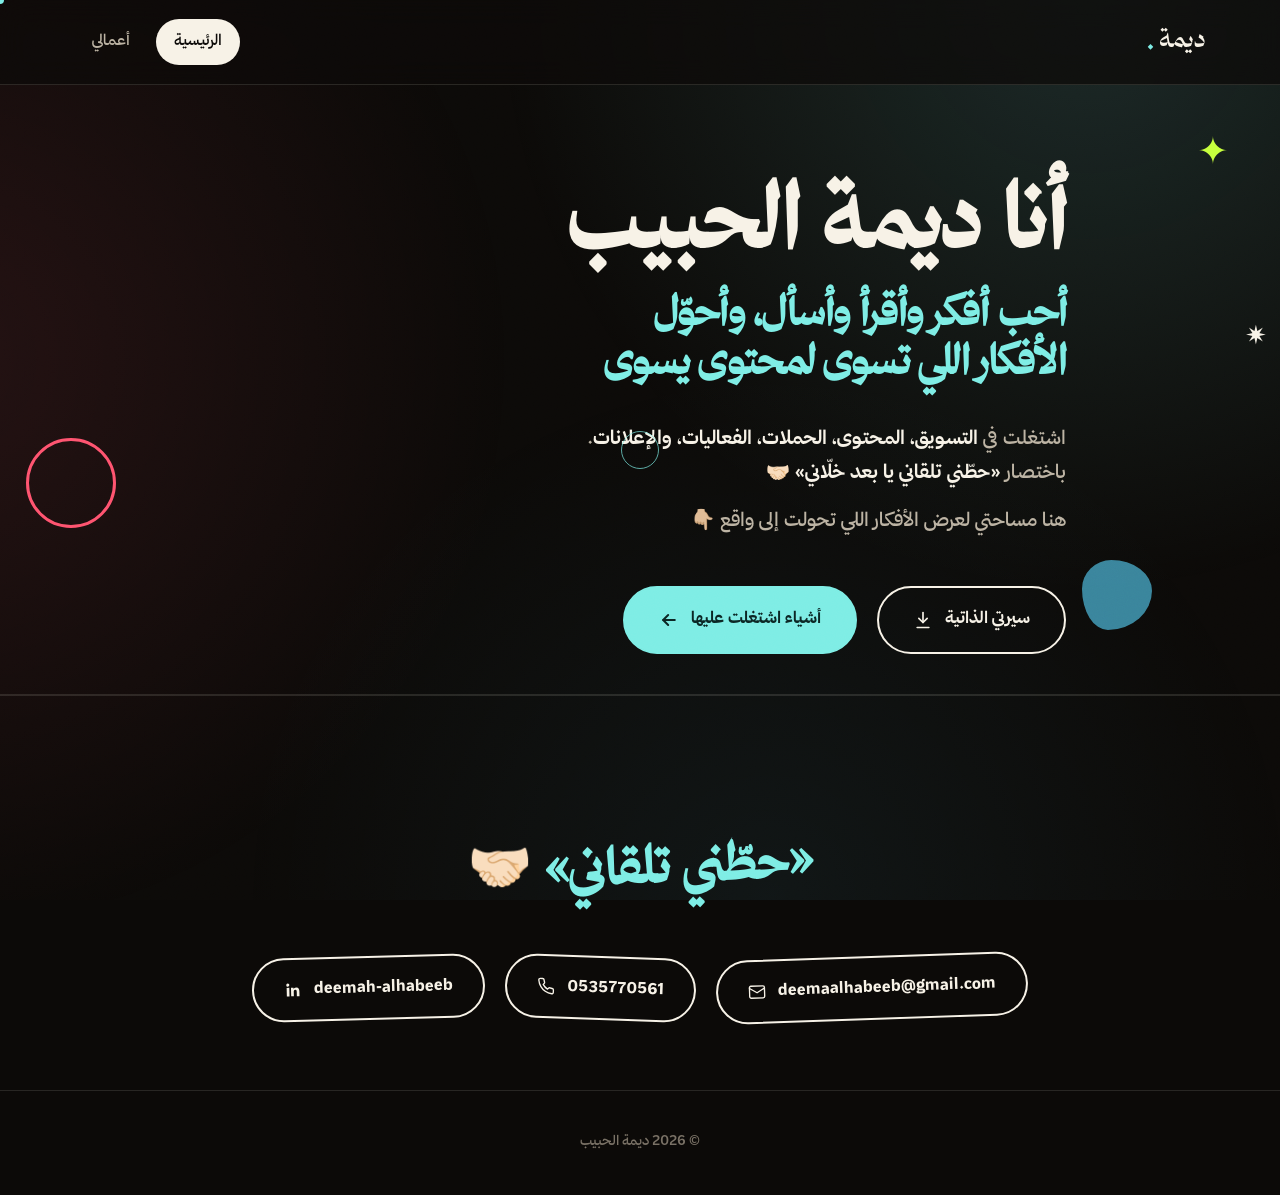
==== index.html @ be4b0321 "Replace Handcrafts/IBM Plex Sans Arabic with Thmanyah fonts Thmanyah Serif Display now carries all h" ====
<!DOCTYPE html>
<html lang="ar" dir="rtl">
<head>
  <meta charset="UTF-8" />
  <meta name="viewport" content="width=device-width, initial-scale=1.0" />
  <title>ديمة الحبيب</title>
  <meta name="description" content="ديمة الحبيب — تسويق، محتوى، وأفكار تحولت إلى واقع." />
  <link rel="stylesheet" href="css/style.css" />
</head>
<body>

  <nav class="site-nav">
    <div class="container">
      <a href="index.html" class="brand">ديمة<span class="dot">.</span></a>
      <div class="nav-links">
        <a href="index.html" class="active">الرئيسية</a>
        <a href="projects.html">أعمالي</a>
      </div>
    </div>
  </nav>

  <header class="hero">
    <div class="shape-layer">
      <div class="shape-wrap" data-depth="18" style="top:14%; inset-inline-end:8%;">
        <div class="shape shape-blob" style="width:120px;height:120px;background:var(--gold);opacity:.85;"></div>
      </div>
      <div class="shape-wrap" data-depth="-14" style="top:58%; inset-inline-end:2%;">
        <div class="shape shape-ring" style="width:90px;height:90px;color:var(--pink);"></div>
      </div>
      <div class="shape-wrap" data-depth="24" style="top:6%; inset-inline-start:4%;">
        <div class="shape shape-star" style="font-family:'Thmanyah Sans',sans-serif; font-size:2.4rem; color:var(--lime);">✦</div>
      </div>
      <div class="shape-wrap" data-depth="-10" style="top:78%; inset-inline-start:10%;">
        <div class="shape shape-blob" style="width:70px;height:70px;background:var(--sky);opacity:.6; animation-duration:7s;"></div>
      </div>
      <div class="shape-wrap" data-depth="20" style="top:38%; inset-inline-start:1%;">
        <div class="shape shape-star" style="font-family:'Thmanyah Sans',sans-serif; font-size:1.6rem; color:var(--gold);">✷</div>
      </div>
    </div>

    <div class="container hero-inner">
      <h1 class="reveal">
        <span class="line-name">أنا ديمة الحبيب</span>
        <span class="line-2">أحب أفكر وأقرأ وأسأل، وأحوّل الأفكار اللي تسوى لمحتوى يسوى</span>
      </h1>

      <div class="hero-sub reveal">
        <p>اشتغلت في <strong>التسويق، المحتوى، الحملات، الفعاليات، والإعلانات</strong>.<br />باختصار <strong>«حطّني تلقاني يا بعد خلّاني»</strong> 🤝🏻</p>
        <p style="margin-top:14px;">هنا مساحتي لعرض الأفكار اللي تحولت إلى واقع 👇🏼</p>
      </div>

      <div class="hero-actions reveal">
        <a class="btn btn-secondary" href="https://drive.google.com/file/d/1Nu7sSL_mhHHBpoDTUtnCmArTJKSvqzUx/view?usp=sharing" target="_blank" rel="noopener">
          سيرتي الذاتية
          <svg viewBox="0 0 24 24" fill="none" stroke="currentColor" stroke-width="2" stroke-linecap="round" stroke-linejoin="round"><path d="M12 3v12"/><path d="M7 10l5 5 5-5"/><path d="M5 21h14"/></svg>
        </a>
        <a class="btn btn-primary" href="projects.html">
          أشياء اشتغلت عليها
          <svg viewBox="0 0 24 24" fill="none" stroke="currentColor" stroke-width="2.4" stroke-linecap="round" stroke-linejoin="round"><path d="M19 12H5"/><path d="M11 6l-6 6 6 6"/></svg>
        </a>
      </div>
    </div>
  </header>

  <section class="closing">
    <div class="container">
      <h2 class="reveal"><span class="accent-word">«حطّني تلقاني»</span> 🤝🏻</h2>
      <div class="contact-row reveal">
        <a class="contact-pill" href="mailto:deemaalhabeeb@gmail.com">
          <svg viewBox="0 0 24 24" fill="none" stroke="currentColor" stroke-width="1.8" stroke-linecap="round" stroke-linejoin="round"><rect x="2" y="4" width="20" height="16" rx="2"/><path d="m2 7 10 6 10-6"/></svg>
          deemaalhabeeb@gmail.com
        </a>
        <a class="contact-pill" href="tel:+966535770561">
          <svg viewBox="0 0 24 24" fill="none" stroke="currentColor" stroke-width="1.8" stroke-linecap="round" stroke-linejoin="round"><path d="M22 16.92v3a2 2 0 0 1-2.18 2 19.79 19.79 0 0 1-8.63-3.07 19.5 19.5 0 0 1-6-6 19.79 19.79 0 0 1-3.07-8.67A2 2 0 0 1 4.11 2h3a2 2 0 0 1 2 1.72c.127.96.361 1.903.7 2.81a2 2 0 0 1-.45 2.11L8.09 9.91a16 16 0 0 0 6 6l1.27-1.27a2 2 0 0 1 2.11-.45c.907.339 1.85.573 2.81.7A2 2 0 0 1 22 16.92z"/></svg>
          0535770561
        </a>
        <a class="contact-pill" href="https://www.linkedin.com/in/deemah-alhabeeb" target="_blank" rel="noopener">
          <svg viewBox="0 0 24 24" fill="currentColor" stroke="none"><path d="M20.45 20.45h-3.56v-5.57c0-1.33-.02-3.04-1.85-3.04-1.86 0-2.14 1.45-2.14 2.95v5.66H9.34V9h3.41v1.56h.05c.48-.9 1.64-1.85 3.37-1.85 3.6 0 4.27 2.37 4.27 5.45v6.29zM5.34 7.43a2.07 2.07 0 1 1 0-4.13 2.07 2.07 0 0 1 0 4.13zM7.12 20.45H3.56V9h3.56v11.45z"/></svg>
          deemah-alhabeeb
        </a>
      </div>
    </div>
  </section>

  <footer class="site-footer">
    <div class="container">© 2026 ديمة الحبيب</div>
  </footer>

  <script src="js/main.js"></script>
</body>
</html>
---- css/style.css ----
/* ===== Fonts ===== */
@font-face {
  font-family: "Thmanyah Sans";
  src: url("../fonts/ThmanyahSans-Medium.otf") format("opentype");
  font-weight: 500;
  font-style: normal;
  font-display: swap;
}
@font-face {
  font-family: "Thmanyah Sans";
  src: url("../fonts/ThmanyahSans-Bold.otf") format("opentype");
  font-weight: 700;
  font-style: normal;
  font-display: swap;
}
@font-face {
  font-family: "Thmanyah Sans";
  src: url("../fonts/ThmanyahSans-Black.otf") format("opentype");
  font-weight: 900;
  font-style: normal;
  font-display: swap;
}
@font-face {
  font-family: "Thmanyah Serif Display";
  src: url("../fonts/ThmanyahSerifDisplay-Regular.otf") format("opentype");
  font-weight: 400;
  font-style: normal;
  font-display: swap;
}
@font-face {
  font-family: "Thmanyah Serif Display";
  src: url("../fonts/ThmanyahSerifDisplay-Medium.otf") format("opentype");
  font-weight: 500;
  font-style: normal;
  font-display: swap;
}

/* ===== Reset ===== */
* {
  margin: 0;
  padding: 0;
  box-sizing: border-box;
}

:root {
  --bg: #0c0a08;
  --bg-alt: #17130f;
  --bg-card: #1c1712;
  --line: rgba(247, 242, 231, 0.12);
  --line-strong: rgba(247, 242, 231, 0.24);
  --fg: #f7f2e7;
  --fg-dim: #bcb3a3;
  --fg-faint: #7a7266;
  --accent: #7eede5;
  --accent-ink: #0b2624;
  --pink: #ff5470;
  --lime: #c6ff3d;
  --sky: #5ad8ff;
  --radius: 26px;
  --max-w: 1180px;
  --tilt-1: -3deg;
  --tilt-2: 2deg;
  --tilt-3: -1.5deg;
  --tilt-4: 2.5deg;
  --tilt-5: -2deg;
}

html {
  scroll-behavior: smooth;
}

body {
  background: var(--bg);
  color: var(--fg);
  font-family: "Thmanyah Sans", sans-serif;
  font-weight: 500;
  line-height: 1.75;
  overflow-x: hidden;
  cursor: none;
  -webkit-font-smoothing: antialiased;
}

@media (hover: none), (pointer: coarse) {
  body { cursor: auto; }
}

.display {
  font-family: "Thmanyah Serif Display", serif;
}

/* grain texture */
body::after {
  content: "";
  position: fixed;
  inset: 0;
  z-index: 998;
  pointer-events: none;
  opacity: 0.05;
  mix-blend-mode: overlay;
  background-image: url("data:image/svg+xml;utf8,<svg xmlns='http://www.w3.org/2000/svg' width='120' height='120'><filter id='n'><feTurbulence type='fractalNoise' baseFrequency='0.9' numOctaves='2' stitchTiles='stitch'/></filter><rect width='100%25' height='100%25' filter='url(%23n)'/></svg>");
}

body::before {
  content: "";
  position: fixed;
  inset: 0;
  z-index: -1;
  background:
    radial-gradient(circle at 85% 0%, rgba(126, 237, 229, 0.14), transparent 42%),
    radial-gradient(circle at -5% 40%, rgba(255, 84, 112, 0.10), transparent 40%),
    radial-gradient(circle at 60% 100%, rgba(90, 216, 255, 0.06), transparent 45%);
  pointer-events: none;
}

a {
  color: inherit;
  text-decoration: none;
}

ul { list-style: none; }
img, video, iframe { max-width: 100%; display: block; }

.container {
  max-width: var(--max-w);
  margin: 0 auto;
  padding: 0 24px;
  position: relative;
}

/* ===== Custom cursor ===== */
.cursor-dot, .cursor-ring {
  position: fixed;
  top: 0;
  left: 0;
  pointer-events: none;
  z-index: 999;
  border-radius: 50%;
  transform: translate(-50%, -50%);
  will-change: transform;
}
.cursor-dot {
  width: 8px;
  height: 8px;
  background: var(--accent);
}
.cursor-ring {
  width: 38px;
  height: 38px;
  border: 1.5px solid var(--accent);
  transition: width 0.25s ease, height 0.25s ease, border-color 0.25s ease, opacity 0.25s ease;
  opacity: 0.7;
}
.cursor-ring.is-hover {
  width: 64px;
  height: 64px;
  border-color: var(--pink);
  opacity: 1;
}
@media (hover: none), (pointer: coarse) {
  .cursor-dot, .cursor-ring { display: none; }
}

/* ===== Floating shapes ===== */
.shape-layer {
  position: absolute;
  inset: 0;
  overflow: hidden;
  pointer-events: none;
  z-index: 0;
}
.shape-wrap {
  position: absolute;
  will-change: transform;
}
.shape {
  will-change: transform;
}
.shape-blob {
  border-radius: 42% 58% 63% 37% / 41% 44% 56% 59%;
  animation: float-blob 9s ease-in-out infinite;
}
.shape-ring {
  border-radius: 50%;
  border: 3px solid currentColor;
  animation: float-spin 16s linear infinite;
}
.shape-star {
  animation: float-wiggle 6s ease-in-out infinite;
}
@keyframes float-blob {
  0%, 100% { transform: translate(0, 0) rotate(0deg) scale(1); }
  33% { transform: translate(12px, -18px) rotate(8deg) scale(1.05); }
  66% { transform: translate(-14px, 10px) rotate(-6deg) scale(0.97); }
}
@keyframes float-spin {
  from { transform: rotate(0deg); }
  to { transform: rotate(360deg); }
}
@keyframes float-wiggle {
  0%, 100% { transform: rotate(0deg) translateY(0); }
  50% { transform: rotate(14deg) translateY(-10px); }
}

/* ===== Nav ===== */
.site-nav {
  position: sticky;
  top: 0;
  z-index: 50;
  backdrop-filter: blur(14px);
  background: rgba(12, 10, 8, 0.75);
  border-bottom: 1px solid var(--line);
}
.site-nav .container {
  display: flex;
  align-items: center;
  justify-content: space-between;
  height: 84px;
}
.brand {
  font-family: "Thmanyah Serif Display", serif;
  font-size: 1.6rem;
  display: inline-flex;
  align-items: center;
  gap: 4px;
  transition: transform 0.35s cubic-bezier(0.34, 1.56, 0.64, 1);
}
.brand:hover { transform: rotate(-6deg) scale(1.08); }
.brand .dot {
  color: var(--accent);
  font-size: 1.9rem;
  line-height: 0;
}
.nav-links {
  display: flex;
  align-items: center;
  gap: 8px;
  font-size: 0.95rem;
}
.nav-links a {
  position: relative;
  padding: 10px 18px;
  border-radius: 999px;
  color: var(--fg-dim);
  transition: color 0.25s ease, background 0.25s ease, transform 0.25s ease;
  display: inline-block;
}
.nav-links a:hover {
  color: var(--bg);
  background: var(--accent);
  transform: rotate(-2deg);
}
.nav-links a.active {
  color: var(--bg);
  background: var(--fg);
}

/* ===== Hero ===== */
.hero {
  position: relative;
  padding: 90px 0 40px;
  isolation: isolate;
}
.hero-inner {
  max-width: 900px;
}
.eyebrow {
  display: inline-flex;
  align-items: center;
  gap: 10px;
  font-size: 0.85rem;
  color: var(--accent-ink);
  background: var(--accent);
  padding: 9px 20px;
  border-radius: 999px;
  margin-bottom: 32px;
  font-weight: 600;
  transform: rotate(-3deg);
  box-shadow: 6px 6px 0 var(--line-strong);
}

.hero h1 {
  font-family: "Thmanyah Serif Display", serif;
  font-size: clamp(2.4rem, 7.2vw, 5.6rem);
  line-height: 1.18;
  letter-spacing: -0.01em;
  text-wrap: balance;
  position: relative;
  z-index: 1;
}
.hero h1 .line-name {
  display: block;
  color: var(--fg);
}
.hero h1 .line-2 {
  display: block;
  color: var(--accent);
  font-size: clamp(1.5rem, 4vw, 2.6rem);
  margin-top: 10px;
}

.hero-sub {
  margin-top: 34px;
  font-size: clamp(1.02rem, 1.6vw, 1.2rem);
  color: var(--fg-dim);
  max-width: 700px;
  position: relative;
  z-index: 1;
}
.hero-sub strong {
  color: var(--fg);
  font-weight: 600;
}

.hero-actions {
  margin-top: 46px;
  display: flex;
  flex-wrap: wrap;
  gap: 20px;
  position: relative;
  z-index: 1;
}

.btn {
  display: inline-flex;
  align-items: center;
  gap: 12px;
  padding: 18px 34px;
  border-radius: 999px;
  font-size: 1.02rem;
  font-weight: 600;
  transition: transform 0.3s cubic-bezier(0.34, 1.56, 0.64, 1), box-shadow 0.3s ease, background 0.3s ease, color 0.3s ease;
  border: 2.5px solid var(--fg);
  cursor: pointer;
}
.btn-primary {
  background: var(--accent);
  color: var(--accent-ink);
  border-color: var(--accent);
}
.btn-secondary {
  background: transparent;
  color: var(--fg);
}
.btn:hover {
  transform: translateY(-4px) rotate(-2deg);
  box-shadow: 7px 9px 0 var(--pink);
}
.btn-primary:hover { box-shadow: 7px 9px 0 var(--fg); }
.btn svg {
  width: 20px;
  height: 20px;
  flex-shrink: 0;
  transition: transform 0.3s ease;
}
.btn:hover svg { transform: translateX(-4px) rotate(-8deg); }

/* ===== Skills sticker cloud ===== */
/* ===== Closing ===== */
.closing {
  padding: 130px 0 70px;
  border-top: 2px solid var(--line);
  text-align: center;
  position: relative;
  overflow: hidden;
}
.closing h2 {
  font-family: "Thmanyah Serif Display", serif;
  font-size: clamp(1.9rem, 5vw, 3.2rem);
  margin-bottom: 40px;
  position: relative;
  z-index: 1;
}
.closing h2 .accent-word {
  color: var(--accent);
  display: inline-block;
  transform: rotate(-2deg);
}

.contact-row {
  display: flex;
  flex-wrap: wrap;
  justify-content: center;
  gap: 20px;
  position: relative;
  z-index: 1;
}
.contact-pill {
  display: inline-flex;
  align-items: center;
  gap: 12px;
  padding: 16px 30px;
  border: 2.5px solid var(--fg);
  border-radius: 999px;
  font-size: 1rem;
  font-weight: 600;
  transition: transform 0.3s cubic-bezier(0.34, 1.56, 0.64, 1), background 0.3s ease, color 0.3s ease, box-shadow 0.3s ease;
  direction: ltr;
}
.contact-pill:nth-child(1) { transform: rotate(-2deg); }
.contact-pill:nth-child(2) { transform: rotate(2deg); }
.contact-pill:nth-child(3) { transform: rotate(-1.5deg); }
.contact-pill:hover {
  background: var(--fg);
  color: var(--bg);
  transform: rotate(0deg) translateY(-4px) scale(1.04);
  box-shadow: 6px 8px 0 var(--pink);
}
.contact-pill svg { width: 18px; height: 18px; }

footer.site-footer {
  padding: 40px 0;
  text-align: center;
  color: var(--fg-faint);
  font-size: 0.85rem;
  border-top: 1px solid var(--line);
}

/* ===== Reveal animation ===== */
.reveal {
  opacity: 0;
  transform: translateY(40px) rotate(-1.5deg) scale(0.96);
  transition: opacity 0.75s cubic-bezier(0.16, 1, 0.3, 1), transform 0.75s cubic-bezier(0.16, 1, 0.3, 1);
}
.reveal.in-view {
  opacity: 1;
  transform: translateY(0) rotate(0deg) scale(1);
}

/* ===== Projects page ===== */
.page-header {
  padding: 80px 0 20px;
  position: relative;
}
.page-header h1 {
  font-family: "Thmanyah Serif Display", serif;
  font-size: clamp(2.2rem, 6vw, 4.2rem);
  line-height: 1.15;
  position: relative;
  z-index: 1;
}
.page-header h1 .accent-word { color: var(--accent); }
.page-header p {
  margin-top: 20px;
  color: var(--fg-dim);
  max-width: 640px;
  position: relative;
  z-index: 1;
}

.projects-list {
  padding: 50px 0 130px;
  display: flex;
  flex-direction: column;
  gap: 110px;
}

.project-card {
  position: relative;
  display: grid;
  grid-template-columns: 1fr;
  gap: 30px;
}

.project-index {
  position: absolute;
  top: -64px;
  inset-inline-start: -10px;
  font-family: "Thmanyah Serif Display", serif;
  font-size: clamp(4.5rem, 11vw, 9rem);
  line-height: 1;
  color: transparent;
  -webkit-text-stroke: 2px var(--line-strong);
  z-index: 0;
  pointer-events: none;
  user-select: none;
}
.project-card:nth-child(5n+1) .project-index { -webkit-text-stroke-color: rgba(126, 237, 229, 0.35); }
.project-card:nth-child(5n+2) .project-index { -webkit-text-stroke-color: rgba(255,84,112,0.35); }
.project-card:nth-child(5n+3) .project-index { -webkit-text-stroke-color: rgba(198,255,61,0.35); }
.project-card:nth-child(5n+4) .project-index { -webkit-text-stroke-color: rgba(90,216,255,0.35); }
.project-card:nth-child(5n+5) .project-index { -webkit-text-stroke-color: rgba(126, 237, 229, 0.35); }

.project-body { position: relative; z-index: 1; }

.project-title {
  font-family: "Thmanyah Serif Display", serif;
  font-size: clamp(1.5rem, 3vw, 2.1rem);
  margin-bottom: 20px;
}

.project-desc {
  color: var(--fg-dim);
  font-size: 1.02rem;
  max-width: 760px;
  margin-bottom: 36px;
}
.project-desc + .project-desc { margin-top: -22px; }

.embed-frame {
  background: var(--bg-card);
  border: 2.5px solid var(--line-strong);
  border-radius: var(--radius);
  padding: 20px;
  position: relative;
  z-index: 1;
  transition: transform 0.4s cubic-bezier(0.34, 1.56, 0.64, 1), box-shadow 0.4s ease, border-color 0.4s ease;
}
.project-card:nth-child(5n+1) .embed-frame { transform: rotate(var(--tilt-1)); }
.project-card:nth-child(5n+2) .embed-frame { transform: rotate(var(--tilt-2)); }
.project-card:nth-child(5n+3) .embed-frame { transform: rotate(var(--tilt-3)); }
.project-card:nth-child(5n+4) .embed-frame { transform: rotate(var(--tilt-4)); }
.project-card:nth-child(5n+5) .embed-frame { transform: rotate(var(--tilt-5)); }
.embed-frame:hover {
  transform: rotate(0deg) scale(1.015);
  border-color: var(--accent);
  box-shadow: 10px 14px 0 var(--line-strong);
}

.link-cards {
  display: flex;
  flex-direction: column;
  gap: 14px;
}

.link-card {
  display: flex;
  align-items: center;
  justify-content: space-between;
  gap: 16px;
  padding: 24px 26px;
  border-radius: 18px;
  background: var(--bg-alt);
  border: 2px solid var(--line);
  transition: border-color 0.25s ease, background 0.25s ease, transform 0.25s cubic-bezier(0.34, 1.56, 0.64, 1);
}
.link-card:hover {
  border-color: var(--accent);
  background: rgba(126, 237, 229, 0.08);
  transform: translateX(-6px) scale(1.01);
}
.link-card .link-title {
  font-weight: 600;
  color: var(--fg);
  font-size: 1.05rem;
}
.link-card .link-label {
  font-size: 0.82rem;
  color: var(--fg-faint);
  margin-top: 5px;
}
.link-card .link-icon {
  width: 22px;
  height: 22px;
  color: var(--accent);
  flex-shrink: 0;
  transform: scaleX(-1);
  transition: transform 0.3s ease;
}
.link-card:hover .link-icon { transform: scaleX(-1) translateX(-4px) rotate(-10deg); }

.video-embed {
  position: relative;
  width: 100%;
  padding-top: 56.25%;
  border-radius: 14px;
  overflow: hidden;
  background: #000;
}
.video-embed iframe { position: absolute; inset: 0; width: 100%; height: 100%; border: 0; }

.drive-embed {
  position: relative;
  width: 100%;
  padding-top: 75%;
  border-radius: 14px;
  overflow: hidden;
  background: #000;
}
.drive-embed iframe { position: absolute; inset: 0; width: 100%; height: 100%; border: 0; }

.social-embeds {
  display: grid;
  grid-template-columns: 1fr 1fr;
  gap: 20px;
}
.social-embed-item {
  background: var(--bg-alt);
  border-radius: 14px;
  overflow: hidden;
  display: flex;
  justify-content: center;
  padding: 10px;
}
.tweet-embed-wrap { display: flex; justify-content: center; min-height: 60px; }
.social-embed-item blockquote a,
.tweet-embed-wrap blockquote a {
  color: var(--accent);
  font-size: 0.9rem;
  text-decoration: underline;
}

/* ===== Responsive ===== */
@media (max-width: 720px) {
  .social-embeds { grid-template-columns: 1fr; }
  .btn { width: 100%; justify-content: center; }
  .hero-actions { flex-direction: column; }
  .contact-row { flex-direction: column; align-items: center; }
  .project-index { top: -40px; font-size: clamp(3.2rem, 18vw, 5rem); }
  .projects-list { gap: 90px; }
}

@media (prefers-reduced-motion: reduce) {
  .reveal { opacity: 1; transform: none; transition: none; }
  .shape { animation: none !important; }
  html { scroll-behavior: auto; }
  .cursor-dot, .cursor-ring { display: none; }
  body { cursor: auto; }
}
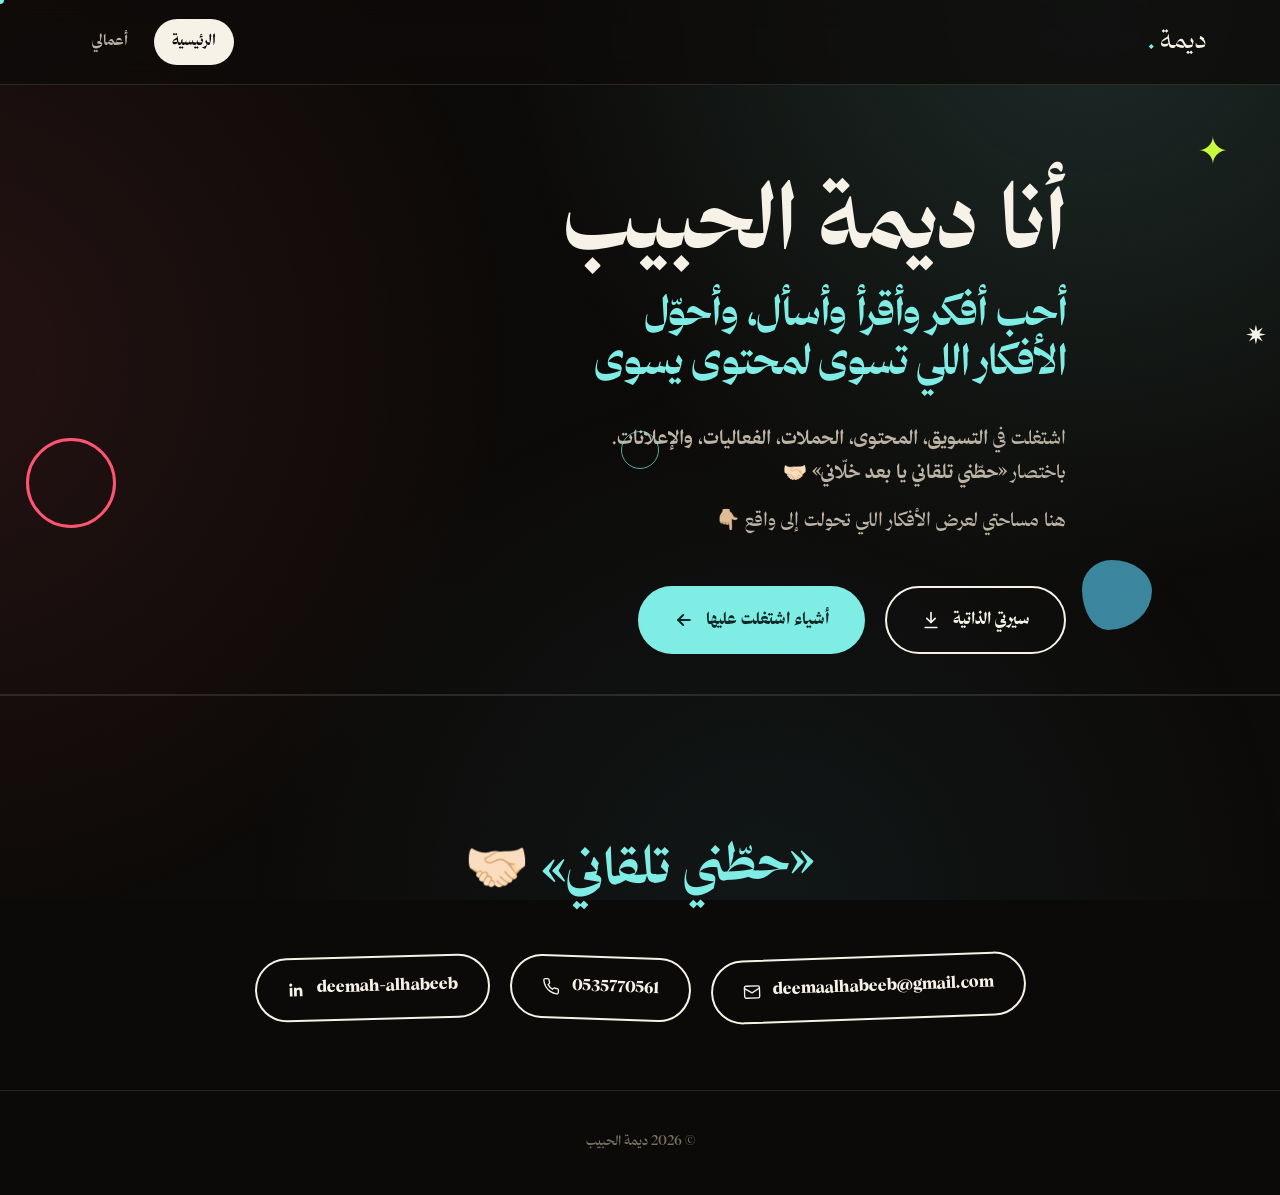
==== commit 6423b0ca: "Use Thmanyah Serif Display for all regular text, not just headlines Removes Thmanyah Sans entirely (" ====
--- a/index.html
+++ b/index.html
@@ -28,13 +28,13 @@
         <div class="shape shape-ring" style="width:90px;height:90px;color:var(--pink);"></div>
       </div>
       <div class="shape-wrap" data-depth="24" style="top:6%; inset-inline-start:4%;">
-        <div class="shape shape-star" style="font-family:'Thmanyah Sans',sans-serif; font-size:2.4rem; color:var(--lime);">✦</div>
+        <div class="shape shape-star" style="font-family:'Thmanyah Serif Display',serif; font-size:2.4rem; color:var(--lime);">✦</div>
       </div>
       <div class="shape-wrap" data-depth="-10" style="top:78%; inset-inline-start:10%;">
         <div class="shape shape-blob" style="width:70px;height:70px;background:var(--sky);opacity:.6; animation-duration:7s;"></div>
       </div>
       <div class="shape-wrap" data-depth="20" style="top:38%; inset-inline-start:1%;">
-        <div class="shape shape-star" style="font-family:'Thmanyah Sans',sans-serif; font-size:1.6rem; color:var(--gold);">✷</div>
+        <div class="shape shape-star" style="font-family:'Thmanyah Serif Display',serif; font-size:1.6rem; color:var(--gold);">✷</div>
       </div>
     </div>
 
--- a/css/style.css
+++ b/css/style.css
@@ -1,25 +1,4 @@
 /* ===== Fonts ===== */
-@font-face {
-  font-family: "Thmanyah Sans";
-  src: url("../fonts/ThmanyahSans-Medium.otf") format("opentype");
-  font-weight: 500;
-  font-style: normal;
-  font-display: swap;
-}
-@font-face {
-  font-family: "Thmanyah Sans";
-  src: url("../fonts/ThmanyahSans-Bold.otf") format("opentype");
-  font-weight: 700;
-  font-style: normal;
-  font-display: swap;
-}
-@font-face {
-  font-family: "Thmanyah Sans";
-  src: url("../fonts/ThmanyahSans-Black.otf") format("opentype");
-  font-weight: 900;
-  font-style: normal;
-  font-display: swap;
-}
 @font-face {
   font-family: "Thmanyah Serif Display";
   src: url("../fonts/ThmanyahSerifDisplay-Regular.otf") format("opentype");
@@ -31,6 +10,34 @@
   font-family: "Thmanyah Serif Display";
   src: url("../fonts/ThmanyahSerifDisplay-Medium.otf") format("opentype");
   font-weight: 500;
+  font-style: normal;
+  font-display: swap;
+}
+@font-face {
+  font-family: "Thmanyah Serif Display";
+  src: url("../fonts/ThmanyahSerifDisplay-Bold.otf") format("opentype");
+  font-weight: 700;
+  font-style: normal;
+  font-display: swap;
+}
+@font-face {
+  font-family: "Thmanyah Serif Display";
+  src: url("../fonts/ThmanyahSerifDisplay-Black.otf") format("opentype");
+  font-weight: 900;
+  font-style: normal;
+  font-display: swap;
+}
+@font-face {
+  font-family: "Thmanyah Serif Text";
+  src: url("../fonts/ThmanyahSerifText-Bold.otf") format("opentype");
+  font-weight: 700;
+  font-style: normal;
+  font-display: swap;
+}
+@font-face {
+  font-family: "Thmanyah Serif Text";
+  src: url("../fonts/ThmanyahSerifText-Black.otf") format("opentype");
+  font-weight: 900;
   font-style: normal;
   font-display: swap;
 }
@@ -72,12 +79,17 @@
 body {
   background: var(--bg);
   color: var(--fg);
-  font-family: "Thmanyah Sans", sans-serif;
-  font-weight: 500;
+  font-family: "Thmanyah Serif Display", serif;
+  font-weight: 400;
   line-height: 1.75;
   overflow-x: hidden;
   cursor: none;
   -webkit-font-smoothing: antialiased;
+}
+
+strong, b {
+  font-family: "Thmanyah Serif Text", "Thmanyah Serif Display", serif;
+  font-weight: 700;
 }
 
 @media (hover: none), (pointer: coarse) {
@@ -241,6 +253,7 @@
   padding: 10px 18px;
   border-radius: 999px;
   color: var(--fg-dim);
+  font-weight: 700;
   transition: color 0.25s ease, background 0.25s ease, transform 0.25s ease;
   display: inline-block;
 }
@@ -273,7 +286,7 @@
   padding: 9px 20px;
   border-radius: 999px;
   margin-bottom: 32px;
-  font-weight: 600;
+  font-weight: 900;
   transform: rotate(-3deg);
   box-shadow: 6px 6px 0 var(--line-strong);
 }
@@ -303,12 +316,9 @@
   font-size: clamp(1.02rem, 1.6vw, 1.2rem);
   color: var(--fg-dim);
   max-width: 700px;
-  position: relative;
-  z-index: 1;
-}
-.hero-sub strong {
-  color: var(--fg);
-  font-weight: 600;
+  font-weight: 500;
+  position: relative;
+  z-index: 1;
 }
 
 .hero-actions {
@@ -327,7 +337,7 @@
   padding: 18px 34px;
   border-radius: 999px;
   font-size: 1.02rem;
-  font-weight: 600;
+  font-weight: 900;
   transition: transform 0.3s cubic-bezier(0.34, 1.56, 0.64, 1), box-shadow 0.3s ease, background 0.3s ease, color 0.3s ease;
   border: 2.5px solid var(--fg);
   cursor: pointer;
@@ -392,7 +402,7 @@
   border: 2.5px solid var(--fg);
   border-radius: 999px;
   font-size: 1rem;
-  font-weight: 600;
+  font-weight: 900;
   transition: transform 0.3s cubic-bezier(0.34, 1.56, 0.64, 1), background 0.3s ease, color 0.3s ease, box-shadow 0.3s ease;
   direction: ltr;
 }
@@ -412,6 +422,7 @@
   text-align: center;
   color: var(--fg-faint);
   font-size: 0.85rem;
+  font-weight: 500;
   border-top: 1px solid var(--line);
 }
 
@@ -443,6 +454,7 @@
   margin-top: 20px;
   color: var(--fg-dim);
   max-width: 640px;
+  font-weight: 500;
   position: relative;
   z-index: 1;
 }
@@ -492,6 +504,7 @@
   color: var(--fg-dim);
   font-size: 1.02rem;
   max-width: 760px;
+  font-weight: 500;
   margin-bottom: 36px;
 }
 .project-desc + .project-desc { margin-top: -22px; }
@@ -539,7 +552,7 @@
   transform: translateX(-6px) scale(1.01);
 }
 .link-card .link-title {
-  font-weight: 600;
+  font-weight: 900;
   color: var(--fg);
   font-size: 1.05rem;
 }
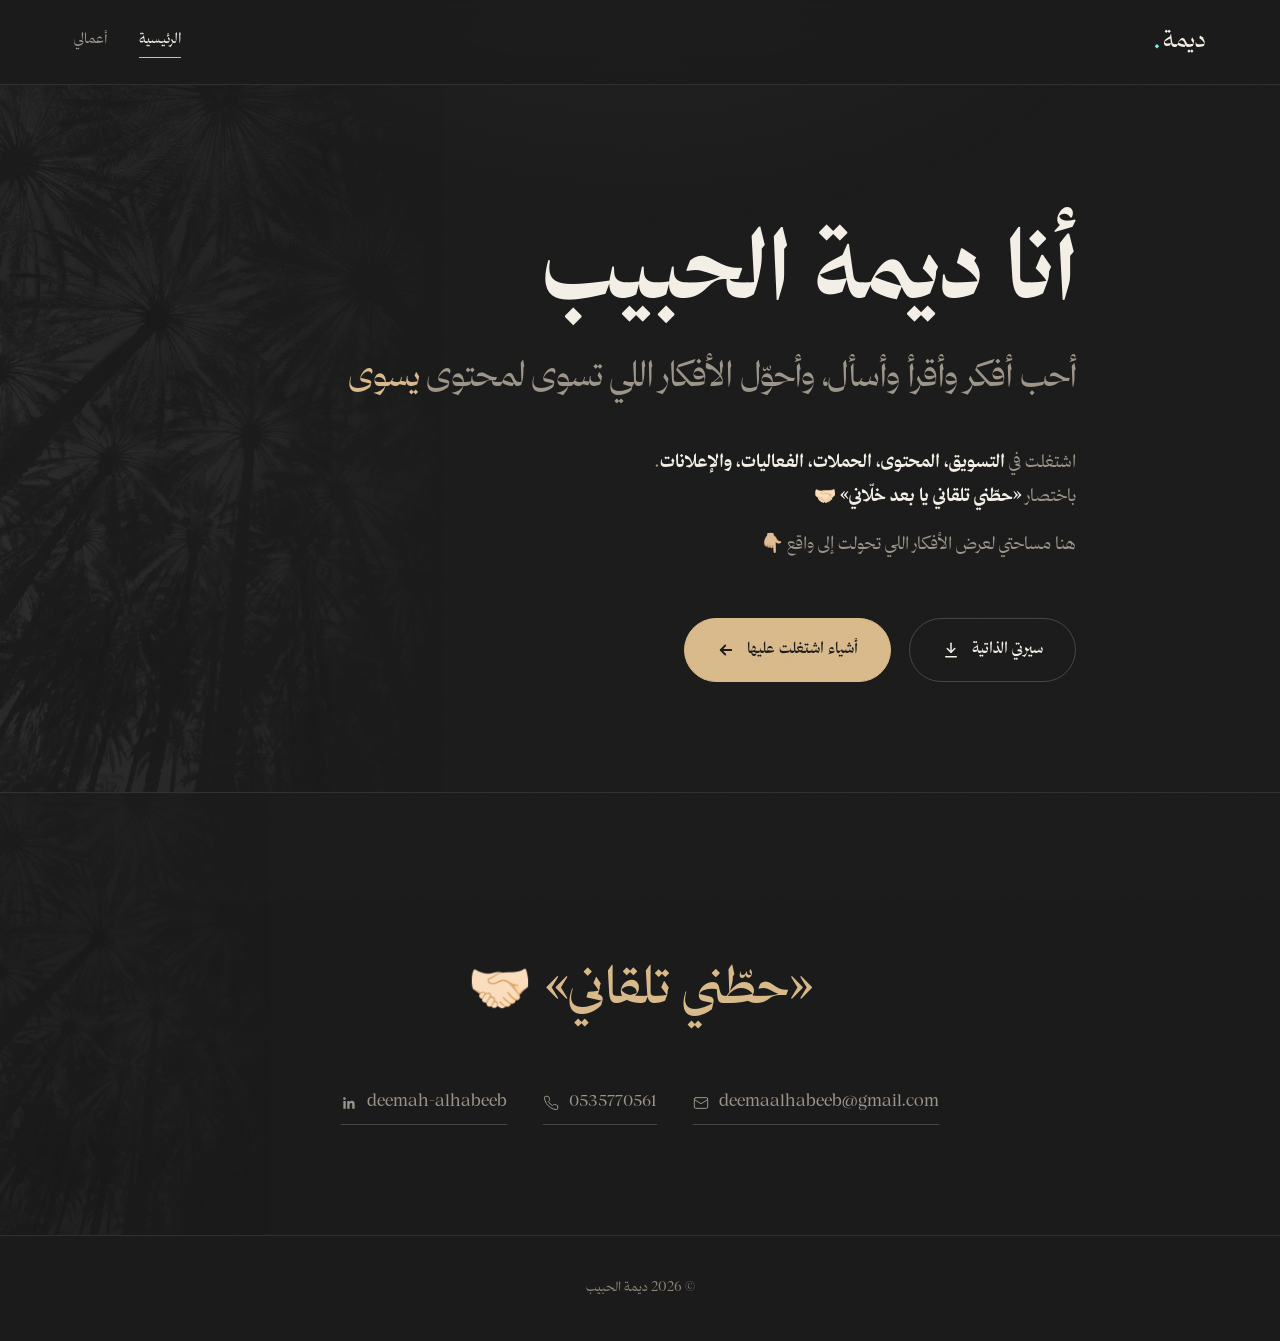
==== commit b37ede56: "Redesign: editorial, sophisticated premium-studio direction Replaces the bold/playful treatment with" ====
--- a/index.html
+++ b/index.html
@@ -20,28 +20,14 @@
   </nav>
 
   <header class="hero">
-    <div class="shape-layer">
-      <div class="shape-wrap" data-depth="18" style="top:14%; inset-inline-end:8%;">
-        <div class="shape shape-blob" style="width:120px;height:120px;background:var(--gold);opacity:.85;"></div>
-      </div>
-      <div class="shape-wrap" data-depth="-14" style="top:58%; inset-inline-end:2%;">
-        <div class="shape shape-ring" style="width:90px;height:90px;color:var(--pink);"></div>
-      </div>
-      <div class="shape-wrap" data-depth="24" style="top:6%; inset-inline-start:4%;">
-        <div class="shape shape-star" style="font-family:'Thmanyah Serif Display',serif; font-size:2.4rem; color:var(--lime);">✦</div>
-      </div>
-      <div class="shape-wrap" data-depth="-10" style="top:78%; inset-inline-start:10%;">
-        <div class="shape shape-blob" style="width:70px;height:70px;background:var(--sky);opacity:.6; animation-duration:7s;"></div>
-      </div>
-      <div class="shape-wrap" data-depth="20" style="top:38%; inset-inline-start:1%;">
-        <div class="shape shape-star" style="font-family:'Thmanyah Serif Display',serif; font-size:1.6rem; color:var(--gold);">✷</div>
-      </div>
+    <div class="atmosphere">
+      <img src="images/palm-bg.webp" alt="" aria-hidden="true" loading="lazy" />
     </div>
 
     <div class="container hero-inner">
       <h1 class="reveal">
         <span class="line-name">أنا ديمة الحبيب</span>
-        <span class="line-2">أحب أفكر وأقرأ وأسأل، وأحوّل الأفكار اللي تسوى لمحتوى يسوى</span>
+        <span class="line-2">أحب أفكر وأقرأ وأسأل، وأحوّل الأفكار اللي تسوى لمحتوى <span class="accent-word">يسوى</span></span>
       </h1>
 
       <div class="hero-sub reveal">
@@ -63,18 +49,21 @@
   </header>
 
   <section class="closing">
+    <div class="atmosphere atmosphere-faint">
+      <img src="images/palm-bg.webp" alt="" aria-hidden="true" loading="lazy" />
+    </div>
     <div class="container">
       <h2 class="reveal"><span class="accent-word">«حطّني تلقاني»</span> 🤝🏻</h2>
       <div class="contact-row reveal">
-        <a class="contact-pill" href="mailto:deemaalhabeeb@gmail.com">
-          <svg viewBox="0 0 24 24" fill="none" stroke="currentColor" stroke-width="1.8" stroke-linecap="round" stroke-linejoin="round"><rect x="2" y="4" width="20" height="16" rx="2"/><path d="m2 7 10 6 10-6"/></svg>
+        <a class="contact-link" href="mailto:deemaalhabeeb@gmail.com">
+          <svg viewBox="0 0 24 24" fill="none" stroke="currentColor" stroke-width="1.5" stroke-linecap="round" stroke-linejoin="round"><rect x="2" y="4" width="20" height="16" rx="2"/><path d="m2 7 10 6 10-6"/></svg>
           deemaalhabeeb@gmail.com
         </a>
-        <a class="contact-pill" href="tel:+966535770561">
-          <svg viewBox="0 0 24 24" fill="none" stroke="currentColor" stroke-width="1.8" stroke-linecap="round" stroke-linejoin="round"><path d="M22 16.92v3a2 2 0 0 1-2.18 2 19.79 19.79 0 0 1-8.63-3.07 19.5 19.5 0 0 1-6-6 19.79 19.79 0 0 1-3.07-8.67A2 2 0 0 1 4.11 2h3a2 2 0 0 1 2 1.72c.127.96.361 1.903.7 2.81a2 2 0 0 1-.45 2.11L8.09 9.91a16 16 0 0 0 6 6l1.27-1.27a2 2 0 0 1 2.11-.45c.907.339 1.85.573 2.81.7A2 2 0 0 1 22 16.92z"/></svg>
+        <a class="contact-link" href="tel:+966535770561">
+          <svg viewBox="0 0 24 24" fill="none" stroke="currentColor" stroke-width="1.5" stroke-linecap="round" stroke-linejoin="round"><path d="M22 16.92v3a2 2 0 0 1-2.18 2 19.79 19.79 0 0 1-8.63-3.07 19.5 19.5 0 0 1-6-6 19.79 19.79 0 0 1-3.07-8.67A2 2 0 0 1 4.11 2h3a2 2 0 0 1 2 1.72c.127.96.361 1.903.7 2.81a2 2 0 0 1-.45 2.11L8.09 9.91a16 16 0 0 0 6 6l1.27-1.27a2 2 0 0 1 2.11-.45c.907.339 1.85.573 2.81.7A2 2 0 0 1 22 16.92z"/></svg>
           0535770561
         </a>
-        <a class="contact-pill" href="https://www.linkedin.com/in/deemah-alhabeeb" target="_blank" rel="noopener">
+        <a class="contact-link" href="https://www.linkedin.com/in/deemah-alhabeeb" target="_blank" rel="noopener">
           <svg viewBox="0 0 24 24" fill="currentColor" stroke="none"><path d="M20.45 20.45h-3.56v-5.57c0-1.33-.02-3.04-1.85-3.04-1.86 0-2.14 1.45-2.14 2.95v5.66H9.34V9h3.41v1.56h.05c.48-.9 1.64-1.85 3.37-1.85 3.6 0 4.27 2.37 4.27 5.45v6.29zM5.34 7.43a2.07 2.07 0 1 1 0-4.13 2.07 2.07 0 0 1 0 4.13zM7.12 20.45H3.56V9h3.56v11.45z"/></svg>
           deemah-alhabeeb
         </a>
--- a/css/style.css
+++ b/css/style.css
@@ -50,26 +50,18 @@
 }
 
 :root {
-  --bg: #0c0a08;
-  --bg-alt: #17130f;
-  --bg-card: #1c1712;
-  --line: rgba(247, 242, 231, 0.12);
-  --line-strong: rgba(247, 242, 231, 0.24);
-  --fg: #f7f2e7;
-  --fg-dim: #bcb3a3;
-  --fg-faint: #7a7266;
-  --accent: #7eede5;
-  --accent-ink: #0b2624;
-  --pink: #ff5470;
-  --lime: #c6ff3d;
-  --sky: #5ad8ff;
-  --radius: 26px;
+  --bg: #1b1b1b;
+  --bg-elevated: #212120;
+  --line: rgba(245, 240, 230, 0.10);
+  --line-strong: rgba(245, 240, 230, 0.20);
+  --fg: #f3efe6;
+  --fg-dim: #9c9488;
+  --fg-faint: #8c8375;
+  --accent: #d8b98a;
+  --accent-ink: #1b1b1b;
+  --accent-teal: #7eede5;
   --max-w: 1180px;
-  --tilt-1: -3deg;
-  --tilt-2: 2deg;
-  --tilt-3: -1.5deg;
-  --tilt-4: 2.5deg;
-  --tilt-5: -2deg;
+  --ease: cubic-bezier(0.19, 1, 0.22, 1);
 }
 
 html {
@@ -81,46 +73,38 @@
   color: var(--fg);
   font-family: "Thmanyah Serif Display", serif;
   font-weight: 400;
-  line-height: 1.75;
+  line-height: 1.9;
   overflow-x: hidden;
-  cursor: none;
   -webkit-font-smoothing: antialiased;
 }
 
 strong, b {
   font-family: "Thmanyah Serif Text", "Thmanyah Serif Display", serif;
   font-weight: 700;
-}
-
-@media (hover: none), (pointer: coarse) {
-  body { cursor: auto; }
-}
-
-.display {
-  font-family: "Thmanyah Serif Display", serif;
-}
-
-/* grain texture */
+  color: var(--fg);
+}
+
+/* grain texture: static, fixed, never intercepts clicks */
 body::after {
   content: "";
   position: fixed;
   inset: 0;
-  z-index: 998;
+  z-index: 2;
   pointer-events: none;
-  opacity: 0.05;
+  opacity: 0.045;
   mix-blend-mode: overlay;
   background-image: url("data:image/svg+xml;utf8,<svg xmlns='http://www.w3.org/2000/svg' width='120' height='120'><filter id='n'><feTurbulence type='fractalNoise' baseFrequency='0.9' numOctaves='2' stitchTiles='stitch'/></filter><rect width='100%25' height='100%25' filter='url(%23n)'/></svg>");
 }
 
+/* soft top glow + gentle vignette, barely perceptible */
 body::before {
   content: "";
   position: fixed;
   inset: 0;
   z-index: -1;
   background:
-    radial-gradient(circle at 85% 0%, rgba(126, 237, 229, 0.14), transparent 42%),
-    radial-gradient(circle at -5% 40%, rgba(255, 84, 112, 0.10), transparent 40%),
-    radial-gradient(circle at 60% 100%, rgba(90, 216, 255, 0.06), transparent 45%);
+    radial-gradient(ellipse 900px 520px at 50% -8%, rgba(255, 255, 255, 0.035), transparent 60%),
+    radial-gradient(ellipse 140% 140% at 50% 50%, transparent 55%, rgba(0, 0, 0, 0.35) 100%);
   pointer-events: none;
 }
 
@@ -139,78 +123,31 @@
   position: relative;
 }
 
-/* ===== Custom cursor ===== */
-.cursor-dot, .cursor-ring {
-  position: fixed;
-  top: 0;
-  left: 0;
-  pointer-events: none;
-  z-index: 999;
-  border-radius: 50%;
-  transform: translate(-50%, -50%);
-  will-change: transform;
-}
-.cursor-dot {
-  width: 8px;
-  height: 8px;
-  background: var(--accent);
-}
-.cursor-ring {
-  width: 38px;
-  height: 38px;
-  border: 1.5px solid var(--accent);
-  transition: width 0.25s ease, height 0.25s ease, border-color 0.25s ease, opacity 0.25s ease;
-  opacity: 0.7;
-}
-.cursor-ring.is-hover {
-  width: 64px;
-  height: 64px;
-  border-color: var(--pink);
-  opacity: 1;
-}
-@media (hover: none), (pointer: coarse) {
-  .cursor-dot, .cursor-ring { display: none; }
-}
-
-/* ===== Floating shapes ===== */
-.shape-layer {
+/* ===== Atmosphere (palm imagery) ===== */
+.atmosphere {
   position: absolute;
   inset: 0;
   overflow: hidden;
   pointer-events: none;
   z-index: 0;
 }
-.shape-wrap {
+.atmosphere img {
   position: absolute;
+  top: 0;
+  inset-inline-end: 0;
+  height: 100%;
+  width: auto;
+  max-width: 48%;
+  object-fit: cover;
+  filter: grayscale(1);
+  opacity: 0.12;
+  -webkit-mask-image: linear-gradient(to right, rgba(0,0,0,0.9) 0%, rgba(0,0,0,0.5) 55%, transparent 95%);
+          mask-image: linear-gradient(to right, rgba(0,0,0,0.9) 0%, rgba(0,0,0,0.5) 55%, transparent 95%);
   will-change: transform;
 }
-.shape {
-  will-change: transform;
-}
-.shape-blob {
-  border-radius: 42% 58% 63% 37% / 41% 44% 56% 59%;
-  animation: float-blob 9s ease-in-out infinite;
-}
-.shape-ring {
-  border-radius: 50%;
-  border: 3px solid currentColor;
-  animation: float-spin 16s linear infinite;
-}
-.shape-star {
-  animation: float-wiggle 6s ease-in-out infinite;
-}
-@keyframes float-blob {
-  0%, 100% { transform: translate(0, 0) rotate(0deg) scale(1); }
-  33% { transform: translate(12px, -18px) rotate(8deg) scale(1.05); }
-  66% { transform: translate(-14px, 10px) rotate(-6deg) scale(0.97); }
-}
-@keyframes float-spin {
-  from { transform: rotate(0deg); }
-  to { transform: rotate(360deg); }
-}
-@keyframes float-wiggle {
-  0%, 100% { transform: rotate(0deg) translateY(0); }
-  50% { transform: rotate(14deg) translateY(-10px); }
+.atmosphere-faint img {
+  opacity: 0.06;
+  max-width: 36%;
 }
 
 /* ===== Nav ===== */
@@ -219,7 +156,7 @@
   top: 0;
   z-index: 50;
   backdrop-filter: blur(14px);
-  background: rgba(12, 10, 8, 0.75);
+  background: rgba(27, 27, 27, 0.78);
   border-bottom: 1px solid var(--line);
 }
 .site-nav .container {
@@ -230,75 +167,59 @@
 }
 .brand {
   font-family: "Thmanyah Serif Display", serif;
-  font-size: 1.6rem;
+  font-size: 1.5rem;
   display: inline-flex;
   align-items: center;
-  gap: 4px;
-  transition: transform 0.35s cubic-bezier(0.34, 1.56, 0.64, 1);
-}
-.brand:hover { transform: rotate(-6deg) scale(1.08); }
+  gap: 2px;
+  color: var(--fg);
+  transition: opacity 0.3s var(--ease);
+}
+.brand:hover { opacity: 0.72; }
 .brand .dot {
-  color: var(--accent);
-  font-size: 1.9rem;
+  color: var(--accent-teal);
+  font-size: 1.7rem;
   line-height: 0;
 }
 .nav-links {
   display: flex;
   align-items: center;
-  gap: 8px;
-  font-size: 0.95rem;
+  gap: 32px;
+  font-size: 0.92rem;
 }
 .nav-links a {
   position: relative;
-  padding: 10px 18px;
-  border-radius: 999px;
   color: var(--fg-dim);
-  font-weight: 700;
-  transition: color 0.25s ease, background 0.25s ease, transform 0.25s ease;
-  display: inline-block;
+  padding-bottom: 4px;
+  border-bottom: 1px solid transparent;
+  transition: color 0.3s var(--ease), border-color 0.3s var(--ease);
 }
 .nav-links a:hover {
-  color: var(--bg);
-  background: var(--accent);
-  transform: rotate(-2deg);
+  color: var(--fg);
+  border-color: var(--line-strong);
 }
 .nav-links a.active {
-  color: var(--bg);
-  background: var(--fg);
+  color: var(--fg);
+  border-color: var(--accent);
 }
 
 /* ===== Hero ===== */
 .hero {
   position: relative;
-  padding: 90px 0 40px;
+  padding: 130px 0 110px;
   isolation: isolate;
 }
 .hero-inner {
-  max-width: 900px;
-}
-.eyebrow {
-  display: inline-flex;
-  align-items: center;
-  gap: 10px;
-  font-size: 0.85rem;
-  color: var(--accent-ink);
-  background: var(--accent);
-  padding: 9px 20px;
-  border-radius: 999px;
-  margin-bottom: 32px;
-  font-weight: 900;
-  transform: rotate(-3deg);
-  box-shadow: 6px 6px 0 var(--line-strong);
+  max-width: 920px;
+  position: relative;
+  z-index: 1;
 }
 
 .hero h1 {
   font-family: "Thmanyah Serif Display", serif;
-  font-size: clamp(2.4rem, 7.2vw, 5.6rem);
-  line-height: 1.18;
+  font-size: clamp(2.6rem, 7.4vw, 6rem);
+  line-height: 1.3;
   letter-spacing: -0.01em;
   text-wrap: balance;
-  position: relative;
-  z-index: 1;
 }
 .hero h1 .line-name {
   display: block;
@@ -306,41 +227,41 @@
 }
 .hero h1 .line-2 {
   display: block;
-  color: var(--accent);
-  font-size: clamp(1.5rem, 4vw, 2.6rem);
-  margin-top: 10px;
+  color: var(--fg-dim);
+  font-size: clamp(1.4rem, 3.4vw, 2.2rem);
+  margin-top: 18px;
+  font-weight: 400;
+}
+.hero h1 .line-2 .accent-word {
+  color: var(--accent);
 }
 
 .hero-sub {
-  margin-top: 34px;
-  font-size: clamp(1.02rem, 1.6vw, 1.2rem);
+  margin-top: 44px;
+  font-size: clamp(1rem, 1.4vw, 1.15rem);
   color: var(--fg-dim);
-  max-width: 700px;
-  font-weight: 500;
-  position: relative;
-  z-index: 1;
-}
+  max-width: 620px;
+  font-weight: 400;
+}
+.hero-sub p + p { margin-top: 18px; }
 
 .hero-actions {
-  margin-top: 46px;
+  margin-top: 56px;
   display: flex;
   flex-wrap: wrap;
-  gap: 20px;
-  position: relative;
-  z-index: 1;
+  gap: 18px;
 }
 
 .btn {
   display: inline-flex;
   align-items: center;
   gap: 12px;
-  padding: 18px 34px;
+  padding: 16px 32px;
   border-radius: 999px;
-  font-size: 1.02rem;
-  font-weight: 900;
-  transition: transform 0.3s cubic-bezier(0.34, 1.56, 0.64, 1), box-shadow 0.3s ease, background 0.3s ease, color 0.3s ease;
-  border: 2.5px solid var(--fg);
-  cursor: pointer;
+  font-size: 0.98rem;
+  font-weight: 500;
+  border: 1px solid var(--line-strong);
+  transition: border-color 0.35s var(--ease), background 0.35s var(--ease), color 0.35s var(--ease), transform 0.35s var(--ease);
 }
 .btn-primary {
   background: var(--accent);
@@ -352,187 +273,166 @@
   color: var(--fg);
 }
 .btn:hover {
-  transform: translateY(-4px) rotate(-2deg);
-  box-shadow: 7px 9px 0 var(--pink);
-}
-.btn-primary:hover { box-shadow: 7px 9px 0 var(--fg); }
+  transform: translateY(-2px);
+  border-color: var(--accent);
+}
+.btn-secondary:hover { color: var(--accent); }
+.btn-primary:hover { background: transparent; color: var(--accent); }
 .btn svg {
-  width: 20px;
-  height: 20px;
+  width: 18px;
+  height: 18px;
   flex-shrink: 0;
-  transition: transform 0.3s ease;
-}
-.btn:hover svg { transform: translateX(-4px) rotate(-8deg); }
-
-/* ===== Skills sticker cloud ===== */
+}
+
 /* ===== Closing ===== */
 .closing {
-  padding: 130px 0 70px;
-  border-top: 2px solid var(--line);
+  position: relative;
+  padding: 150px 0 110px;
+  border-top: 1px solid var(--line);
   text-align: center;
-  position: relative;
   overflow: hidden;
+  isolation: isolate;
 }
 .closing h2 {
   font-family: "Thmanyah Serif Display", serif;
-  font-size: clamp(1.9rem, 5vw, 3.2rem);
-  margin-bottom: 40px;
+  font-size: clamp(1.9rem, 4.6vw, 3.2rem);
+  margin-bottom: 48px;
   position: relative;
   z-index: 1;
+  font-weight: 500;
 }
 .closing h2 .accent-word {
   color: var(--accent);
-  display: inline-block;
-  transform: rotate(-2deg);
 }
 
 .contact-row {
   display: flex;
   flex-wrap: wrap;
   justify-content: center;
-  gap: 20px;
+  gap: 36px;
   position: relative;
   z-index: 1;
 }
-.contact-pill {
+.contact-link {
   display: inline-flex;
   align-items: center;
-  gap: 12px;
-  padding: 16px 30px;
-  border: 2.5px solid var(--fg);
-  border-radius: 999px;
-  font-size: 1rem;
-  font-weight: 900;
-  transition: transform 0.3s cubic-bezier(0.34, 1.56, 0.64, 1), background 0.3s ease, color 0.3s ease, box-shadow 0.3s ease;
+  gap: 10px;
+  color: var(--fg-dim);
+  font-size: 0.98rem;
+  padding-bottom: 6px;
+  border-bottom: 1px solid var(--line-strong);
   direction: ltr;
-}
-.contact-pill:nth-child(1) { transform: rotate(-2deg); }
-.contact-pill:nth-child(2) { transform: rotate(2deg); }
-.contact-pill:nth-child(3) { transform: rotate(-1.5deg); }
-.contact-pill:hover {
-  background: var(--fg);
-  color: var(--bg);
-  transform: rotate(0deg) translateY(-4px) scale(1.04);
-  box-shadow: 6px 8px 0 var(--pink);
-}
-.contact-pill svg { width: 18px; height: 18px; }
+  transition: color 0.3s var(--ease), border-color 0.3s var(--ease);
+}
+.contact-link:hover {
+  color: var(--accent);
+  border-color: var(--accent);
+}
+.contact-link svg { width: 16px; height: 16px; }
 
 footer.site-footer {
   padding: 40px 0;
   text-align: center;
   color: var(--fg-faint);
-  font-size: 0.85rem;
-  font-weight: 500;
+  font-size: 0.82rem;
   border-top: 1px solid var(--line);
 }
 
-/* ===== Reveal animation ===== */
+/* ===== Reveal animation: soft fade + gentle upward drift ===== */
 .reveal {
   opacity: 0;
-  transform: translateY(40px) rotate(-1.5deg) scale(0.96);
-  transition: opacity 0.75s cubic-bezier(0.16, 1, 0.3, 1), transform 0.75s cubic-bezier(0.16, 1, 0.3, 1);
+  transform: translateY(22px);
+  transition: opacity 0.9s var(--ease), transform 0.9s var(--ease);
 }
 .reveal.in-view {
   opacity: 1;
-  transform: translateY(0) rotate(0deg) scale(1);
+  transform: translateY(0);
 }
 
 /* ===== Projects page ===== */
 .page-header {
-  padding: 80px 0 20px;
-  position: relative;
+  padding: 120px 0 50px;
+  position: relative;
+}
+.eyebrow {
+  display: inline-block;
+  font-size: 0.82rem;
+  letter-spacing: 0.08em;
+  color: var(--accent);
+  margin-bottom: 22px;
+  position: relative;
+  z-index: 1;
 }
 .page-header h1 {
   font-family: "Thmanyah Serif Display", serif;
-  font-size: clamp(2.2rem, 6vw, 4.2rem);
-  line-height: 1.15;
+  font-size: clamp(2.3rem, 5.6vw, 4.4rem);
+  line-height: 1.28;
   position: relative;
   z-index: 1;
 }
 .page-header h1 .accent-word { color: var(--accent); }
 .page-header p {
-  margin-top: 20px;
+  margin-top: 24px;
   color: var(--fg-dim);
-  max-width: 640px;
+  max-width: 580px;
+  font-weight: 400;
+  position: relative;
+  z-index: 1;
+}
+
+.projects-list {
+  padding: 40px 0 140px;
+}
+
+.project-card {
+  display: grid;
+  grid-template-columns: 80px 1fr;
+  gap: 8px 32px;
+  padding: 56px 0;
+  border-top: 1px solid var(--line);
+}
+.project-card:last-child { padding-bottom: 0; }
+
+.project-index {
+  font-size: 0.95rem;
+  color: var(--accent);
   font-weight: 500;
-  position: relative;
-  z-index: 1;
-}
-
-.projects-list {
-  padding: 50px 0 130px;
-  display: flex;
-  flex-direction: column;
-  gap: 110px;
-}
-
-.project-card {
-  position: relative;
-  display: grid;
-  grid-template-columns: 1fr;
-  gap: 30px;
-}
-
-.project-index {
-  position: absolute;
-  top: -64px;
-  inset-inline-start: -10px;
-  font-family: "Thmanyah Serif Display", serif;
-  font-size: clamp(4.5rem, 11vw, 9rem);
-  line-height: 1;
-  color: transparent;
-  -webkit-text-stroke: 2px var(--line-strong);
-  z-index: 0;
-  pointer-events: none;
-  user-select: none;
-}
-.project-card:nth-child(5n+1) .project-index { -webkit-text-stroke-color: rgba(126, 237, 229, 0.35); }
-.project-card:nth-child(5n+2) .project-index { -webkit-text-stroke-color: rgba(255,84,112,0.35); }
-.project-card:nth-child(5n+3) .project-index { -webkit-text-stroke-color: rgba(198,255,61,0.35); }
-.project-card:nth-child(5n+4) .project-index { -webkit-text-stroke-color: rgba(90,216,255,0.35); }
-.project-card:nth-child(5n+5) .project-index { -webkit-text-stroke-color: rgba(126, 237, 229, 0.35); }
-
-.project-body { position: relative; z-index: 1; }
+  letter-spacing: 0.02em;
+  padding-top: 4px;
+}
+
+.project-body { grid-column: 2; max-width: 760px; }
 
 .project-title {
   font-family: "Thmanyah Serif Display", serif;
-  font-size: clamp(1.5rem, 3vw, 2.1rem);
+  font-size: clamp(1.4rem, 2.4vw, 1.85rem);
+  font-weight: 500;
   margin-bottom: 20px;
+  line-height: 1.4;
 }
 
 .project-desc {
   color: var(--fg-dim);
-  font-size: 1.02rem;
+  font-size: 1rem;
+  font-weight: 400;
+}
+.project-desc + .project-desc { margin-top: 14px; }
+
+.embed-frame {
+  grid-column: 2;
   max-width: 760px;
-  font-weight: 500;
-  margin-bottom: 36px;
-}
-.project-desc + .project-desc { margin-top: -22px; }
-
-.embed-frame {
-  background: var(--bg-card);
-  border: 2.5px solid var(--line-strong);
-  border-radius: var(--radius);
-  padding: 20px;
-  position: relative;
-  z-index: 1;
-  transition: transform 0.4s cubic-bezier(0.34, 1.56, 0.64, 1), box-shadow 0.4s ease, border-color 0.4s ease;
-}
-.project-card:nth-child(5n+1) .embed-frame { transform: rotate(var(--tilt-1)); }
-.project-card:nth-child(5n+2) .embed-frame { transform: rotate(var(--tilt-2)); }
-.project-card:nth-child(5n+3) .embed-frame { transform: rotate(var(--tilt-3)); }
-.project-card:nth-child(5n+4) .embed-frame { transform: rotate(var(--tilt-4)); }
-.project-card:nth-child(5n+5) .embed-frame { transform: rotate(var(--tilt-5)); }
+  margin-top: 32px;
+  border: 1px solid var(--line);
+  padding: 4px;
+  transition: border-color 0.35s var(--ease);
+}
 .embed-frame:hover {
-  transform: rotate(0deg) scale(1.015);
-  border-color: var(--accent);
-  box-shadow: 10px 14px 0 var(--line-strong);
+  border-color: var(--line-strong);
 }
 
 .link-cards {
   display: flex;
   flex-direction: column;
-  gap: 14px;
 }
 
 .link-card {
@@ -540,42 +440,41 @@
   align-items: center;
   justify-content: space-between;
   gap: 16px;
-  padding: 24px 26px;
-  border-radius: 18px;
-  background: var(--bg-alt);
-  border: 2px solid var(--line);
-  transition: border-color 0.25s ease, background 0.25s ease, transform 0.25s cubic-bezier(0.34, 1.56, 0.64, 1);
-}
-.link-card:hover {
-  border-color: var(--accent);
-  background: rgba(126, 237, 229, 0.08);
-  transform: translateX(-6px) scale(1.01);
-}
+  padding: 20px 20px;
+  border-bottom: 1px solid var(--line);
+  transition: color 0.3s var(--ease);
+}
+.link-cards .link-card:last-child { border-bottom: none; }
+.link-card:hover { color: var(--accent); }
 .link-card .link-title {
-  font-weight: 900;
-  color: var(--fg);
-  font-size: 1.05rem;
-}
+  font-weight: 500;
+  color: var(--fg);
+  font-size: 1rem;
+  transition: color 0.3s var(--ease);
+}
+.link-card:hover .link-title { color: var(--accent); }
 .link-card .link-label {
-  font-size: 0.82rem;
+  font-size: 0.8rem;
   color: var(--fg-faint);
-  margin-top: 5px;
+  margin-top: 4px;
 }
 .link-card .link-icon {
-  width: 22px;
-  height: 22px;
-  color: var(--accent);
+  width: 18px;
+  height: 18px;
+  color: var(--fg-faint);
   flex-shrink: 0;
   transform: scaleX(-1);
-  transition: transform 0.3s ease;
-}
-.link-card:hover .link-icon { transform: scaleX(-1) translateX(-4px) rotate(-10deg); }
+  transition: transform 0.35s var(--ease), color 0.3s var(--ease);
+}
+.link-card:hover .link-icon {
+  color: var(--accent);
+  transform: scaleX(-1) translateX(-4px);
+}
 
 .video-embed {
   position: relative;
   width: 100%;
   padding-top: 56.25%;
-  border-radius: 14px;
   overflow: hidden;
   background: #000;
 }
@@ -585,7 +484,6 @@
   position: relative;
   width: 100%;
   padding-top: 75%;
-  border-radius: 14px;
   overflow: hidden;
   background: #000;
 }
@@ -594,12 +492,11 @@
 .social-embeds {
   display: grid;
   grid-template-columns: 1fr 1fr;
-  gap: 20px;
+  gap: 1px;
+  background: var(--line);
 }
 .social-embed-item {
-  background: var(--bg-alt);
-  border-radius: 14px;
-  overflow: hidden;
+  background: var(--bg);
   display: flex;
   justify-content: center;
   padding: 10px;
@@ -617,15 +514,19 @@
   .social-embeds { grid-template-columns: 1fr; }
   .btn { width: 100%; justify-content: center; }
   .hero-actions { flex-direction: column; }
-  .contact-row { flex-direction: column; align-items: center; }
-  .project-index { top: -40px; font-size: clamp(3.2rem, 18vw, 5rem); }
-  .projects-list { gap: 90px; }
+  .contact-row { flex-direction: column; align-items: center; gap: 22px; }
+  .hero { padding: 100px 0 70px; }
+  .page-header { padding: 90px 0 40px; }
+  .project-card { grid-template-columns: 1fr; gap: 16px; padding: 40px 0; }
+  .project-body, .embed-frame { grid-column: 1; }
+  .project-index { padding-top: 0; }
+  .atmosphere img { opacity: 0.07; max-width: 70%; }
+  .atmosphere-faint img { opacity: 0.04; }
+  body::after { opacity: 0.03; }
 }
 
 @media (prefers-reduced-motion: reduce) {
   .reveal { opacity: 1; transform: none; transition: none; }
-  .shape { animation: none !important; }
   html { scroll-behavior: auto; }
-  .cursor-dot, .cursor-ring { display: none; }
-  body { cursor: auto; }
-}
+  .atmosphere img { will-change: auto; }
+}
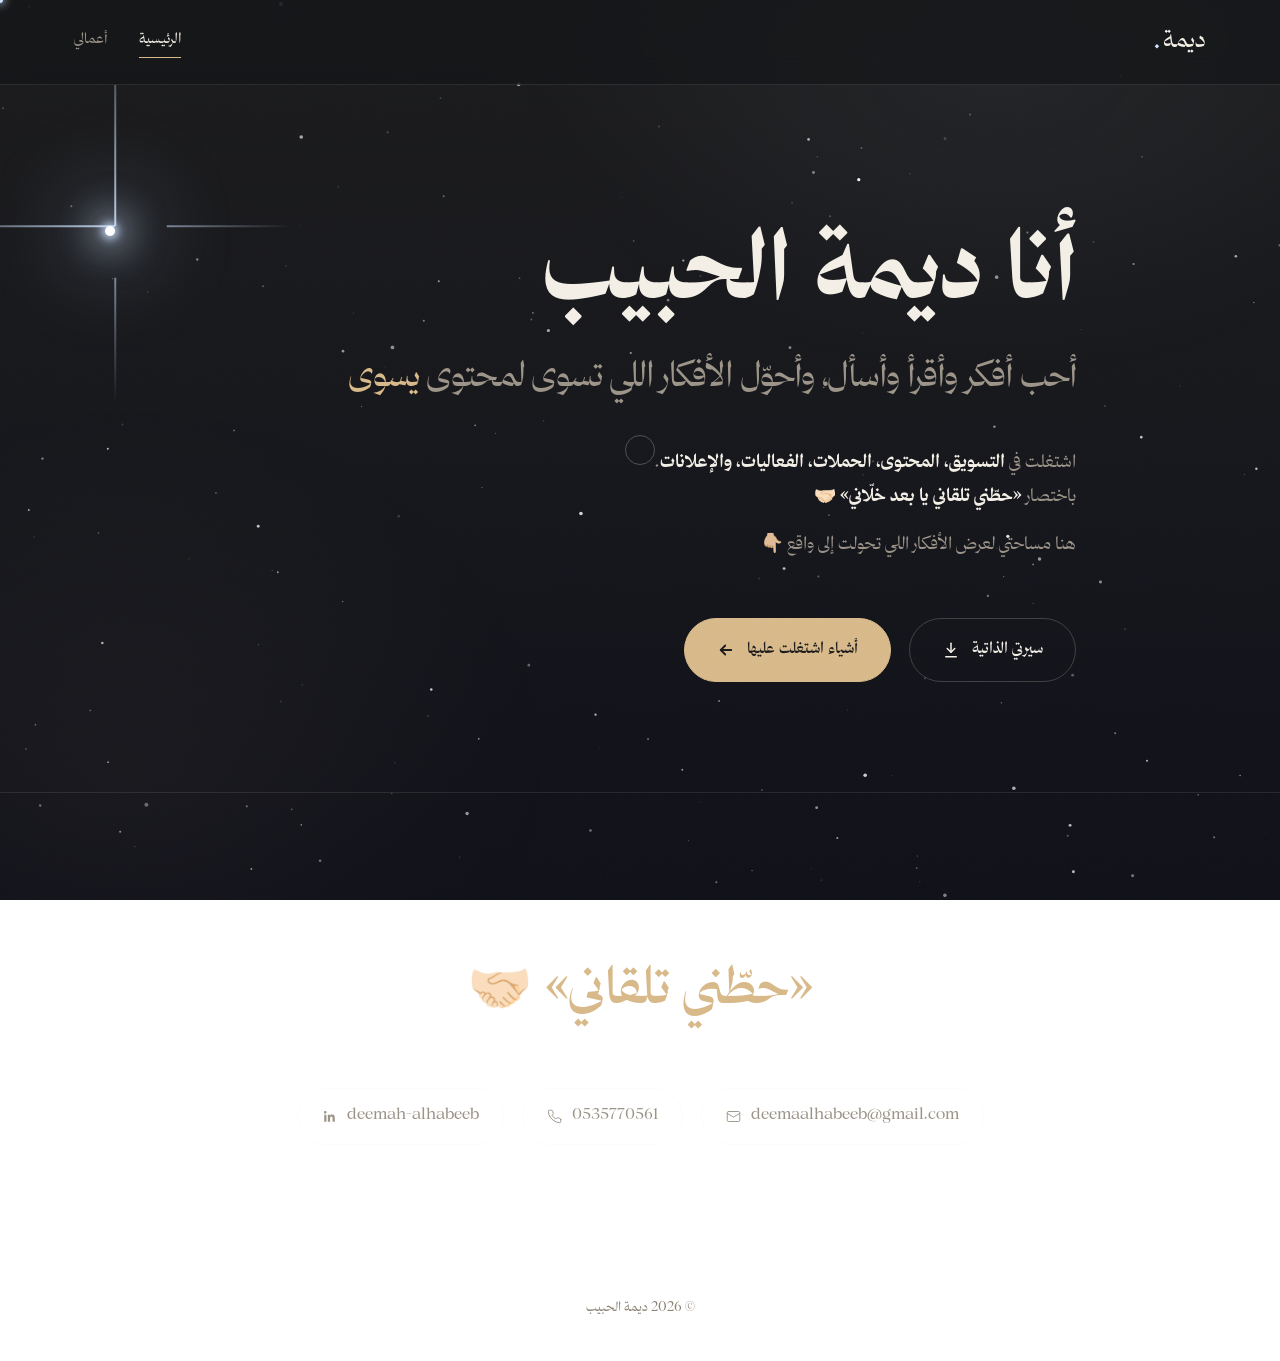
==== commit b878723d: "Redesign: cosmic/Sirius theme, sophisticated but playful again Replaces the flat editorial pass with" ====
--- a/index.html
+++ b/index.html
@@ -8,6 +8,8 @@
   <link rel="stylesheet" href="css/style.css" />
 </head>
 <body>
+
+  <canvas id="starfield" aria-hidden="true"></canvas>
 
   <nav class="site-nav">
     <div class="container">
@@ -20,8 +22,12 @@
   </nav>
 
   <header class="hero">
-    <div class="atmosphere">
-      <img src="images/palm-bg.webp" alt="" aria-hidden="true" loading="lazy" />
+    <div class="sirius" style="top:20%; inset-inline-end:9%;">
+      <div class="sirius-spike v"></div>
+      <div class="sirius-spike v down"></div>
+      <div class="sirius-spike h"></div>
+      <div class="sirius-spike h right"></div>
+      <div class="sirius-core"></div>
     </div>
 
     <div class="container hero-inner">
@@ -49,9 +55,6 @@
   </header>
 
   <section class="closing">
-    <div class="atmosphere atmosphere-faint">
-      <img src="images/palm-bg.webp" alt="" aria-hidden="true" loading="lazy" />
-    </div>
     <div class="container">
       <h2 class="reveal"><span class="accent-word">«حطّني تلقاني»</span> 🤝🏻</h2>
       <div class="contact-row reveal">
--- a/css/style.css
+++ b/css/style.css
@@ -51,17 +51,22 @@
 
 :root {
   --bg: #1b1b1b;
-  --bg-elevated: #212120;
+  --bg-elevated: rgba(32, 33, 38, 0.52);
+  --bg-elevated-solid: #212126;
   --line: rgba(245, 240, 230, 0.10);
   --line-strong: rgba(245, 240, 230, 0.20);
   --fg: #f3efe6;
   --fg-dim: #9c9488;
   --fg-faint: #8c8375;
-  --accent: #d8b98a;
-  --accent-ink: #1b1b1b;
-  --accent-teal: #7eede5;
+  --sirius: #cfe3ff;
+  --gold: #d8b98a;
+  --prism-1: rgba(207, 227, 255, 0.55);
+  --prism-2: rgba(216, 185, 138, 0.45);
+  --prism-3: rgba(255, 205, 225, 0.35);
+  --prism-4: rgba(190, 215, 255, 0.45);
   --max-w: 1180px;
   --ease: cubic-bezier(0.19, 1, 0.22, 1);
+  --glass-blur: 16px;
 }
 
 html {
@@ -69,7 +74,8 @@
 }
 
 body {
-  background: var(--bg);
+  background: #1b1b1b;
+  background: linear-gradient(180deg, #1c1c1d 0%, #16171c 55%, #101119 100%) fixed;
   color: var(--fg);
   font-family: "Thmanyah Serif Display", serif;
   font-weight: 400;
@@ -91,21 +97,32 @@
   inset: 0;
   z-index: 2;
   pointer-events: none;
-  opacity: 0.045;
+  opacity: 0.04;
   mix-blend-mode: overlay;
   background-image: url("data:image/svg+xml;utf8,<svg xmlns='http://www.w3.org/2000/svg' width='120' height='120'><filter id='n'><feTurbulence type='fractalNoise' baseFrequency='0.9' numOctaves='2' stitchTiles='stitch'/></filter><rect width='100%25' height='100%25' filter='url(%23n)'/></svg>");
 }
 
-/* soft top glow + gentle vignette, barely perceptible */
+/* nebula glow: a couple of soft blurred spots, never bright */
 body::before {
   content: "";
   position: fixed;
   inset: 0;
   z-index: -1;
   background:
-    radial-gradient(ellipse 900px 520px at 50% -8%, rgba(255, 255, 255, 0.035), transparent 60%),
-    radial-gradient(ellipse 140% 140% at 50% 50%, transparent 55%, rgba(0, 0, 0, 0.35) 100%);
+    radial-gradient(ellipse 820px 520px at 78% 8%, rgba(207, 227, 255, 0.05), transparent 60%),
+    radial-gradient(ellipse 700px 600px at 10% 85%, rgba(216, 185, 138, 0.04), transparent 62%),
+    radial-gradient(ellipse 140% 140% at 50% 50%, transparent 55%, rgba(0, 0, 0, 0.4) 100%);
   pointer-events: none;
+}
+
+#starfield {
+  position: fixed;
+  inset: 0;
+  z-index: -1;
+  pointer-events: none;
+  display: block;
+  width: 100%;
+  height: 100%;
 }
 
 a {
@@ -123,31 +140,119 @@
   position: relative;
 }
 
-/* ===== Atmosphere (palm imagery) ===== */
-.atmosphere {
+/* ===== Custom cursor: glowing star dot with an eased trail ===== */
+.cursor-dot,
+.cursor-ring {
+  position: fixed;
+  top: 0;
+  left: 0;
+  pointer-events: none;
+  z-index: 999;
+  border-radius: 50%;
+  transform: translate(-50%, -50%);
+  will-change: transform;
+}
+.cursor-dot {
+  width: 6px;
+  height: 6px;
+  background: var(--sirius);
+  box-shadow: 0 0 8px 2px rgba(207, 227, 255, 0.7);
+  transition: width 0.3s var(--ease), height 0.3s var(--ease), box-shadow 0.3s var(--ease);
+}
+.cursor-ring {
+  width: 30px;
+  height: 30px;
+  border: 1px solid rgba(207, 227, 255, 0.35);
+  opacity: 0.8;
+  transition: width 0.35s var(--ease), height 0.35s var(--ease), opacity 0.35s var(--ease), border-color 0.35s var(--ease);
+}
+.cursor-ring::before,
+.cursor-ring::after {
+  content: "";
   position: absolute;
-  inset: 0;
-  overflow: hidden;
+  top: 50%;
+  left: 50%;
+  background: linear-gradient(to right, transparent, rgba(207, 227, 255, 0.55), transparent);
+  opacity: 0;
+  transition: opacity 0.35s var(--ease);
+}
+.cursor-ring::before {
+  width: 54px;
+  height: 1px;
+  transform: translate(-50%, -50%);
+}
+.cursor-ring::after {
+  width: 1px;
+  height: 54px;
+  background: linear-gradient(to bottom, transparent, rgba(207, 227, 255, 0.55), transparent);
+  transform: translate(-50%, -50%);
+}
+.cursor-dot.is-hover {
+  width: 9px;
+  height: 9px;
+  box-shadow: 0 0 14px 4px rgba(207, 227, 255, 0.85);
+}
+.cursor-ring.is-hover {
+  width: 56px;
+  height: 56px;
+  border-color: rgba(216, 185, 138, 0.45);
+  opacity: 1;
+}
+.cursor-ring.is-hover::before,
+.cursor-ring.is-hover::after {
+  opacity: 1;
+}
+@media (hover: none), (pointer: coarse) {
+  .cursor-dot, .cursor-ring { display: none; }
+}
+
+/* ===== Sirius: hero star ===== */
+.sirius {
+  position: absolute;
   pointer-events: none;
   z-index: 0;
 }
-.atmosphere img {
+.sirius-core {
   position: absolute;
-  top: 0;
-  inset-inline-end: 0;
-  height: 100%;
-  width: auto;
-  max-width: 48%;
-  object-fit: cover;
-  filter: grayscale(1);
-  opacity: 0.12;
-  -webkit-mask-image: linear-gradient(to right, rgba(0,0,0,0.9) 0%, rgba(0,0,0,0.5) 55%, transparent 95%);
-          mask-image: linear-gradient(to right, rgba(0,0,0,0.9) 0%, rgba(0,0,0,0.5) 55%, transparent 95%);
-  will-change: transform;
-}
-.atmosphere-faint img {
-  opacity: 0.06;
-  max-width: 36%;
+  width: 10px;
+  height: 10px;
+  border-radius: 50%;
+  background: #fff;
+  box-shadow:
+    0 0 10px 3px rgba(207, 227, 255, 0.95),
+    0 0 36px 14px rgba(207, 227, 255, 0.5),
+    0 0 90px 36px rgba(207, 227, 255, var(--sirius-glow, 0.18));
+  transition: box-shadow 0.4s ease-out;
+}
+.sirius-spike {
+  position: absolute;
+  background: linear-gradient(to var(--spike-dir, top), rgba(207, 227, 255, 0.85), transparent);
+  transition: opacity 0.4s ease-out;
+}
+.sirius-spike.v {
+  top: 50%;
+  left: 50%;
+  width: 1.5px;
+  height: 230px;
+  transform: translate(-50%, -100%);
+}
+.sirius-spike.v.down {
+  --spike-dir: bottom;
+  transform: translate(-50%, 0%) scaleY(0.55);
+  opacity: 0.6;
+}
+.sirius-spike.h {
+  top: 50%;
+  left: 50%;
+  height: 1.5px;
+  width: 230px;
+  transform: translate(-100%, -50%);
+  background: linear-gradient(to left, rgba(207, 227, 255, 0.85), transparent);
+}
+.sirius-spike.h.right {
+  transform: translate(0%, -50%) scaleX(0.55);
+  background: linear-gradient(to right, rgba(207, 227, 255, 0.85), transparent);
+  opacity: 0.6;
 }
 
 /* ===== Nav ===== */
@@ -156,7 +261,7 @@
   top: 0;
   z-index: 50;
   backdrop-filter: blur(14px);
-  background: rgba(27, 27, 27, 0.78);
+  background: rgba(20, 21, 25, 0.68);
   border-bottom: 1px solid var(--line);
 }
 .site-nav .container {
@@ -176,7 +281,7 @@
 }
 .brand:hover { opacity: 0.72; }
 .brand .dot {
-  color: var(--accent-teal);
+  color: var(--sirius);
   font-size: 1.7rem;
   line-height: 0;
 }
@@ -199,7 +304,17 @@
 }
 .nav-links a.active {
   color: var(--fg);
-  border-color: var(--accent);
+  border-color: var(--gold);
+}
+
+/* ===== Glass surfaces (buttons, contact links, embed frames) ===== */
+.glass {
+  background: var(--bg-elevated);
+  backdrop-filter: blur(var(--glass-blur));
+  -webkit-backdrop-filter: blur(var(--glass-blur));
+}
+@supports not ((backdrop-filter: blur(1px)) or (-webkit-backdrop-filter: blur(1px))) {
+  .glass { background: var(--bg-elevated-solid); }
 }
 
 /* ===== Hero ===== */
@@ -207,6 +322,7 @@
   position: relative;
   padding: 130px 0 110px;
   isolation: isolate;
+  overflow: hidden;
 }
 .hero-inner {
   max-width: 920px;
@@ -233,7 +349,7 @@
   font-weight: 400;
 }
 .hero h1 .line-2 .accent-word {
-  color: var(--accent);
+  color: var(--gold);
 }
 
 .hero-sub {
@@ -253,6 +369,7 @@
 }
 
 .btn {
+  position: relative;
   display: inline-flex;
   align-items: center;
   gap: 12px;
@@ -261,23 +378,23 @@
   font-size: 0.98rem;
   font-weight: 500;
   border: 1px solid var(--line-strong);
-  transition: border-color 0.35s var(--ease), background 0.35s var(--ease), color 0.35s var(--ease), transform 0.35s var(--ease);
+  transition: border-color 0.35s var(--ease), background 0.35s var(--ease), color 0.35s var(--ease), transform 0.35s var(--ease), box-shadow 0.35s var(--ease);
 }
 .btn-primary {
-  background: var(--accent);
-  color: var(--accent-ink);
-  border-color: var(--accent);
+  background: var(--gold);
+  color: #1b1b1b;
+  border-color: var(--gold);
 }
 .btn-secondary {
-  background: transparent;
   color: var(--fg);
 }
 .btn:hover {
   transform: translateY(-2px);
-  border-color: var(--accent);
-}
-.btn-secondary:hover { color: var(--accent); }
-.btn-primary:hover { background: transparent; color: var(--accent); }
+  border-color: var(--sirius);
+  box-shadow: 0 0 22px -4px rgba(207, 227, 255, 0.35);
+}
+.btn-secondary:hover { color: var(--sirius); }
+.btn-primary:hover { background: transparent; color: var(--sirius); }
 .btn svg {
   width: 18px;
   height: 18px;
@@ -302,33 +419,36 @@
   font-weight: 500;
 }
 .closing h2 .accent-word {
-  color: var(--accent);
+  color: var(--gold);
 }
 
 .contact-row {
   display: flex;
   flex-wrap: wrap;
   justify-content: center;
-  gap: 36px;
+  gap: 18px;
   position: relative;
   z-index: 1;
 }
 .contact-link {
+  position: relative;
   display: inline-flex;
   align-items: center;
   gap: 10px;
   color: var(--fg-dim);
-  font-size: 0.98rem;
-  padding-bottom: 6px;
-  border-bottom: 1px solid var(--line-strong);
+  font-size: 0.95rem;
+  padding: 13px 24px;
+  border-radius: 999px;
+  border: 1px solid var(--line-strong);
   direction: ltr;
-  transition: color 0.3s var(--ease), border-color 0.3s var(--ease);
+  transition: color 0.3s var(--ease), border-color 0.3s var(--ease), box-shadow 0.3s var(--ease);
 }
 .contact-link:hover {
-  color: var(--accent);
-  border-color: var(--accent);
-}
-.contact-link svg { width: 16px; height: 16px; }
+  color: var(--sirius);
+  border-color: var(--sirius);
+  box-shadow: 0 0 20px -4px rgba(207, 227, 255, 0.3);
+}
+.contact-link svg { width: 15px; height: 15px; }
 
 footer.site-footer {
   padding: 40px 0;
@@ -358,7 +478,7 @@
   display: inline-block;
   font-size: 0.82rem;
   letter-spacing: 0.08em;
-  color: var(--accent);
+  color: var(--gold);
   margin-bottom: 22px;
   position: relative;
   z-index: 1;
@@ -370,7 +490,7 @@
   position: relative;
   z-index: 1;
 }
-.page-header h1 .accent-word { color: var(--accent); }
+.page-header h1 .accent-word { color: var(--gold); }
 .page-header p {
   margin-top: 24px;
   color: var(--fg-dim);
@@ -382,9 +502,30 @@
 
 .projects-list {
   padding: 40px 0 140px;
+  position: relative;
+}
+
+.constellation-svg {
+  position: absolute;
+  inset: 0;
+  width: 100%;
+  height: 100%;
+  pointer-events: none;
+  z-index: 0;
+  overflow: visible;
+}
+.constellation-svg path {
+  fill: none;
+  stroke: rgba(207, 227, 255, 0.28);
+  stroke-width: 1;
+}
+.constellation-svg circle {
+  fill: var(--sirius);
+  opacity: 0.55;
 }
 
 .project-card {
+  position: relative;
   display: grid;
   grid-template-columns: 80px 1fr;
   gap: 8px 32px;
@@ -394,11 +535,21 @@
 .project-card:last-child { padding-bottom: 0; }
 
 .project-index {
+  position: relative;
+  z-index: 1;
   font-size: 0.95rem;
-  color: var(--accent);
+  color: var(--gold);
   font-weight: 500;
   letter-spacing: 0.02em;
   padding-top: 4px;
+}
+.project-card:nth-child(5n+1) .project-index { margin-inline-start: 2px; }
+.project-card:nth-child(5n+2) .project-index { margin-inline-start: 20px; }
+.project-card:nth-child(5n+3) .project-index { margin-inline-start: -4px; }
+.project-card:nth-child(5n+4) .project-index { margin-inline-start: 14px; }
+.project-card:nth-child(5n+5) .project-index { margin-inline-start: 4px; }
+@media (max-width: 720px) {
+  .project-index { margin-inline-start: 0 !important; }
 }
 
 .project-body { grid-column: 2; max-width: 760px; }
@@ -418,21 +569,49 @@
 }
 .project-desc + .project-desc { margin-top: 14px; }
 
+/* ===== Iridescent glass embed frame ===== */
 .embed-frame {
   grid-column: 2;
   max-width: 760px;
   margin-top: 32px;
-  border: 1px solid var(--line);
-  padding: 4px;
-  transition: border-color 0.35s var(--ease);
+  position: relative;
+  border-radius: 14px;
+  padding: 5px;
+  background:
+    linear-gradient(var(--bg-elevated-solid), var(--bg-elevated-solid)) padding-box,
+    linear-gradient(120deg, var(--prism-1), var(--prism-2), var(--prism-3), var(--prism-4)) border-box;
+  background-size: 300% 300%;
+  border: 1px solid transparent;
+  animation: prism-shift 16s ease-in-out infinite;
+  transition: box-shadow 0.4s var(--ease);
+}
+.embed-frame::after {
+  content: "";
+  position: absolute;
+  inset: 0;
+  border-radius: 14px;
+  pointer-events: none;
+  background: var(--bg-elevated);
+  backdrop-filter: blur(var(--glass-blur));
+  -webkit-backdrop-filter: blur(var(--glass-blur));
+  z-index: -1;
+}
+@supports not ((backdrop-filter: blur(1px)) or (-webkit-backdrop-filter: blur(1px))) {
+  .embed-frame::after { background: var(--bg-elevated-solid); }
 }
 .embed-frame:hover {
-  border-color: var(--line-strong);
+  box-shadow: 0 0 36px -8px rgba(207, 227, 255, 0.25);
+}
+@keyframes prism-shift {
+  0%, 100% { background-position: 0% 50%, 0% 50%; }
+  50% { background-position: 0% 50%, 100% 50%; }
 }
 
 .link-cards {
   display: flex;
   flex-direction: column;
+  border-radius: 10px;
+  overflow: hidden;
 }
 
 .link-card {
@@ -440,19 +619,19 @@
   align-items: center;
   justify-content: space-between;
   gap: 16px;
-  padding: 20px 20px;
+  padding: 18px 18px;
   border-bottom: 1px solid var(--line);
   transition: color 0.3s var(--ease);
 }
 .link-cards .link-card:last-child { border-bottom: none; }
-.link-card:hover { color: var(--accent); }
+.link-card:hover { color: var(--sirius); }
 .link-card .link-title {
   font-weight: 500;
   color: var(--fg);
   font-size: 1rem;
   transition: color 0.3s var(--ease);
 }
-.link-card:hover .link-title { color: var(--accent); }
+.link-card:hover .link-title { color: var(--sirius); }
 .link-card .link-label {
   font-size: 0.8rem;
   color: var(--fg-faint);
@@ -467,7 +646,7 @@
   transition: transform 0.35s var(--ease), color 0.3s var(--ease);
 }
 .link-card:hover .link-icon {
-  color: var(--accent);
+  color: var(--sirius);
   transform: scaleX(-1) translateX(-4px);
 }
 
@@ -477,6 +656,7 @@
   padding-top: 56.25%;
   overflow: hidden;
   background: #000;
+  border-radius: 9px;
 }
 .video-embed iframe { position: absolute; inset: 0; width: 100%; height: 100%; border: 0; }
 
@@ -486,6 +666,7 @@
   padding-top: 75%;
   overflow: hidden;
   background: #000;
+  border-radius: 9px;
 }
 .drive-embed iframe { position: absolute; inset: 0; width: 100%; height: 100%; border: 0; }
 
@@ -494,9 +675,11 @@
   grid-template-columns: 1fr 1fr;
   gap: 1px;
   background: var(--line);
+  border-radius: 10px;
+  overflow: hidden;
 }
 .social-embed-item {
-  background: var(--bg);
+  background: var(--bg-elevated-solid);
   display: flex;
   justify-content: center;
   padding: 10px;
@@ -504,7 +687,7 @@
 .tweet-embed-wrap { display: flex; justify-content: center; min-height: 60px; }
 .social-embed-item blockquote a,
 .tweet-embed-wrap blockquote a {
-  color: var(--accent);
+  color: var(--sirius);
   font-size: 0.9rem;
   text-decoration: underline;
 }
@@ -514,19 +697,18 @@
   .social-embeds { grid-template-columns: 1fr; }
   .btn { width: 100%; justify-content: center; }
   .hero-actions { flex-direction: column; }
-  .contact-row { flex-direction: column; align-items: center; gap: 22px; }
+  .contact-row { flex-direction: column; align-items: center; gap: 14px; }
   .hero { padding: 100px 0 70px; }
   .page-header { padding: 90px 0 40px; }
   .project-card { grid-template-columns: 1fr; gap: 16px; padding: 40px 0; }
   .project-body, .embed-frame { grid-column: 1; }
   .project-index { padding-top: 0; }
-  .atmosphere img { opacity: 0.07; max-width: 70%; }
-  .atmosphere-faint img { opacity: 0.04; }
+  .constellation-svg { display: none; }
   body::after { opacity: 0.03; }
 }
 
 @media (prefers-reduced-motion: reduce) {
   .reveal { opacity: 1; transform: none; transition: none; }
   html { scroll-behavior: auto; }
-  .atmosphere img { will-change: auto; }
-}
+  .embed-frame { animation: none; }
+}
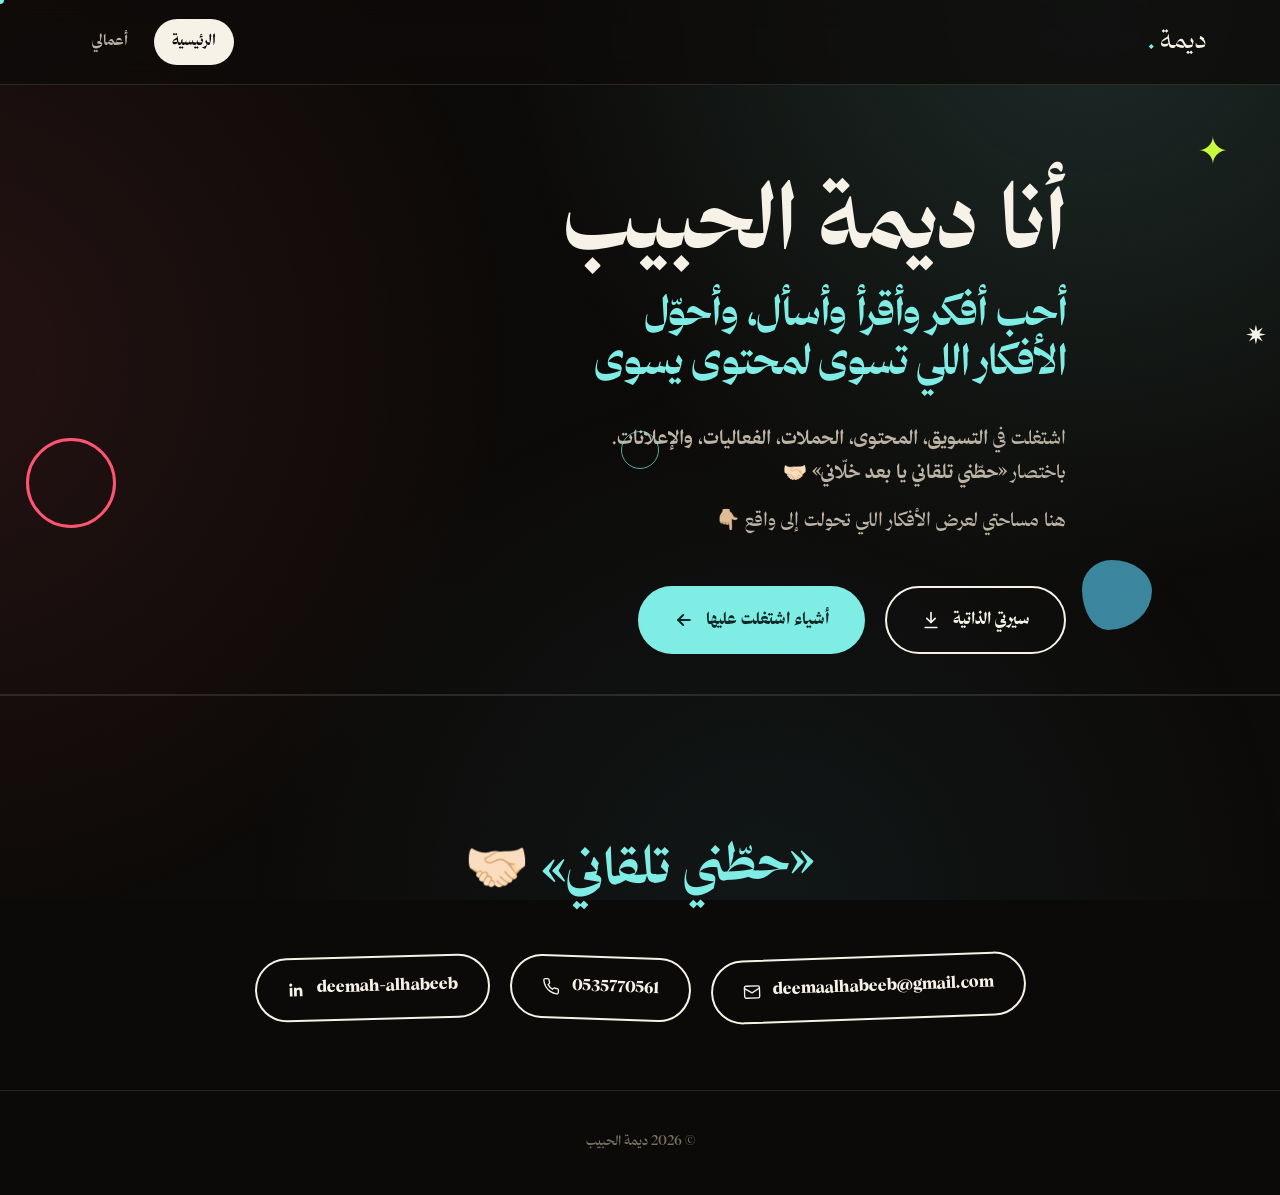
==== commit 937d405c: "Revert to the bold/playful version (pre-sophisticated-direction) Restores css/style.css, index.html," ====
--- a/index.html
+++ b/index.html
@@ -8,8 +8,6 @@
   <link rel="stylesheet" href="css/style.css" />
 </head>
 <body>
-
-  <canvas id="starfield" aria-hidden="true"></canvas>
 
   <nav class="site-nav">
     <div class="container">
@@ -22,18 +20,28 @@
   </nav>
 
   <header class="hero">
-    <div class="sirius" style="top:20%; inset-inline-end:9%;">
-      <div class="sirius-spike v"></div>
-      <div class="sirius-spike v down"></div>
-      <div class="sirius-spike h"></div>
-      <div class="sirius-spike h right"></div>
-      <div class="sirius-core"></div>
+    <div class="shape-layer">
+      <div class="shape-wrap" data-depth="18" style="top:14%; inset-inline-end:8%;">
+        <div class="shape shape-blob" style="width:120px;height:120px;background:var(--gold);opacity:.85;"></div>
+      </div>
+      <div class="shape-wrap" data-depth="-14" style="top:58%; inset-inline-end:2%;">
+        <div class="shape shape-ring" style="width:90px;height:90px;color:var(--pink);"></div>
+      </div>
+      <div class="shape-wrap" data-depth="24" style="top:6%; inset-inline-start:4%;">
+        <div class="shape shape-star" style="font-family:'Thmanyah Serif Display',serif; font-size:2.4rem; color:var(--lime);">✦</div>
+      </div>
+      <div class="shape-wrap" data-depth="-10" style="top:78%; inset-inline-start:10%;">
+        <div class="shape shape-blob" style="width:70px;height:70px;background:var(--sky);opacity:.6; animation-duration:7s;"></div>
+      </div>
+      <div class="shape-wrap" data-depth="20" style="top:38%; inset-inline-start:1%;">
+        <div class="shape shape-star" style="font-family:'Thmanyah Serif Display',serif; font-size:1.6rem; color:var(--gold);">✷</div>
+      </div>
     </div>
 
     <div class="container hero-inner">
       <h1 class="reveal">
         <span class="line-name">أنا ديمة الحبيب</span>
-        <span class="line-2">أحب أفكر وأقرأ وأسأل، وأحوّل الأفكار اللي تسوى لمحتوى <span class="accent-word">يسوى</span></span>
+        <span class="line-2">أحب أفكر وأقرأ وأسأل، وأحوّل الأفكار اللي تسوى لمحتوى يسوى</span>
       </h1>
 
       <div class="hero-sub reveal">
@@ -58,15 +66,15 @@
     <div class="container">
       <h2 class="reveal"><span class="accent-word">«حطّني تلقاني»</span> 🤝🏻</h2>
       <div class="contact-row reveal">
-        <a class="contact-link" href="mailto:deemaalhabeeb@gmail.com">
-          <svg viewBox="0 0 24 24" fill="none" stroke="currentColor" stroke-width="1.5" stroke-linecap="round" stroke-linejoin="round"><rect x="2" y="4" width="20" height="16" rx="2"/><path d="m2 7 10 6 10-6"/></svg>
+        <a class="contact-pill" href="mailto:deemaalhabeeb@gmail.com">
+          <svg viewBox="0 0 24 24" fill="none" stroke="currentColor" stroke-width="1.8" stroke-linecap="round" stroke-linejoin="round"><rect x="2" y="4" width="20" height="16" rx="2"/><path d="m2 7 10 6 10-6"/></svg>
           deemaalhabeeb@gmail.com
         </a>
-        <a class="contact-link" href="tel:+966535770561">
-          <svg viewBox="0 0 24 24" fill="none" stroke="currentColor" stroke-width="1.5" stroke-linecap="round" stroke-linejoin="round"><path d="M22 16.92v3a2 2 0 0 1-2.18 2 19.79 19.79 0 0 1-8.63-3.07 19.5 19.5 0 0 1-6-6 19.79 19.79 0 0 1-3.07-8.67A2 2 0 0 1 4.11 2h3a2 2 0 0 1 2 1.72c.127.96.361 1.903.7 2.81a2 2 0 0 1-.45 2.11L8.09 9.91a16 16 0 0 0 6 6l1.27-1.27a2 2 0 0 1 2.11-.45c.907.339 1.85.573 2.81.7A2 2 0 0 1 22 16.92z"/></svg>
+        <a class="contact-pill" href="tel:+966535770561">
+          <svg viewBox="0 0 24 24" fill="none" stroke="currentColor" stroke-width="1.8" stroke-linecap="round" stroke-linejoin="round"><path d="M22 16.92v3a2 2 0 0 1-2.18 2 19.79 19.79 0 0 1-8.63-3.07 19.5 19.5 0 0 1-6-6 19.79 19.79 0 0 1-3.07-8.67A2 2 0 0 1 4.11 2h3a2 2 0 0 1 2 1.72c.127.96.361 1.903.7 2.81a2 2 0 0 1-.45 2.11L8.09 9.91a16 16 0 0 0 6 6l1.27-1.27a2 2 0 0 1 2.11-.45c.907.339 1.85.573 2.81.7A2 2 0 0 1 22 16.92z"/></svg>
           0535770561
         </a>
-        <a class="contact-link" href="https://www.linkedin.com/in/deemah-alhabeeb" target="_blank" rel="noopener">
+        <a class="contact-pill" href="https://www.linkedin.com/in/deemah-alhabeeb" target="_blank" rel="noopener">
           <svg viewBox="0 0 24 24" fill="currentColor" stroke="none"><path d="M20.45 20.45h-3.56v-5.57c0-1.33-.02-3.04-1.85-3.04-1.86 0-2.14 1.45-2.14 2.95v5.66H9.34V9h3.41v1.56h.05c.48-.9 1.64-1.85 3.37-1.85 3.6 0 4.27 2.37 4.27 5.45v6.29zM5.34 7.43a2.07 2.07 0 1 1 0-4.13 2.07 2.07 0 0 1 0 4.13zM7.12 20.45H3.56V9h3.56v11.45z"/></svg>
           deemah-alhabeeb
         </a>
--- a/css/style.css
+++ b/css/style.css
@@ -50,23 +50,26 @@
 }
 
 :root {
-  --bg: #1b1b1b;
-  --bg-elevated: rgba(32, 33, 38, 0.52);
-  --bg-elevated-solid: #212126;
-  --line: rgba(245, 240, 230, 0.10);
-  --line-strong: rgba(245, 240, 230, 0.20);
-  --fg: #f3efe6;
-  --fg-dim: #9c9488;
-  --fg-faint: #8c8375;
-  --sirius: #cfe3ff;
-  --gold: #d8b98a;
-  --prism-1: rgba(207, 227, 255, 0.55);
-  --prism-2: rgba(216, 185, 138, 0.45);
-  --prism-3: rgba(255, 205, 225, 0.35);
-  --prism-4: rgba(190, 215, 255, 0.45);
+  --bg: #0c0a08;
+  --bg-alt: #17130f;
+  --bg-card: #1c1712;
+  --line: rgba(247, 242, 231, 0.12);
+  --line-strong: rgba(247, 242, 231, 0.24);
+  --fg: #f7f2e7;
+  --fg-dim: #bcb3a3;
+  --fg-faint: #7a7266;
+  --accent: #7eede5;
+  --accent-ink: #0b2624;
+  --pink: #ff5470;
+  --lime: #c6ff3d;
+  --sky: #5ad8ff;
+  --radius: 26px;
   --max-w: 1180px;
-  --ease: cubic-bezier(0.19, 1, 0.22, 1);
-  --glass-blur: 16px;
+  --tilt-1: -3deg;
+  --tilt-2: 2deg;
+  --tilt-3: -1.5deg;
+  --tilt-4: 2.5deg;
+  --tilt-5: -2deg;
 }
 
 html {
@@ -74,55 +77,51 @@
 }
 
 body {
-  background: #1b1b1b;
-  background: linear-gradient(180deg, #1c1c1d 0%, #16171c 55%, #101119 100%) fixed;
+  background: var(--bg);
   color: var(--fg);
   font-family: "Thmanyah Serif Display", serif;
   font-weight: 400;
-  line-height: 1.9;
+  line-height: 1.75;
   overflow-x: hidden;
+  cursor: none;
   -webkit-font-smoothing: antialiased;
 }
 
 strong, b {
   font-family: "Thmanyah Serif Text", "Thmanyah Serif Display", serif;
   font-weight: 700;
-  color: var(--fg);
-}
-
-/* grain texture: static, fixed, never intercepts clicks */
+}
+
+@media (hover: none), (pointer: coarse) {
+  body { cursor: auto; }
+}
+
+.display {
+  font-family: "Thmanyah Serif Display", serif;
+}
+
+/* grain texture */
 body::after {
   content: "";
   position: fixed;
   inset: 0;
-  z-index: 2;
+  z-index: 998;
   pointer-events: none;
-  opacity: 0.04;
+  opacity: 0.05;
   mix-blend-mode: overlay;
   background-image: url("data:image/svg+xml;utf8,<svg xmlns='http://www.w3.org/2000/svg' width='120' height='120'><filter id='n'><feTurbulence type='fractalNoise' baseFrequency='0.9' numOctaves='2' stitchTiles='stitch'/></filter><rect width='100%25' height='100%25' filter='url(%23n)'/></svg>");
 }
 
-/* nebula glow: a couple of soft blurred spots, never bright */
 body::before {
   content: "";
   position: fixed;
   inset: 0;
   z-index: -1;
   background:
-    radial-gradient(ellipse 820px 520px at 78% 8%, rgba(207, 227, 255, 0.05), transparent 60%),
-    radial-gradient(ellipse 700px 600px at 10% 85%, rgba(216, 185, 138, 0.04), transparent 62%),
-    radial-gradient(ellipse 140% 140% at 50% 50%, transparent 55%, rgba(0, 0, 0, 0.4) 100%);
+    radial-gradient(circle at 85% 0%, rgba(126, 237, 229, 0.14), transparent 42%),
+    radial-gradient(circle at -5% 40%, rgba(255, 84, 112, 0.10), transparent 40%),
+    radial-gradient(circle at 60% 100%, rgba(90, 216, 255, 0.06), transparent 45%);
   pointer-events: none;
-}
-
-#starfield {
-  position: fixed;
-  inset: 0;
-  z-index: -1;
-  pointer-events: none;
-  display: block;
-  width: 100%;
-  height: 100%;
 }
 
 a {
@@ -140,9 +139,8 @@
   position: relative;
 }
 
-/* ===== Custom cursor: glowing star dot with an eased trail ===== */
-.cursor-dot,
-.cursor-ring {
+/* ===== Custom cursor ===== */
+.cursor-dot, .cursor-ring {
   position: fixed;
   top: 0;
   left: 0;
@@ -153,106 +151,66 @@
   will-change: transform;
 }
 .cursor-dot {
-  width: 6px;
-  height: 6px;
-  background: var(--sirius);
-  box-shadow: 0 0 8px 2px rgba(207, 227, 255, 0.7);
-  transition: width 0.3s var(--ease), height 0.3s var(--ease), box-shadow 0.3s var(--ease);
+  width: 8px;
+  height: 8px;
+  background: var(--accent);
 }
 .cursor-ring {
-  width: 30px;
-  height: 30px;
-  border: 1px solid rgba(207, 227, 255, 0.35);
-  opacity: 0.8;
-  transition: width 0.35s var(--ease), height 0.35s var(--ease), opacity 0.35s var(--ease), border-color 0.35s var(--ease);
-}
-.cursor-ring::before,
-.cursor-ring::after {
-  content: "";
-  position: absolute;
-  top: 50%;
-  left: 50%;
-  background: linear-gradient(to right, transparent, rgba(207, 227, 255, 0.55), transparent);
-  opacity: 0;
-  transition: opacity 0.35s var(--ease);
-}
-.cursor-ring::before {
-  width: 54px;
-  height: 1px;
-  transform: translate(-50%, -50%);
-}
-.cursor-ring::after {
-  width: 1px;
-  height: 54px;
-  background: linear-gradient(to bottom, transparent, rgba(207, 227, 255, 0.55), transparent);
-  transform: translate(-50%, -50%);
-}
-.cursor-dot.is-hover {
-  width: 9px;
-  height: 9px;
-  box-shadow: 0 0 14px 4px rgba(207, 227, 255, 0.85);
+  width: 38px;
+  height: 38px;
+  border: 1.5px solid var(--accent);
+  transition: width 0.25s ease, height 0.25s ease, border-color 0.25s ease, opacity 0.25s ease;
+  opacity: 0.7;
 }
 .cursor-ring.is-hover {
-  width: 56px;
-  height: 56px;
-  border-color: rgba(216, 185, 138, 0.45);
-  opacity: 1;
-}
-.cursor-ring.is-hover::before,
-.cursor-ring.is-hover::after {
+  width: 64px;
+  height: 64px;
+  border-color: var(--pink);
   opacity: 1;
 }
 @media (hover: none), (pointer: coarse) {
   .cursor-dot, .cursor-ring { display: none; }
 }
 
-/* ===== Sirius: hero star ===== */
-.sirius {
+/* ===== Floating shapes ===== */
+.shape-layer {
   position: absolute;
+  inset: 0;
+  overflow: hidden;
   pointer-events: none;
   z-index: 0;
 }
-.sirius-core {
+.shape-wrap {
   position: absolute;
-  width: 10px;
-  height: 10px;
+  will-change: transform;
+}
+.shape {
+  will-change: transform;
+}
+.shape-blob {
+  border-radius: 42% 58% 63% 37% / 41% 44% 56% 59%;
+  animation: float-blob 9s ease-in-out infinite;
+}
+.shape-ring {
   border-radius: 50%;
-  background: #fff;
-  box-shadow:
-    0 0 10px 3px rgba(207, 227, 255, 0.95),
-    0 0 36px 14px rgba(207, 227, 255, 0.5),
-    0 0 90px 36px rgba(207, 227, 255, var(--sirius-glow, 0.18));
-  transition: box-shadow 0.4s ease-out;
-}
-.sirius-spike {
-  position: absolute;
-  background: linear-gradient(to var(--spike-dir, top), rgba(207, 227, 255, 0.85), transparent);
-  transition: opacity 0.4s ease-out;
-}
-.sirius-spike.v {
-  top: 50%;
-  left: 50%;
-  width: 1.5px;
-  height: 230px;
-  transform: translate(-50%, -100%);
-}
-.sirius-spike.v.down {
-  --spike-dir: bottom;
-  transform: translate(-50%, 0%) scaleY(0.55);
-  opacity: 0.6;
-}
-.sirius-spike.h {
-  top: 50%;
-  left: 50%;
-  height: 1.5px;
-  width: 230px;
-  transform: translate(-100%, -50%);
-  background: linear-gradient(to left, rgba(207, 227, 255, 0.85), transparent);
-}
-.sirius-spike.h.right {
-  transform: translate(0%, -50%) scaleX(0.55);
-  background: linear-gradient(to right, rgba(207, 227, 255, 0.85), transparent);
-  opacity: 0.6;
+  border: 3px solid currentColor;
+  animation: float-spin 16s linear infinite;
+}
+.shape-star {
+  animation: float-wiggle 6s ease-in-out infinite;
+}
+@keyframes float-blob {
+  0%, 100% { transform: translate(0, 0) rotate(0deg) scale(1); }
+  33% { transform: translate(12px, -18px) rotate(8deg) scale(1.05); }
+  66% { transform: translate(-14px, 10px) rotate(-6deg) scale(0.97); }
+}
+@keyframes float-spin {
+  from { transform: rotate(0deg); }
+  to { transform: rotate(360deg); }
+}
+@keyframes float-wiggle {
+  0%, 100% { transform: rotate(0deg) translateY(0); }
+  50% { transform: rotate(14deg) translateY(-10px); }
 }
 
 /* ===== Nav ===== */
@@ -261,7 +219,7 @@
   top: 0;
   z-index: 50;
   backdrop-filter: blur(14px);
-  background: rgba(20, 21, 25, 0.68);
+  background: rgba(12, 10, 8, 0.75);
   border-bottom: 1px solid var(--line);
 }
 .site-nav .container {
@@ -272,70 +230,75 @@
 }
 .brand {
   font-family: "Thmanyah Serif Display", serif;
-  font-size: 1.5rem;
+  font-size: 1.6rem;
   display: inline-flex;
   align-items: center;
-  gap: 2px;
-  color: var(--fg);
-  transition: opacity 0.3s var(--ease);
-}
-.brand:hover { opacity: 0.72; }
+  gap: 4px;
+  transition: transform 0.35s cubic-bezier(0.34, 1.56, 0.64, 1);
+}
+.brand:hover { transform: rotate(-6deg) scale(1.08); }
 .brand .dot {
-  color: var(--sirius);
-  font-size: 1.7rem;
+  color: var(--accent);
+  font-size: 1.9rem;
   line-height: 0;
 }
 .nav-links {
   display: flex;
   align-items: center;
-  gap: 32px;
-  font-size: 0.92rem;
+  gap: 8px;
+  font-size: 0.95rem;
 }
 .nav-links a {
   position: relative;
+  padding: 10px 18px;
+  border-radius: 999px;
   color: var(--fg-dim);
-  padding-bottom: 4px;
-  border-bottom: 1px solid transparent;
-  transition: color 0.3s var(--ease), border-color 0.3s var(--ease);
+  font-weight: 700;
+  transition: color 0.25s ease, background 0.25s ease, transform 0.25s ease;
+  display: inline-block;
 }
 .nav-links a:hover {
-  color: var(--fg);
-  border-color: var(--line-strong);
+  color: var(--bg);
+  background: var(--accent);
+  transform: rotate(-2deg);
 }
 .nav-links a.active {
-  color: var(--fg);
-  border-color: var(--gold);
-}
-
-/* ===== Glass surfaces (buttons, contact links, embed frames) ===== */
-.glass {
-  background: var(--bg-elevated);
-  backdrop-filter: blur(var(--glass-blur));
-  -webkit-backdrop-filter: blur(var(--glass-blur));
-}
-@supports not ((backdrop-filter: blur(1px)) or (-webkit-backdrop-filter: blur(1px))) {
-  .glass { background: var(--bg-elevated-solid); }
+  color: var(--bg);
+  background: var(--fg);
 }
 
 /* ===== Hero ===== */
 .hero {
   position: relative;
-  padding: 130px 0 110px;
+  padding: 90px 0 40px;
   isolation: isolate;
-  overflow: hidden;
 }
 .hero-inner {
-  max-width: 920px;
-  position: relative;
-  z-index: 1;
+  max-width: 900px;
+}
+.eyebrow {
+  display: inline-flex;
+  align-items: center;
+  gap: 10px;
+  font-size: 0.85rem;
+  color: var(--accent-ink);
+  background: var(--accent);
+  padding: 9px 20px;
+  border-radius: 999px;
+  margin-bottom: 32px;
+  font-weight: 900;
+  transform: rotate(-3deg);
+  box-shadow: 6px 6px 0 var(--line-strong);
 }
 
 .hero h1 {
   font-family: "Thmanyah Serif Display", serif;
-  font-size: clamp(2.6rem, 7.4vw, 6rem);
-  line-height: 1.3;
+  font-size: clamp(2.4rem, 7.2vw, 5.6rem);
+  line-height: 1.18;
   letter-spacing: -0.01em;
   text-wrap: balance;
+  position: relative;
+  z-index: 1;
 }
 .hero h1 .line-name {
   display: block;
@@ -343,275 +306,233 @@
 }
 .hero h1 .line-2 {
   display: block;
+  color: var(--accent);
+  font-size: clamp(1.5rem, 4vw, 2.6rem);
+  margin-top: 10px;
+}
+
+.hero-sub {
+  margin-top: 34px;
+  font-size: clamp(1.02rem, 1.6vw, 1.2rem);
   color: var(--fg-dim);
-  font-size: clamp(1.4rem, 3.4vw, 2.2rem);
-  margin-top: 18px;
-  font-weight: 400;
-}
-.hero h1 .line-2 .accent-word {
-  color: var(--gold);
-}
-
-.hero-sub {
-  margin-top: 44px;
-  font-size: clamp(1rem, 1.4vw, 1.15rem);
-  color: var(--fg-dim);
-  max-width: 620px;
-  font-weight: 400;
-}
-.hero-sub p + p { margin-top: 18px; }
+  max-width: 700px;
+  font-weight: 500;
+  position: relative;
+  z-index: 1;
+}
 
 .hero-actions {
-  margin-top: 56px;
+  margin-top: 46px;
   display: flex;
   flex-wrap: wrap;
-  gap: 18px;
+  gap: 20px;
+  position: relative;
+  z-index: 1;
 }
 
 .btn {
-  position: relative;
   display: inline-flex;
   align-items: center;
   gap: 12px;
-  padding: 16px 32px;
+  padding: 18px 34px;
   border-radius: 999px;
-  font-size: 0.98rem;
-  font-weight: 500;
-  border: 1px solid var(--line-strong);
-  transition: border-color 0.35s var(--ease), background 0.35s var(--ease), color 0.35s var(--ease), transform 0.35s var(--ease), box-shadow 0.35s var(--ease);
+  font-size: 1.02rem;
+  font-weight: 900;
+  transition: transform 0.3s cubic-bezier(0.34, 1.56, 0.64, 1), box-shadow 0.3s ease, background 0.3s ease, color 0.3s ease;
+  border: 2.5px solid var(--fg);
+  cursor: pointer;
 }
 .btn-primary {
-  background: var(--gold);
-  color: #1b1b1b;
-  border-color: var(--gold);
+  background: var(--accent);
+  color: var(--accent-ink);
+  border-color: var(--accent);
 }
 .btn-secondary {
+  background: transparent;
   color: var(--fg);
 }
 .btn:hover {
-  transform: translateY(-2px);
-  border-color: var(--sirius);
-  box-shadow: 0 0 22px -4px rgba(207, 227, 255, 0.35);
-}
-.btn-secondary:hover { color: var(--sirius); }
-.btn-primary:hover { background: transparent; color: var(--sirius); }
+  transform: translateY(-4px) rotate(-2deg);
+  box-shadow: 7px 9px 0 var(--pink);
+}
+.btn-primary:hover { box-shadow: 7px 9px 0 var(--fg); }
 .btn svg {
-  width: 18px;
-  height: 18px;
+  width: 20px;
+  height: 20px;
   flex-shrink: 0;
-}
-
+  transition: transform 0.3s ease;
+}
+.btn:hover svg { transform: translateX(-4px) rotate(-8deg); }
+
+/* ===== Skills sticker cloud ===== */
 /* ===== Closing ===== */
 .closing {
-  position: relative;
-  padding: 150px 0 110px;
-  border-top: 1px solid var(--line);
+  padding: 130px 0 70px;
+  border-top: 2px solid var(--line);
   text-align: center;
+  position: relative;
   overflow: hidden;
-  isolation: isolate;
 }
 .closing h2 {
   font-family: "Thmanyah Serif Display", serif;
-  font-size: clamp(1.9rem, 4.6vw, 3.2rem);
-  margin-bottom: 48px;
-  position: relative;
-  z-index: 1;
-  font-weight: 500;
+  font-size: clamp(1.9rem, 5vw, 3.2rem);
+  margin-bottom: 40px;
+  position: relative;
+  z-index: 1;
 }
 .closing h2 .accent-word {
-  color: var(--gold);
+  color: var(--accent);
+  display: inline-block;
+  transform: rotate(-2deg);
 }
 
 .contact-row {
   display: flex;
   flex-wrap: wrap;
   justify-content: center;
-  gap: 18px;
-  position: relative;
-  z-index: 1;
-}
-.contact-link {
-  position: relative;
+  gap: 20px;
+  position: relative;
+  z-index: 1;
+}
+.contact-pill {
   display: inline-flex;
   align-items: center;
-  gap: 10px;
-  color: var(--fg-dim);
-  font-size: 0.95rem;
-  padding: 13px 24px;
+  gap: 12px;
+  padding: 16px 30px;
+  border: 2.5px solid var(--fg);
   border-radius: 999px;
-  border: 1px solid var(--line-strong);
+  font-size: 1rem;
+  font-weight: 900;
+  transition: transform 0.3s cubic-bezier(0.34, 1.56, 0.64, 1), background 0.3s ease, color 0.3s ease, box-shadow 0.3s ease;
   direction: ltr;
-  transition: color 0.3s var(--ease), border-color 0.3s var(--ease), box-shadow 0.3s var(--ease);
-}
-.contact-link:hover {
-  color: var(--sirius);
-  border-color: var(--sirius);
-  box-shadow: 0 0 20px -4px rgba(207, 227, 255, 0.3);
-}
-.contact-link svg { width: 15px; height: 15px; }
+}
+.contact-pill:nth-child(1) { transform: rotate(-2deg); }
+.contact-pill:nth-child(2) { transform: rotate(2deg); }
+.contact-pill:nth-child(3) { transform: rotate(-1.5deg); }
+.contact-pill:hover {
+  background: var(--fg);
+  color: var(--bg);
+  transform: rotate(0deg) translateY(-4px) scale(1.04);
+  box-shadow: 6px 8px 0 var(--pink);
+}
+.contact-pill svg { width: 18px; height: 18px; }
 
 footer.site-footer {
   padding: 40px 0;
   text-align: center;
   color: var(--fg-faint);
-  font-size: 0.82rem;
+  font-size: 0.85rem;
+  font-weight: 500;
   border-top: 1px solid var(--line);
 }
 
-/* ===== Reveal animation: soft fade + gentle upward drift ===== */
+/* ===== Reveal animation ===== */
 .reveal {
   opacity: 0;
-  transform: translateY(22px);
-  transition: opacity 0.9s var(--ease), transform 0.9s var(--ease);
+  transform: translateY(40px) rotate(-1.5deg) scale(0.96);
+  transition: opacity 0.75s cubic-bezier(0.16, 1, 0.3, 1), transform 0.75s cubic-bezier(0.16, 1, 0.3, 1);
 }
 .reveal.in-view {
   opacity: 1;
-  transform: translateY(0);
+  transform: translateY(0) rotate(0deg) scale(1);
 }
 
 /* ===== Projects page ===== */
 .page-header {
-  padding: 120px 0 50px;
-  position: relative;
-}
-.eyebrow {
-  display: inline-block;
-  font-size: 0.82rem;
-  letter-spacing: 0.08em;
-  color: var(--gold);
-  margin-bottom: 22px;
-  position: relative;
-  z-index: 1;
+  padding: 80px 0 20px;
+  position: relative;
 }
 .page-header h1 {
   font-family: "Thmanyah Serif Display", serif;
-  font-size: clamp(2.3rem, 5.6vw, 4.4rem);
-  line-height: 1.28;
-  position: relative;
-  z-index: 1;
-}
-.page-header h1 .accent-word { color: var(--gold); }
+  font-size: clamp(2.2rem, 6vw, 4.2rem);
+  line-height: 1.15;
+  position: relative;
+  z-index: 1;
+}
+.page-header h1 .accent-word { color: var(--accent); }
 .page-header p {
-  margin-top: 24px;
+  margin-top: 20px;
   color: var(--fg-dim);
-  max-width: 580px;
-  font-weight: 400;
+  max-width: 640px;
+  font-weight: 500;
   position: relative;
   z-index: 1;
 }
 
 .projects-list {
-  padding: 40px 0 140px;
-  position: relative;
-}
-
-.constellation-svg {
+  padding: 50px 0 130px;
+  display: flex;
+  flex-direction: column;
+  gap: 110px;
+}
+
+.project-card {
+  position: relative;
+  display: grid;
+  grid-template-columns: 1fr;
+  gap: 30px;
+}
+
+.project-index {
   position: absolute;
-  inset: 0;
-  width: 100%;
-  height: 100%;
+  top: -64px;
+  inset-inline-start: -10px;
+  font-family: "Thmanyah Serif Display", serif;
+  font-size: clamp(4.5rem, 11vw, 9rem);
+  line-height: 1;
+  color: transparent;
+  -webkit-text-stroke: 2px var(--line-strong);
+  z-index: 0;
   pointer-events: none;
-  z-index: 0;
-  overflow: visible;
-}
-.constellation-svg path {
-  fill: none;
-  stroke: rgba(207, 227, 255, 0.28);
-  stroke-width: 1;
-}
-.constellation-svg circle {
-  fill: var(--sirius);
-  opacity: 0.55;
-}
-
-.project-card {
-  position: relative;
-  display: grid;
-  grid-template-columns: 80px 1fr;
-  gap: 8px 32px;
-  padding: 56px 0;
-  border-top: 1px solid var(--line);
-}
-.project-card:last-child { padding-bottom: 0; }
-
-.project-index {
-  position: relative;
-  z-index: 1;
-  font-size: 0.95rem;
-  color: var(--gold);
-  font-weight: 500;
-  letter-spacing: 0.02em;
-  padding-top: 4px;
-}
-.project-card:nth-child(5n+1) .project-index { margin-inline-start: 2px; }
-.project-card:nth-child(5n+2) .project-index { margin-inline-start: 20px; }
-.project-card:nth-child(5n+3) .project-index { margin-inline-start: -4px; }
-.project-card:nth-child(5n+4) .project-index { margin-inline-start: 14px; }
-.project-card:nth-child(5n+5) .project-index { margin-inline-start: 4px; }
-@media (max-width: 720px) {
-  .project-index { margin-inline-start: 0 !important; }
-}
-
-.project-body { grid-column: 2; max-width: 760px; }
+  user-select: none;
+}
+.project-card:nth-child(5n+1) .project-index { -webkit-text-stroke-color: rgba(126, 237, 229, 0.35); }
+.project-card:nth-child(5n+2) .project-index { -webkit-text-stroke-color: rgba(255,84,112,0.35); }
+.project-card:nth-child(5n+3) .project-index { -webkit-text-stroke-color: rgba(198,255,61,0.35); }
+.project-card:nth-child(5n+4) .project-index { -webkit-text-stroke-color: rgba(90,216,255,0.35); }
+.project-card:nth-child(5n+5) .project-index { -webkit-text-stroke-color: rgba(126, 237, 229, 0.35); }
+
+.project-body { position: relative; z-index: 1; }
 
 .project-title {
   font-family: "Thmanyah Serif Display", serif;
-  font-size: clamp(1.4rem, 2.4vw, 1.85rem);
-  font-weight: 500;
+  font-size: clamp(1.5rem, 3vw, 2.1rem);
   margin-bottom: 20px;
-  line-height: 1.4;
 }
 
 .project-desc {
   color: var(--fg-dim);
-  font-size: 1rem;
-  font-weight: 400;
-}
-.project-desc + .project-desc { margin-top: 14px; }
-
-/* ===== Iridescent glass embed frame ===== */
+  font-size: 1.02rem;
+  max-width: 760px;
+  font-weight: 500;
+  margin-bottom: 36px;
+}
+.project-desc + .project-desc { margin-top: -22px; }
+
 .embed-frame {
-  grid-column: 2;
-  max-width: 760px;
-  margin-top: 32px;
-  position: relative;
-  border-radius: 14px;
-  padding: 5px;
-  background:
-    linear-gradient(var(--bg-elevated-solid), var(--bg-elevated-solid)) padding-box,
-    linear-gradient(120deg, var(--prism-1), var(--prism-2), var(--prism-3), var(--prism-4)) border-box;
-  background-size: 300% 300%;
-  border: 1px solid transparent;
-  animation: prism-shift 16s ease-in-out infinite;
-  transition: box-shadow 0.4s var(--ease);
-}
-.embed-frame::after {
-  content: "";
-  position: absolute;
-  inset: 0;
-  border-radius: 14px;
-  pointer-events: none;
-  background: var(--bg-elevated);
-  backdrop-filter: blur(var(--glass-blur));
-  -webkit-backdrop-filter: blur(var(--glass-blur));
-  z-index: -1;
-}
-@supports not ((backdrop-filter: blur(1px)) or (-webkit-backdrop-filter: blur(1px))) {
-  .embed-frame::after { background: var(--bg-elevated-solid); }
-}
+  background: var(--bg-card);
+  border: 2.5px solid var(--line-strong);
+  border-radius: var(--radius);
+  padding: 20px;
+  position: relative;
+  z-index: 1;
+  transition: transform 0.4s cubic-bezier(0.34, 1.56, 0.64, 1), box-shadow 0.4s ease, border-color 0.4s ease;
+}
+.project-card:nth-child(5n+1) .embed-frame { transform: rotate(var(--tilt-1)); }
+.project-card:nth-child(5n+2) .embed-frame { transform: rotate(var(--tilt-2)); }
+.project-card:nth-child(5n+3) .embed-frame { transform: rotate(var(--tilt-3)); }
+.project-card:nth-child(5n+4) .embed-frame { transform: rotate(var(--tilt-4)); }
+.project-card:nth-child(5n+5) .embed-frame { transform: rotate(var(--tilt-5)); }
 .embed-frame:hover {
-  box-shadow: 0 0 36px -8px rgba(207, 227, 255, 0.25);
-}
-@keyframes prism-shift {
-  0%, 100% { background-position: 0% 50%, 0% 50%; }
-  50% { background-position: 0% 50%, 100% 50%; }
+  transform: rotate(0deg) scale(1.015);
+  border-color: var(--accent);
+  box-shadow: 10px 14px 0 var(--line-strong);
 }
 
 .link-cards {
   display: flex;
   flex-direction: column;
-  border-radius: 10px;
-  overflow: hidden;
+  gap: 14px;
 }
 
 .link-card {
@@ -619,44 +540,44 @@
   align-items: center;
   justify-content: space-between;
   gap: 16px;
-  padding: 18px 18px;
-  border-bottom: 1px solid var(--line);
-  transition: color 0.3s var(--ease);
-}
-.link-cards .link-card:last-child { border-bottom: none; }
-.link-card:hover { color: var(--sirius); }
+  padding: 24px 26px;
+  border-radius: 18px;
+  background: var(--bg-alt);
+  border: 2px solid var(--line);
+  transition: border-color 0.25s ease, background 0.25s ease, transform 0.25s cubic-bezier(0.34, 1.56, 0.64, 1);
+}
+.link-card:hover {
+  border-color: var(--accent);
+  background: rgba(126, 237, 229, 0.08);
+  transform: translateX(-6px) scale(1.01);
+}
 .link-card .link-title {
-  font-weight: 500;
+  font-weight: 900;
   color: var(--fg);
-  font-size: 1rem;
-  transition: color 0.3s var(--ease);
-}
-.link-card:hover .link-title { color: var(--sirius); }
+  font-size: 1.05rem;
+}
 .link-card .link-label {
-  font-size: 0.8rem;
+  font-size: 0.82rem;
   color: var(--fg-faint);
-  margin-top: 4px;
+  margin-top: 5px;
 }
 .link-card .link-icon {
-  width: 18px;
-  height: 18px;
-  color: var(--fg-faint);
+  width: 22px;
+  height: 22px;
+  color: var(--accent);
   flex-shrink: 0;
   transform: scaleX(-1);
-  transition: transform 0.35s var(--ease), color 0.3s var(--ease);
-}
-.link-card:hover .link-icon {
-  color: var(--sirius);
-  transform: scaleX(-1) translateX(-4px);
-}
+  transition: transform 0.3s ease;
+}
+.link-card:hover .link-icon { transform: scaleX(-1) translateX(-4px) rotate(-10deg); }
 
 .video-embed {
   position: relative;
   width: 100%;
   padding-top: 56.25%;
+  border-radius: 14px;
   overflow: hidden;
   background: #000;
-  border-radius: 9px;
 }
 .video-embed iframe { position: absolute; inset: 0; width: 100%; height: 100%; border: 0; }
 
@@ -664,22 +585,21 @@
   position: relative;
   width: 100%;
   padding-top: 75%;
+  border-radius: 14px;
   overflow: hidden;
   background: #000;
-  border-radius: 9px;
 }
 .drive-embed iframe { position: absolute; inset: 0; width: 100%; height: 100%; border: 0; }
 
 .social-embeds {
   display: grid;
   grid-template-columns: 1fr 1fr;
-  gap: 1px;
-  background: var(--line);
-  border-radius: 10px;
+  gap: 20px;
+}
+.social-embed-item {
+  background: var(--bg-alt);
+  border-radius: 14px;
   overflow: hidden;
-}
-.social-embed-item {
-  background: var(--bg-elevated-solid);
   display: flex;
   justify-content: center;
   padding: 10px;
@@ -687,7 +607,7 @@
 .tweet-embed-wrap { display: flex; justify-content: center; min-height: 60px; }
 .social-embed-item blockquote a,
 .tweet-embed-wrap blockquote a {
-  color: var(--sirius);
+  color: var(--accent);
   font-size: 0.9rem;
   text-decoration: underline;
 }
@@ -697,18 +617,15 @@
   .social-embeds { grid-template-columns: 1fr; }
   .btn { width: 100%; justify-content: center; }
   .hero-actions { flex-direction: column; }
-  .contact-row { flex-direction: column; align-items: center; gap: 14px; }
-  .hero { padding: 100px 0 70px; }
-  .page-header { padding: 90px 0 40px; }
-  .project-card { grid-template-columns: 1fr; gap: 16px; padding: 40px 0; }
-  .project-body, .embed-frame { grid-column: 1; }
-  .project-index { padding-top: 0; }
-  .constellation-svg { display: none; }
-  body::after { opacity: 0.03; }
+  .contact-row { flex-direction: column; align-items: center; }
+  .project-index { top: -40px; font-size: clamp(3.2rem, 18vw, 5rem); }
+  .projects-list { gap: 90px; }
 }
 
 @media (prefers-reduced-motion: reduce) {
   .reveal { opacity: 1; transform: none; transition: none; }
+  .shape { animation: none !important; }
   html { scroll-behavior: auto; }
-  .embed-frame { animation: none; }
-}
+  .cursor-dot, .cursor-ring { display: none; }
+  body { cursor: auto; }
+}
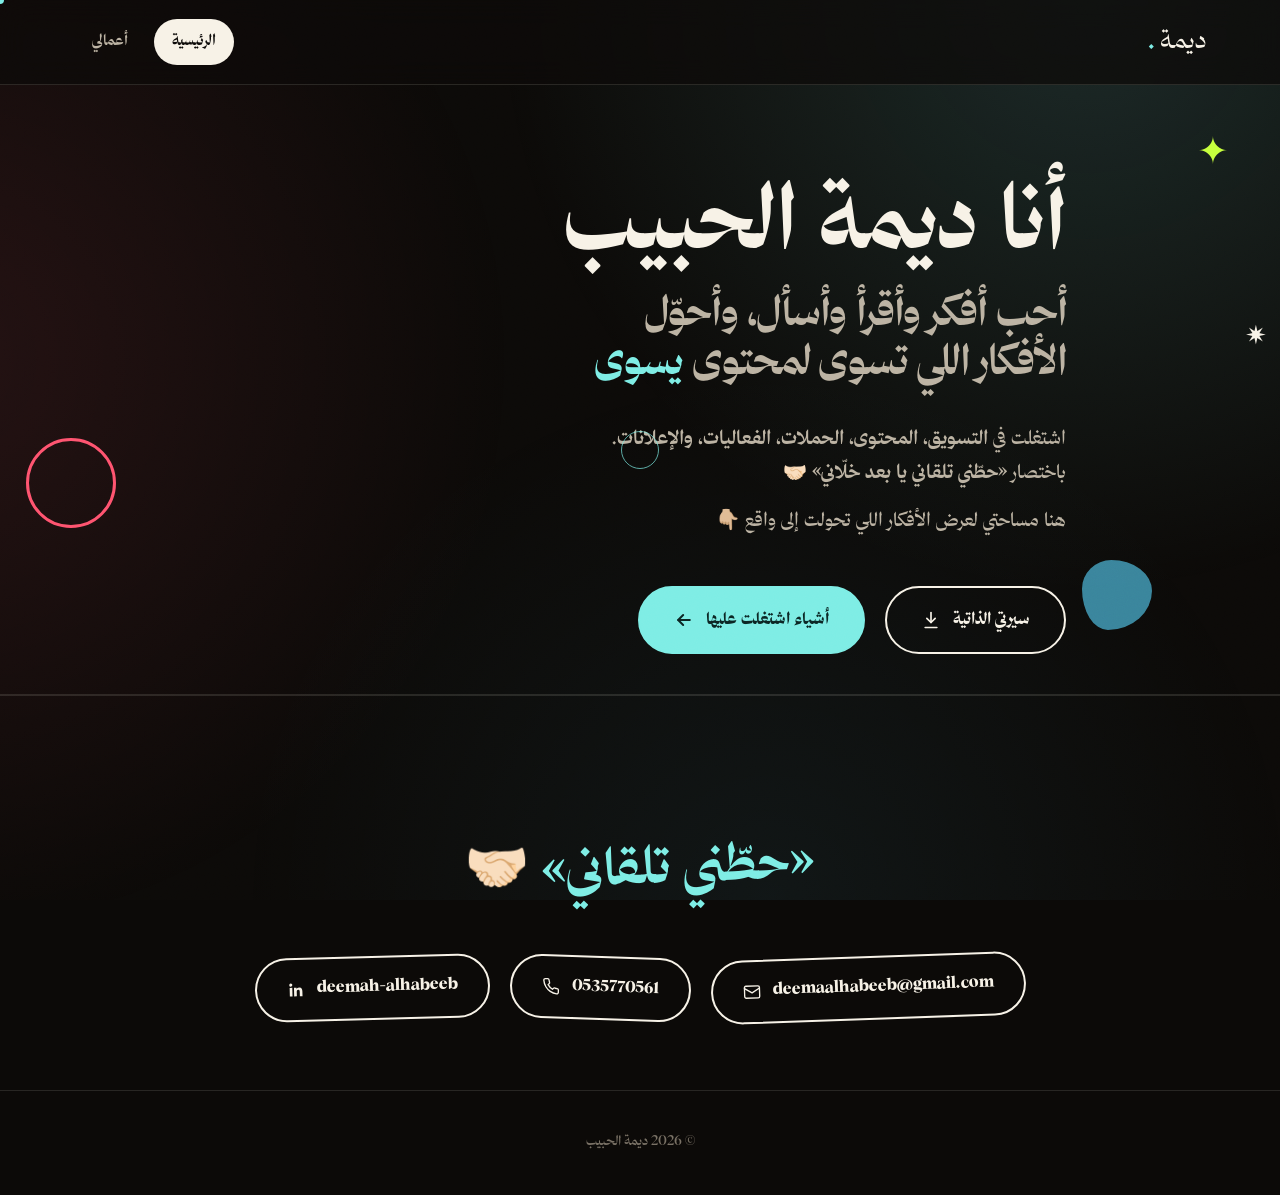
==== commit 990b5192: "Dim the hero's second line so the closing "يسوى" stands out Co-Authored-By: Claude Sonnet 5 <noreply" ====
--- a/index.html
+++ b/index.html
@@ -41,7 +41,7 @@
     <div class="container hero-inner">
       <h1 class="reveal">
         <span class="line-name">أنا ديمة الحبيب</span>
-        <span class="line-2">أحب أفكر وأقرأ وأسأل، وأحوّل الأفكار اللي تسوى لمحتوى يسوى</span>
+        <span class="line-2"><span class="line-2-dim">أحب أفكر وأقرأ وأسأل، وأحوّل الأفكار اللي تسوى لمحتوى</span> يسوى</span>
       </h1>
 
       <div class="hero-sub reveal">
--- a/css/style.css
+++ b/css/style.css
@@ -310,6 +310,9 @@
   font-size: clamp(1.5rem, 4vw, 2.6rem);
   margin-top: 10px;
 }
+.hero h1 .line-2 .line-2-dim {
+  color: var(--fg-dim);
+}
 
 .hero-sub {
   margin-top: 34px;
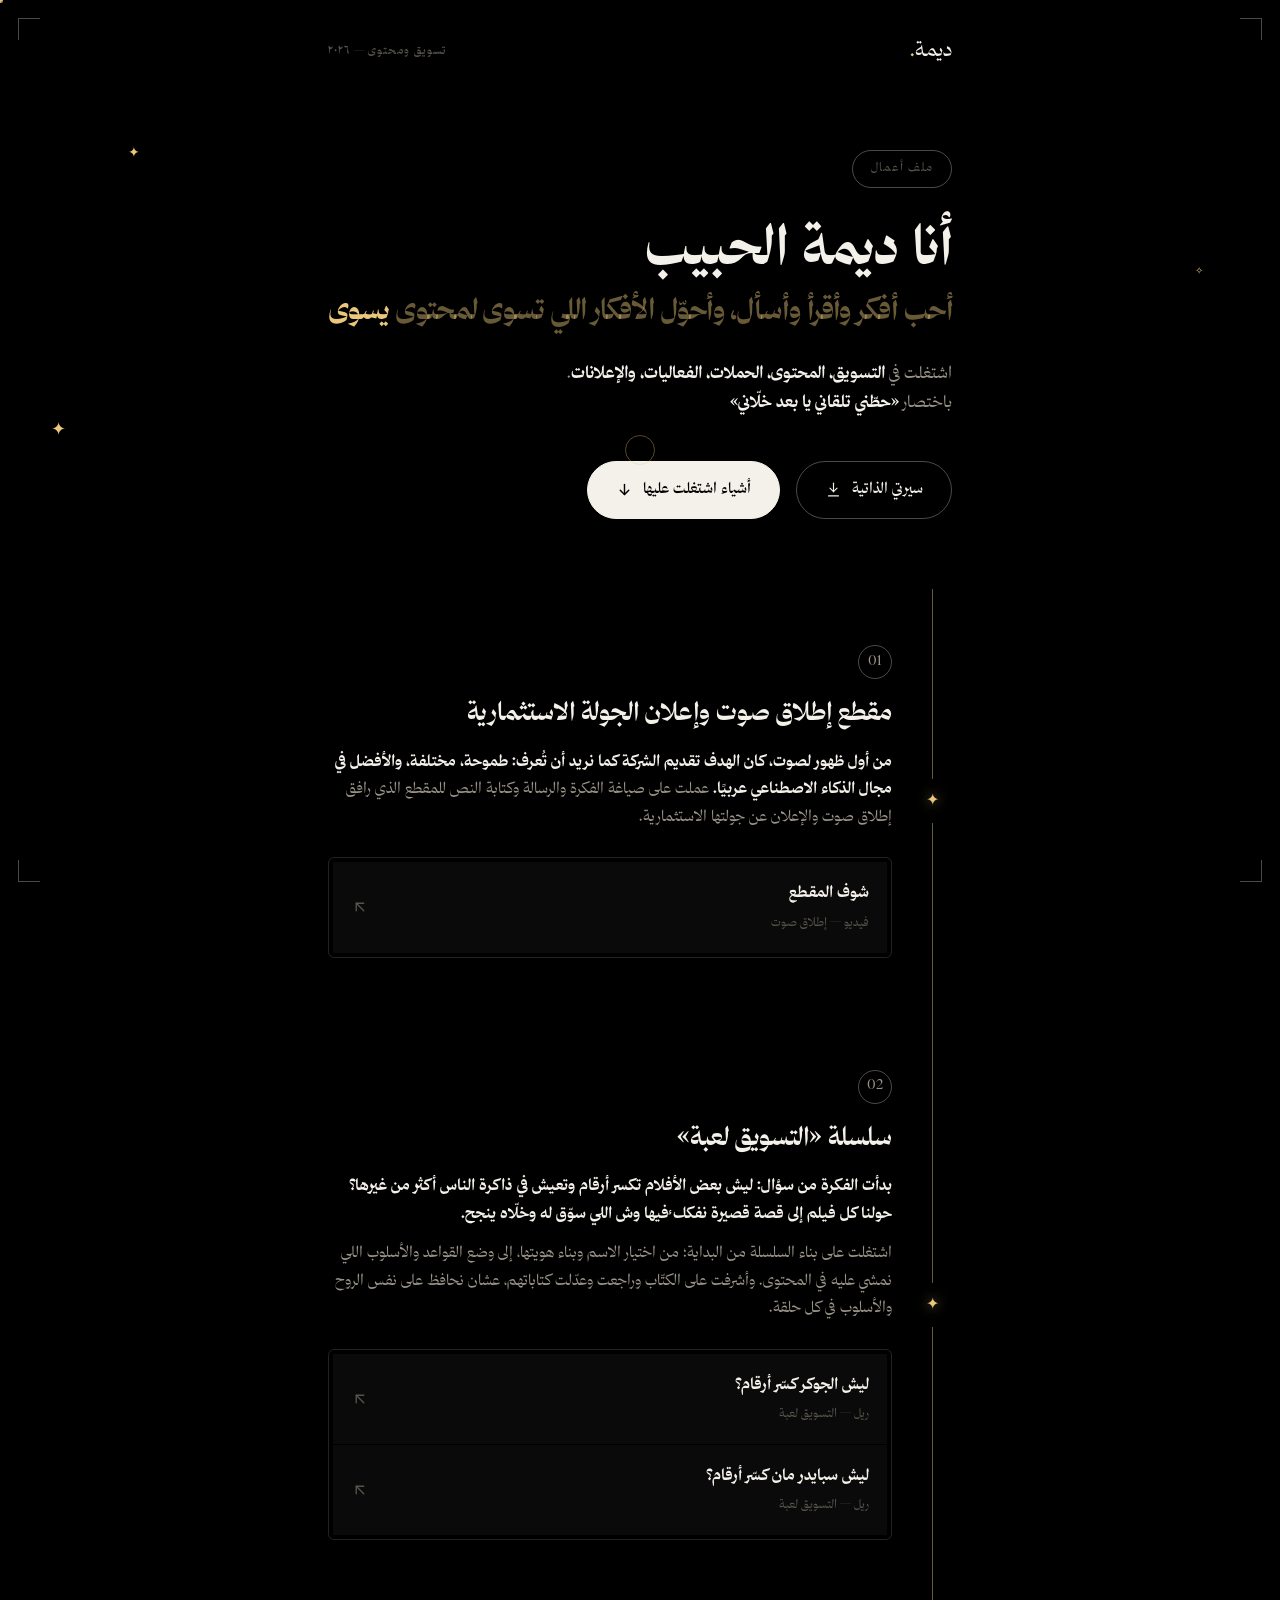
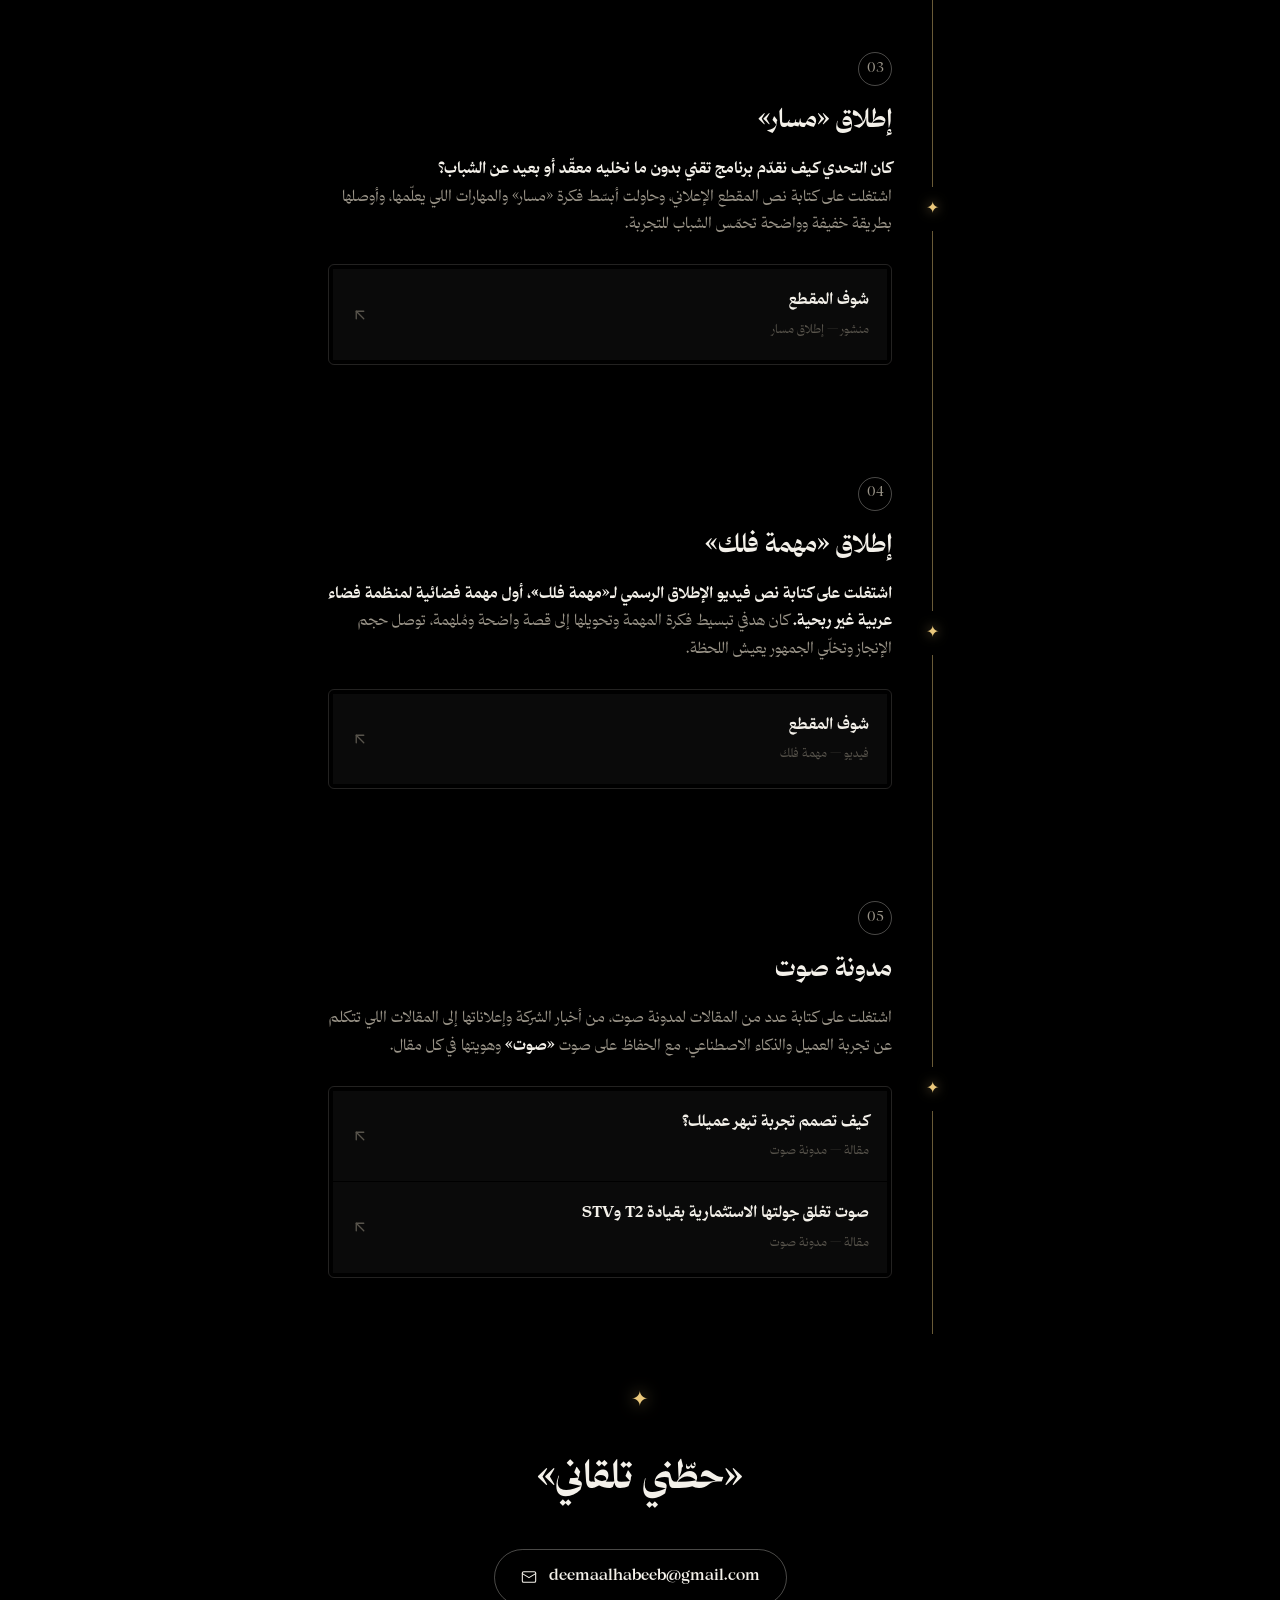
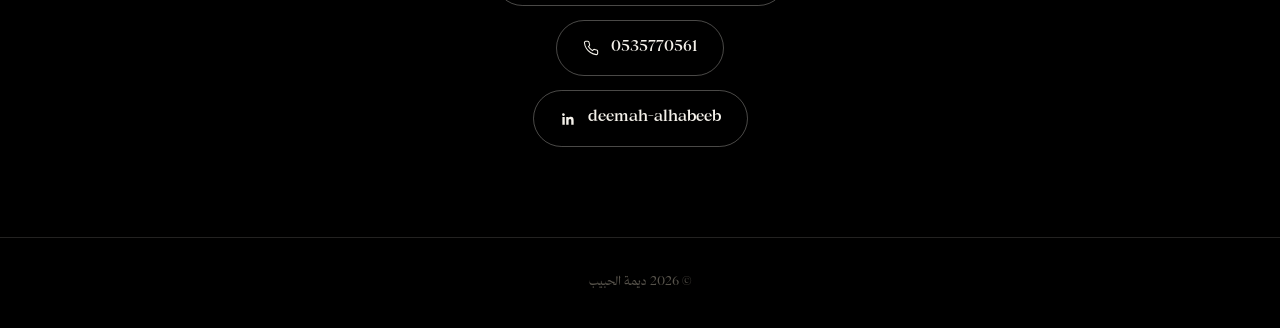
==== commit d0110f75: "New direction: single-page portrait portfolio with a literal star path Merge the home and projects p" ====
--- a/index.html
+++ b/index.html
@@ -9,78 +9,213 @@
 </head>
 <body>
 
-  <nav class="site-nav">
-    <div class="container">
-      <a href="index.html" class="brand">ديمة<span class="dot">.</span></a>
-      <div class="nav-links">
-        <a href="index.html" class="active">الرئيسية</a>
-        <a href="projects.html">أعمالي</a>
-      </div>
-    </div>
-  </nav>
-
-  <header class="hero">
-    <div class="shape-layer">
-      <div class="shape-wrap" data-depth="18" style="top:14%; inset-inline-end:8%;">
-        <div class="shape shape-blob" style="width:120px;height:120px;background:var(--gold);opacity:.85;"></div>
-      </div>
-      <div class="shape-wrap" data-depth="-14" style="top:58%; inset-inline-end:2%;">
-        <div class="shape shape-ring" style="width:90px;height:90px;color:var(--pink);"></div>
-      </div>
-      <div class="shape-wrap" data-depth="24" style="top:6%; inset-inline-start:4%;">
-        <div class="shape shape-star" style="font-family:'Thmanyah Serif Display',serif; font-size:2.4rem; color:var(--lime);">✦</div>
-      </div>
-      <div class="shape-wrap" data-depth="-10" style="top:78%; inset-inline-start:10%;">
-        <div class="shape shape-blob" style="width:70px;height:70px;background:var(--sky);opacity:.6; animation-duration:7s;"></div>
-      </div>
-      <div class="shape-wrap" data-depth="20" style="top:38%; inset-inline-start:1%;">
-        <div class="shape shape-star" style="font-family:'Thmanyah Serif Display',serif; font-size:1.6rem; color:var(--gold);">✷</div>
-      </div>
-    </div>
-
-    <div class="container hero-inner">
-      <h1 class="reveal">
-        <span class="line-name">أنا ديمة الحبيب</span>
-        <span class="line-2"><span class="line-2-dim">أحب أفكر وأقرأ وأسأل، وأحوّل الأفكار اللي تسوى لمحتوى</span> يسوى</span>
-      </h1>
-
-      <div class="hero-sub reveal">
-        <p>اشتغلت في <strong>التسويق، المحتوى، الحملات، الفعاليات، والإعلانات</strong>.<br />باختصار <strong>«حطّني تلقاني يا بعد خلّاني»</strong> 🤝🏻</p>
-        <p style="margin-top:14px;">هنا مساحتي لعرض الأفكار اللي تحولت إلى واقع 👇🏼</p>
-      </div>
-
-      <div class="hero-actions reveal">
-        <a class="btn btn-secondary" href="https://drive.google.com/file/d/1Nu7sSL_mhHHBpoDTUtnCmArTJKSvqzUx/view?usp=sharing" target="_blank" rel="noopener">
-          سيرتي الذاتية
-          <svg viewBox="0 0 24 24" fill="none" stroke="currentColor" stroke-width="2" stroke-linecap="round" stroke-linejoin="round"><path d="M12 3v12"/><path d="M7 10l5 5 5-5"/><path d="M5 21h14"/></svg>
-        </a>
-        <a class="btn btn-primary" href="projects.html">
-          أشياء اشتغلت عليها
-          <svg viewBox="0 0 24 24" fill="none" stroke="currentColor" stroke-width="2.4" stroke-linecap="round" stroke-linejoin="round"><path d="M19 12H5"/><path d="M11 6l-6 6 6 6"/></svg>
-        </a>
-      </div>
+  <div class="frame-marks" aria-hidden="true">
+    <span class="frame-corner tl"></span>
+    <span class="frame-corner tr"></span>
+    <span class="frame-corner bl"></span>
+    <span class="frame-corner br"></span>
+  </div>
+
+  <header class="top-bar">
+    <div class="top-bar-inner">
+      <a href="#hero" class="brand">ديمة<span class="dot">.</span></a>
+      <span class="top-label">تسويق ومحتوى — ٢٠٢٦</span>
     </div>
   </header>
 
-  <section class="closing">
-    <div class="container">
-      <h2 class="reveal"><span class="accent-word">«حطّني تلقاني»</span> 🤝🏻</h2>
-      <div class="contact-row reveal">
-        <a class="contact-pill" href="mailto:deemaalhabeeb@gmail.com">
-          <svg viewBox="0 0 24 24" fill="none" stroke="currentColor" stroke-width="1.8" stroke-linecap="round" stroke-linejoin="round"><rect x="2" y="4" width="20" height="16" rx="2"/><path d="m2 7 10 6 10-6"/></svg>
-          deemaalhabeeb@gmail.com
-        </a>
-        <a class="contact-pill" href="tel:+966535770561">
-          <svg viewBox="0 0 24 24" fill="none" stroke="currentColor" stroke-width="1.8" stroke-linecap="round" stroke-linejoin="round"><path d="M22 16.92v3a2 2 0 0 1-2.18 2 19.79 19.79 0 0 1-8.63-3.07 19.5 19.5 0 0 1-6-6 19.79 19.79 0 0 1-3.07-8.67A2 2 0 0 1 4.11 2h3a2 2 0 0 1 2 1.72c.127.96.361 1.903.7 2.81a2 2 0 0 1-.45 2.11L8.09 9.91a16 16 0 0 0 6 6l1.27-1.27a2 2 0 0 1 2.11-.45c.907.339 1.85.573 2.81.7A2 2 0 0 1 22 16.92z"/></svg>
-          0535770561
-        </a>
-        <a class="contact-pill" href="https://www.linkedin.com/in/deemah-alhabeeb" target="_blank" rel="noopener">
-          <svg viewBox="0 0 24 24" fill="currentColor" stroke="none"><path d="M20.45 20.45h-3.56v-5.57c0-1.33-.02-3.04-1.85-3.04-1.86 0-2.14 1.45-2.14 2.95v5.66H9.34V9h3.41v1.56h.05c.48-.9 1.64-1.85 3.37-1.85 3.6 0 4.27 2.37 4.27 5.45v6.29zM5.34 7.43a2.07 2.07 0 1 1 0-4.13 2.07 2.07 0 0 1 0 4.13zM7.12 20.45H3.56V9h3.56v11.45z"/></svg>
-          deemah-alhabeeb
-        </a>
+  <main>
+    <section class="hero" id="hero">
+      <div class="hero-stars" aria-hidden="true">
+        <span class="lit-star s1">✦</span>
+        <span class="lit-star s2">✧</span>
+        <span class="lit-star s3">✦</span>
       </div>
-    </div>
-  </section>
+
+      <div class="container hero-inner">
+        <div class="eyebrow reveal">ملف أعمال</div>
+
+        <h1 class="reveal">
+          <span class="line-name">أنا ديمة الحبيب</span>
+          <span class="line-2"><span class="line-2-dim">أحب أفكر وأقرأ وأسأل، وأحوّل الأفكار اللي تسوى لمحتوى</span> يسوى</span>
+        </h1>
+
+        <div class="hero-sub reveal">
+          <p>اشتغلت في <strong>التسويق، المحتوى، الحملات، الفعاليات، والإعلانات</strong>.<br />باختصار <strong>«حطّني تلقاني يا بعد خلّاني»</strong></p>
+        </div>
+
+        <div class="hero-actions reveal">
+          <a class="btn btn-secondary" href="https://drive.google.com/file/d/1Nu7sSL_mhHHBpoDTUtnCmArTJKSvqzUx/view?usp=sharing" target="_blank" rel="noopener">
+            سيرتي الذاتية
+            <svg viewBox="0 0 24 24" fill="none" stroke="currentColor" stroke-width="1.6" stroke-linecap="round" stroke-linejoin="round"><path d="M12 3v12"/><path d="M7 10l5 5 5-5"/><path d="M5 21h14"/></svg>
+          </a>
+          <a class="btn btn-primary" href="#path">
+            أشياء اشتغلت عليها
+            <svg viewBox="0 0 24 24" fill="none" stroke="currentColor" stroke-width="2" stroke-linecap="round" stroke-linejoin="round"><path d="M12 5v14"/><path d="M6 13l6 6 6-6"/></svg>
+          </a>
+        </div>
+      </div>
+    </section>
+
+    <section class="path" id="path">
+
+      <article class="stop reveal" data-stop>
+        <div class="stop-rail">
+          <span class="rail-seg rail-top"></span>
+          <span class="stop-star">✦</span>
+          <span class="rail-seg rail-bottom"></span>
+        </div>
+        <div class="stop-content">
+          <span class="stop-number">01</span>
+          <h2 class="stop-title">مقطع إطلاق صوت وإعلان الجولة الاستثمارية</h2>
+          <p class="stop-desc"><strong>من أول ظهور لصوت، كان الهدف تقديم الشركة كما نريد أن تُعرف: طموحة، مختلفة، والأفضل في مجال الذكاء الاصطناعي عربيًا.</strong> عملت على صياغة الفكرة والرسالة وكتابة النص للمقطع الذي رافق إطلاق صوت والإعلان عن جولتها الاستثمارية.</p>
+          <div class="embed-frame">
+            <div class="link-cards">
+              <a class="link-card" href="https://youtu.be/bXi3YapOhQ0" target="_blank" rel="noopener">
+                <div>
+                  <div class="link-title">شوف المقطع</div>
+                  <div class="link-label">فيديو — إطلاق صوت</div>
+                </div>
+                <svg class="link-icon" viewBox="0 0 24 24" fill="none" stroke="currentColor" stroke-width="1.8" stroke-linecap="round" stroke-linejoin="round"><path d="M7 17 17 7"/><path d="M7 7h10v10"/></svg>
+              </a>
+            </div>
+          </div>
+        </div>
+      </article>
+
+      <article class="stop reveal" data-stop>
+        <div class="stop-rail">
+          <span class="rail-seg rail-top"></span>
+          <span class="stop-star">✦</span>
+          <span class="rail-seg rail-bottom"></span>
+        </div>
+        <div class="stop-content">
+          <span class="stop-number">02</span>
+          <h2 class="stop-title">سلسلة «التسويق لعبة»</h2>
+          <p class="stop-desc"><strong>بدأت الفكرة من سؤال: ليش بعض الأفلام تكسر أرقام وتعيش في ذاكرة الناس أكثر من غيرها؟<br />حولنا كل فيلم إلى قصة قصيرة نفكك فيها وش اللي سوّق له وخلّاه ينجح.</strong></p>
+          <p class="stop-desc">اشتغلت على بناء السلسلة من البداية؛ من اختيار الاسم وبناء هويتها، إلى وضع القواعد والأسلوب اللي نمشي عليه في المحتوى. وأشرفت على الكتّاب وراجعت وعدّلت كتاباتهم، عشان نحافظ على نفس الروح والأسلوب في كل حلقة.</p>
+          <div class="embed-frame">
+            <div class="link-cards">
+              <a class="link-card" href="https://www.instagram.com/makhrajsa/reel/DW60jWRjCCx/" target="_blank" rel="noopener">
+                <div>
+                  <div class="link-title">ليش الجوكر كسّر أرقام؟</div>
+                  <div class="link-label">ريل — التسويق لعبة</div>
+                </div>
+                <svg class="link-icon" viewBox="0 0 24 24" fill="none" stroke="currentColor" stroke-width="1.8" stroke-linecap="round" stroke-linejoin="round"><path d="M7 17 17 7"/><path d="M7 7h10v10"/></svg>
+              </a>
+              <a class="link-card" href="https://www.instagram.com/reel/DYsIWjMstiy/" target="_blank" rel="noopener">
+                <div>
+                  <div class="link-title">ليش سبايدر مان كسّر أرقام؟</div>
+                  <div class="link-label">ريل — التسويق لعبة</div>
+                </div>
+                <svg class="link-icon" viewBox="0 0 24 24" fill="none" stroke="currentColor" stroke-width="1.8" stroke-linecap="round" stroke-linejoin="round"><path d="M7 17 17 7"/><path d="M7 7h10v10"/></svg>
+              </a>
+            </div>
+          </div>
+        </div>
+      </article>
+
+      <article class="stop reveal" data-stop>
+        <div class="stop-rail">
+          <span class="rail-seg rail-top"></span>
+          <span class="stop-star">✦</span>
+          <span class="rail-seg rail-bottom"></span>
+        </div>
+        <div class="stop-content">
+          <span class="stop-number">03</span>
+          <h2 class="stop-title">إطلاق «مسار»</h2>
+          <p class="stop-desc"><strong>كان التحدي كيف نقدّم برنامج تقني بدون ما نخليه معقّد أو بعيد عن الشباب؟</strong><br />اشتغلت على كتابة نص المقطع الإعلاني، وحاولت أبسّط فكرة «مسار» والمهارات اللي يعلّمها، وأوصلها بطريقة خفيفة وواضحة تحمّس الشباب للتجربة.</p>
+          <div class="embed-frame">
+            <div class="link-cards">
+              <a class="link-card" href="https://x.com/devWithSANI/status/1844779348592648451" target="_blank" rel="noopener">
+                <div>
+                  <div class="link-title">شوف المقطع</div>
+                  <div class="link-label">منشور — إطلاق مسار</div>
+                </div>
+                <svg class="link-icon" viewBox="0 0 24 24" fill="none" stroke="currentColor" stroke-width="1.8" stroke-linecap="round" stroke-linejoin="round"><path d="M7 17 17 7"/><path d="M7 7h10v10"/></svg>
+              </a>
+            </div>
+          </div>
+        </div>
+      </article>
+
+      <article class="stop reveal" data-stop>
+        <div class="stop-rail">
+          <span class="rail-seg rail-top"></span>
+          <span class="stop-star">✦</span>
+          <span class="rail-seg rail-bottom"></span>
+        </div>
+        <div class="stop-content">
+          <span class="stop-number">04</span>
+          <h2 class="stop-title">إطلاق «مهمة فلك»</h2>
+          <p class="stop-desc"><strong>اشتغلت على كتابة نص فيديو الإطلاق الرسمي لـ«مهمة فلك»، أول مهمة فضائية لمنظمة فضاء عربية غير ربحية.</strong> كان هدفي تبسيط فكرة المهمة وتحويلها إلى قصة واضحة ومُلهمة، توصل حجم الإنجاز وتخلّي الجمهور يعيش اللحظة.</p>
+          <div class="embed-frame">
+            <div class="link-cards">
+              <a class="link-card" href="https://drive.google.com/file/d/1r0atZQde7FcO2r1dvAT44qNSZ7rBFGru/view" target="_blank" rel="noopener">
+                <div>
+                  <div class="link-title">شوف المقطع</div>
+                  <div class="link-label">فيديو — مهمة فلك</div>
+                </div>
+                <svg class="link-icon" viewBox="0 0 24 24" fill="none" stroke="currentColor" stroke-width="1.8" stroke-linecap="round" stroke-linejoin="round"><path d="M7 17 17 7"/><path d="M7 7h10v10"/></svg>
+              </a>
+            </div>
+          </div>
+        </div>
+      </article>
+
+      <article class="stop reveal" data-stop>
+        <div class="stop-rail">
+          <span class="rail-seg rail-top"></span>
+          <span class="stop-star">✦</span>
+          <span class="rail-seg rail-bottom"></span>
+        </div>
+        <div class="stop-content">
+          <span class="stop-number">05</span>
+          <h2 class="stop-title">مدونة صوت</h2>
+          <p class="stop-desc">اشتغلت على كتابة عدد من المقالات لمدونة صوت، من أخبار الشركة وإعلاناتها إلى المقالات اللي تتكلم عن تجربة العميل والذكاء الاصطناعي. مع الحفاظ على صوت <strong>«صوت»</strong> وهويتها في كل مقال.</p>
+          <div class="embed-frame">
+            <div class="link-cards">
+              <a class="link-card" href="https://www.sawt.sa/blogs/how-do-you-design-a-customer-experience-that-truly-wows-your-audience" target="_blank" rel="noopener">
+                <div>
+                  <div class="link-title">كيف تصمم تجربة تبهر عميلك؟</div>
+                  <div class="link-label">مقالة — مدونة صوت</div>
+                </div>
+                <svg class="link-icon" viewBox="0 0 24 24" fill="none" stroke="currentColor" stroke-width="1.8" stroke-linecap="round" stroke-linejoin="round"><path d="M7 17 17 7"/><path d="M7 7h10v10"/></svg>
+              </a>
+              <a class="link-card" href="https://www.sawt.sa/blogs/sawt-closes-investment-round-led-by-t2-and-stv-to-redefine-the-future-of-customer-service-in-the-region" target="_blank" rel="noopener">
+                <div>
+                  <div class="link-title">صوت تغلق جولتها الاستثمارية بقيادة T2 وSTV</div>
+                  <div class="link-label">مقالة — مدونة صوت</div>
+                </div>
+                <svg class="link-icon" viewBox="0 0 24 24" fill="none" stroke="currentColor" stroke-width="1.8" stroke-linecap="round" stroke-linejoin="round"><path d="M7 17 17 7"/><path d="M7 7h10v10"/></svg>
+              </a>
+            </div>
+          </div>
+        </div>
+      </article>
+
+    </section>
+
+    <section class="closing" id="contact">
+      <div class="closing-star reveal" aria-hidden="true">✦</div>
+      <div class="container">
+        <h2 class="reveal">«حطّني تلقاني»</h2>
+        <div class="contact-row reveal">
+          <a class="contact-pill" href="mailto:deemaalhabeeb@gmail.com">
+            <svg viewBox="0 0 24 24" fill="none" stroke="currentColor" stroke-width="1.6" stroke-linecap="round" stroke-linejoin="round"><rect x="2" y="4" width="20" height="16" rx="2"/><path d="m2 7 10 6 10-6"/></svg>
+            deemaalhabeeb@gmail.com
+          </a>
+          <a class="contact-pill" href="tel:+966535770561">
+            <svg viewBox="0 0 24 24" fill="none" stroke="currentColor" stroke-width="1.6" stroke-linecap="round" stroke-linejoin="round"><path d="M22 16.92v3a2 2 0 0 1-2.18 2 19.79 19.79 0 0 1-8.63-3.07 19.5 19.5 0 0 1-6-6 19.79 19.79 0 0 1-3.07-8.67A2 2 0 0 1 4.11 2h3a2 2 0 0 1 2 1.72c.127.96.361 1.903.7 2.81a2 2 0 0 1-.45 2.11L8.09 9.91a16 16 0 0 0 6 6l1.27-1.27a2 2 0 0 1 2.11-.45c.907.339 1.85.573 2.81.7A2 2 0 0 1 22 16.92z"/></svg>
+            0535770561
+          </a>
+          <a class="contact-pill" href="https://www.linkedin.com/in/deemah-alhabeeb" target="_blank" rel="noopener">
+            <svg viewBox="0 0 24 24" fill="currentColor" stroke="none"><path d="M20.45 20.45h-3.56v-5.57c0-1.33-.02-3.04-1.85-3.04-1.86 0-2.14 1.45-2.14 2.95v5.66H9.34V9h3.41v1.56h.05c.48-.9 1.64-1.85 3.37-1.85 3.6 0 4.27 2.37 4.27 5.45v6.29zM5.34 7.43a2.07 2.07 0 1 1 0-4.13 2.07 2.07 0 0 1 0 4.13zM7.12 20.45H3.56V9h3.56v11.45z"/></svg>
+            deemah-alhabeeb
+          </a>
+        </div>
+      </div>
+    </section>
+  </main>
 
   <footer class="site-footer">
     <div class="container">© 2026 ديمة الحبيب</div>
--- a/css/style.css
+++ b/css/style.css
@@ -50,26 +50,16 @@
 }
 
 :root {
-  --bg: #0c0a08;
-  --bg-alt: #17130f;
-  --bg-card: #1c1712;
-  --line: rgba(247, 242, 231, 0.12);
-  --line-strong: rgba(247, 242, 231, 0.24);
-  --fg: #f7f2e7;
-  --fg-dim: #bcb3a3;
-  --fg-faint: #7a7266;
-  --accent: #7eede5;
-  --accent-ink: #0b2624;
-  --pink: #ff5470;
-  --lime: #c6ff3d;
-  --sky: #5ad8ff;
-  --radius: 26px;
-  --max-w: 1180px;
-  --tilt-1: -3deg;
-  --tilt-2: 2deg;
-  --tilt-3: -1.5deg;
-  --tilt-4: 2.5deg;
-  --tilt-5: -2deg;
+  --bg: #000000;
+  --bg-alt: #0a0a0a;
+  --line: rgba(244, 241, 234, 0.14);
+  --line-strong: rgba(244, 241, 234, 0.3);
+  --fg: #f4f1ea;
+  --fg-dim: #9a9488;
+  --fg-faint: #58544c;
+  --star: #e9c77b;
+  --star-dim: rgba(233, 199, 123, 0.45);
+  --max-w: 680px;
 }
 
 html {
@@ -90,53 +80,42 @@
 strong, b {
   font-family: "Thmanyah Serif Text", "Thmanyah Serif Display", serif;
   font-weight: 700;
+  color: var(--fg);
 }
 
 @media (hover: none), (pointer: coarse) {
   body { cursor: auto; }
 }
 
-.display {
-  font-family: "Thmanyah Serif Display", serif;
-}
-
-/* grain texture */
-body::after {
-  content: "";
-  position: fixed;
-  inset: 0;
-  z-index: 998;
-  pointer-events: none;
-  opacity: 0.05;
-  mix-blend-mode: overlay;
-  background-image: url("data:image/svg+xml;utf8,<svg xmlns='http://www.w3.org/2000/svg' width='120' height='120'><filter id='n'><feTurbulence type='fractalNoise' baseFrequency='0.9' numOctaves='2' stitchTiles='stitch'/></filter><rect width='100%25' height='100%25' filter='url(%23n)'/></svg>");
-}
-
-body::before {
-  content: "";
-  position: fixed;
-  inset: 0;
-  z-index: -1;
-  background:
-    radial-gradient(circle at 85% 0%, rgba(126, 237, 229, 0.14), transparent 42%),
-    radial-gradient(circle at -5% 40%, rgba(255, 84, 112, 0.10), transparent 40%),
-    radial-gradient(circle at 60% 100%, rgba(90, 216, 255, 0.06), transparent 45%);
-  pointer-events: none;
-}
-
-a {
-  color: inherit;
-  text-decoration: none;
-}
-
+a { color: inherit; text-decoration: none; }
 ul { list-style: none; }
 img, video, iframe { max-width: 100%; display: block; }
 
 .container {
   max-width: var(--max-w);
   margin: 0 auto;
-  padding: 0 24px;
+  padding: 0 28px;
   position: relative;
+}
+
+/* ===== Fixed corner frame ===== */
+.frame-marks {
+  position: fixed;
+  inset: 0;
+  z-index: 40;
+  pointer-events: none;
+}
+.frame-corner {
+  position: absolute;
+  width: 22px;
+  height: 22px;
+}
+.frame-corner.tl { top: 18px; left: 18px; border-top: 1px solid var(--line-strong); border-left: 1px solid var(--line-strong); }
+.frame-corner.tr { top: 18px; right: 18px; border-top: 1px solid var(--line-strong); border-right: 1px solid var(--line-strong); }
+.frame-corner.bl { bottom: 18px; left: 18px; border-bottom: 1px solid var(--line-strong); border-left: 1px solid var(--line-strong); }
+.frame-corner.br { bottom: 18px; right: 18px; border-bottom: 1px solid var(--line-strong); border-right: 1px solid var(--line-strong); }
+@media (max-width: 560px) {
+  .frame-marks { display: none; }
 }
 
 /* ===== Custom cursor ===== */
@@ -151,154 +130,99 @@
   will-change: transform;
 }
 .cursor-dot {
-  width: 8px;
-  height: 8px;
-  background: var(--accent);
+  width: 5px;
+  height: 5px;
+  background: var(--star);
 }
 .cursor-ring {
-  width: 38px;
-  height: 38px;
-  border: 1.5px solid var(--accent);
+  width: 30px;
+  height: 30px;
+  border: 1px solid var(--star-dim);
   transition: width 0.25s ease, height 0.25s ease, border-color 0.25s ease, opacity 0.25s ease;
-  opacity: 0.7;
+  opacity: 0.8;
 }
 .cursor-ring.is-hover {
-  width: 64px;
-  height: 64px;
-  border-color: var(--pink);
+  width: 50px;
+  height: 50px;
+  border-color: var(--star);
   opacity: 1;
 }
 @media (hover: none), (pointer: coarse) {
   .cursor-dot, .cursor-ring { display: none; }
 }
 
-/* ===== Floating shapes ===== */
-.shape-layer {
-  position: absolute;
-  inset: 0;
-  overflow: hidden;
-  pointer-events: none;
-  z-index: 0;
-}
-.shape-wrap {
-  position: absolute;
-  will-change: transform;
-}
-.shape {
-  will-change: transform;
-}
-.shape-blob {
-  border-radius: 42% 58% 63% 37% / 41% 44% 56% 59%;
-  animation: float-blob 9s ease-in-out infinite;
-}
-.shape-ring {
-  border-radius: 50%;
-  border: 3px solid currentColor;
-  animation: float-spin 16s linear infinite;
-}
-.shape-star {
-  animation: float-wiggle 6s ease-in-out infinite;
-}
-@keyframes float-blob {
-  0%, 100% { transform: translate(0, 0) rotate(0deg) scale(1); }
-  33% { transform: translate(12px, -18px) rotate(8deg) scale(1.05); }
-  66% { transform: translate(-14px, 10px) rotate(-6deg) scale(0.97); }
-}
-@keyframes float-spin {
-  from { transform: rotate(0deg); }
-  to { transform: rotate(360deg); }
-}
-@keyframes float-wiggle {
-  0%, 100% { transform: rotate(0deg) translateY(0); }
-  50% { transform: rotate(14deg) translateY(-10px); }
-}
-
-/* ===== Nav ===== */
-.site-nav {
-  position: sticky;
-  top: 0;
-  z-index: 50;
-  backdrop-filter: blur(14px);
-  background: rgba(12, 10, 8, 0.75);
-  border-bottom: 1px solid var(--line);
-}
-.site-nav .container {
+/* ===== Top bar ===== */
+.top-bar {
+  padding: 34px 0 0;
+}
+.top-bar-inner {
+  max-width: var(--max-w);
+  margin: 0 auto;
+  padding: 0 28px;
   display: flex;
   align-items: center;
   justify-content: space-between;
-  height: 84px;
+  gap: 16px;
 }
 .brand {
   font-family: "Thmanyah Serif Display", serif;
-  font-size: 1.6rem;
-  display: inline-flex;
-  align-items: center;
-  gap: 4px;
-  transition: transform 0.35s cubic-bezier(0.34, 1.56, 0.64, 1);
-}
-.brand:hover { transform: rotate(-6deg) scale(1.08); }
-.brand .dot {
-  color: var(--accent);
-  font-size: 1.9rem;
-  line-height: 0;
-}
-.nav-links {
-  display: flex;
-  align-items: center;
-  gap: 8px;
-  font-size: 0.95rem;
-}
-.nav-links a {
-  position: relative;
-  padding: 10px 18px;
-  border-radius: 999px;
-  color: var(--fg-dim);
-  font-weight: 700;
-  transition: color 0.25s ease, background 0.25s ease, transform 0.25s ease;
-  display: inline-block;
-}
-.nav-links a:hover {
-  color: var(--bg);
-  background: var(--accent);
-  transform: rotate(-2deg);
-}
-.nav-links a.active {
-  color: var(--bg);
-  background: var(--fg);
+  font-size: 1.3rem;
+}
+.brand .dot { color: var(--star); }
+.top-label {
+  font-size: 0.72rem;
+  letter-spacing: 0.08em;
+  color: var(--fg-faint);
+  font-weight: 500;
 }
 
 /* ===== Hero ===== */
 .hero {
   position: relative;
-  padding: 90px 0 40px;
+  padding: 80px 0 60px;
   isolation: isolate;
 }
+.hero-stars {
+  position: absolute;
+  inset: 0;
+  pointer-events: none;
+  z-index: 0;
+}
+.lit-star {
+  position: absolute;
+  color: var(--star);
+  font-size: 0.9rem;
+  animation: twinkle 4.5s ease-in-out infinite;
+}
+.lit-star.s1 { top: 14%; inset-inline-end: 10%; animation-delay: 0s; }
+.lit-star.s2 { top: 38%; inset-inline-start: 6%; font-size: 0.6rem; animation-delay: 1.4s; }
+.lit-star.s3 { top: 68%; inset-inline-end: 4%; font-size: 1.1rem; animation-delay: 2.6s; }
+@keyframes twinkle {
+  0%, 100% { opacity: 0.25; }
+  50% { opacity: 0.9; }
+}
+
 .hero-inner {
-  max-width: 900px;
+  position: relative;
+  z-index: 1;
 }
 .eyebrow {
-  display: inline-flex;
-  align-items: center;
-  gap: 10px;
-  font-size: 0.85rem;
-  color: var(--accent-ink);
-  background: var(--accent);
-  padding: 9px 20px;
+  display: inline-block;
+  font-size: 0.78rem;
+  letter-spacing: 0.1em;
+  color: var(--fg-faint);
+  border: 1px solid var(--line-strong);
   border-radius: 999px;
-  margin-bottom: 32px;
-  font-weight: 900;
-  transform: rotate(-3deg);
-  box-shadow: 6px 6px 0 var(--line-strong);
+  padding: 7px 18px;
+  margin-bottom: 30px;
 }
 
 .hero h1 {
   font-family: "Thmanyah Serif Display", serif;
-  font-size: clamp(2.4rem, 7.2vw, 5.6rem);
-  line-height: 1.18;
+  font-size: clamp(2.1rem, 9vw, 3.4rem);
+  line-height: 1.22;
   letter-spacing: -0.01em;
   text-wrap: balance;
-  position: relative;
-  z-index: 1;
 }
 .hero h1 .line-name {
   display: block;
@@ -306,328 +230,258 @@
 }
 .hero h1 .line-2 {
   display: block;
-  color: var(--accent);
-  font-size: clamp(1.5rem, 4vw, 2.6rem);
+  color: var(--star);
+  font-size: clamp(1.3rem, 5vw, 1.8rem);
   margin-top: 10px;
 }
 .hero h1 .line-2 .line-2-dim {
+  color: var(--star-dim);
+}
+
+.hero-sub {
+  margin-top: 30px;
+  font-size: 1.05rem;
   color: var(--fg-dim);
-}
-
-.hero-sub {
-  margin-top: 34px;
-  font-size: clamp(1.02rem, 1.6vw, 1.2rem);
-  color: var(--fg-dim);
-  max-width: 700px;
-  font-weight: 500;
-  position: relative;
-  z-index: 1;
+  font-weight: 400;
 }
 
 .hero-actions {
-  margin-top: 46px;
+  margin-top: 42px;
   display: flex;
   flex-wrap: wrap;
-  gap: 20px;
-  position: relative;
-  z-index: 1;
+  gap: 16px;
 }
 
 .btn {
   display: inline-flex;
   align-items: center;
-  gap: 12px;
-  padding: 18px 34px;
+  gap: 10px;
+  padding: 15px 28px;
   border-radius: 999px;
-  font-size: 1.02rem;
-  font-weight: 900;
-  transition: transform 0.3s cubic-bezier(0.34, 1.56, 0.64, 1), box-shadow 0.3s ease, background 0.3s ease, color 0.3s ease;
-  border: 2.5px solid var(--fg);
-  cursor: pointer;
+  font-size: 0.95rem;
+  font-weight: 500;
+  border: 1px solid var(--line-strong);
+  color: var(--fg);
+  background: transparent;
+  transition: border-color 0.3s ease, background 0.3s ease, color 0.3s ease, transform 0.3s ease;
 }
 .btn-primary {
-  background: var(--accent);
-  color: var(--accent-ink);
-  border-color: var(--accent);
-}
-.btn-secondary {
-  background: transparent;
-  color: var(--fg);
+  background: var(--fg);
+  color: var(--bg);
+  border-color: var(--fg);
 }
 .btn:hover {
-  transform: translateY(-4px) rotate(-2deg);
-  box-shadow: 7px 9px 0 var(--pink);
-}
-.btn-primary:hover { box-shadow: 7px 9px 0 var(--fg); }
+  border-color: var(--star);
+  color: var(--star);
+  transform: translateY(-2px);
+}
+.btn-primary:hover {
+  background: var(--star);
+  border-color: var(--star);
+  color: #1a1304;
+}
 .btn svg {
-  width: 20px;
-  height: 20px;
+  width: 17px;
+  height: 17px;
   flex-shrink: 0;
   transition: transform 0.3s ease;
 }
-.btn:hover svg { transform: translateX(-4px) rotate(-8deg); }
-
-/* ===== Skills sticker cloud ===== */
+.btn:hover svg { transform: translateX(-3px); }
+
+/* ===== Path ===== */
+.path {
+  padding: 10px 0 10px;
+}
+.stop {
+  max-width: var(--max-w);
+  margin: 0 auto;
+  padding: 0 28px;
+  display: grid;
+  grid-template-columns: 40px 1fr;
+  column-gap: 20px;
+}
+.stop-rail {
+  display: flex;
+  flex-direction: column;
+  align-items: center;
+  align-self: stretch;
+}
+.rail-seg {
+  width: 1px;
+  flex: 1;
+  background: var(--line);
+  transition: background 0.8s ease;
+}
+.stop:first-child .rail-top { background: transparent; }
+.stop-star {
+  font-size: 1rem;
+  color: var(--fg-faint);
+  margin: 14px 0;
+  transition: color 0.6s ease, text-shadow 0.6s ease;
+  line-height: 1;
+}
+.stop.in-view .rail-seg { background: var(--star-dim); }
+.stop.in-view .stop-star {
+  color: var(--star);
+  text-shadow: 0 0 12px rgba(233, 199, 123, 0.65);
+}
+
+.stop-content {
+  padding: 56px 0 56px;
+}
+.stop-number {
+  display: inline-flex;
+  align-items: center;
+  justify-content: center;
+  width: 34px;
+  height: 34px;
+  border-radius: 50%;
+  border: 1px solid var(--line-strong);
+  font-size: 0.82rem;
+  color: var(--fg-dim);
+  margin-bottom: 18px;
+  font-family: "Thmanyah Serif Display", serif;
+}
+
+.stop-title {
+  font-family: "Thmanyah Serif Display", serif;
+  font-size: clamp(1.25rem, 4vw, 1.6rem);
+  margin-bottom: 16px;
+  line-height: 1.4;
+}
+
+.stop-desc {
+  color: var(--fg-dim);
+  font-size: 0.98rem;
+  font-weight: 400;
+  margin-bottom: 26px;
+}
+.stop-desc + .stop-desc { margin-top: -14px; }
+
+/* ===== Embeds / link cards ===== */
+.embed-frame {
+  border: 1px solid var(--line);
+  border-radius: 6px;
+  padding: 4px;
+  transition: border-color 0.4s ease;
+}
+.embed-frame:hover { border-color: var(--star-dim); }
+
+.link-cards {
+  display: flex;
+  flex-direction: column;
+  gap: 1px;
+}
+
+.link-card {
+  display: flex;
+  align-items: center;
+  justify-content: space-between;
+  gap: 16px;
+  padding: 18px 18px;
+  background: var(--bg-alt);
+  transition: background 0.25s ease, padding-inline-start 0.25s ease;
+}
+.link-card:hover {
+  background: #121009;
+  padding-inline-start: 24px;
+}
+.link-card .link-title {
+  font-weight: 700;
+  font-family: "Thmanyah Serif Text", "Thmanyah Serif Display", serif;
+  color: var(--fg);
+  font-size: 0.98rem;
+}
+.link-card .link-label {
+  font-size: 0.78rem;
+  color: var(--fg-faint);
+  margin-top: 5px;
+}
+.link-card .link-icon {
+  width: 18px;
+  height: 18px;
+  color: var(--fg-faint);
+  flex-shrink: 0;
+  transform: scaleX(-1);
+  transition: transform 0.3s ease, color 0.3s ease;
+}
+.link-card:hover .link-icon { color: var(--star); transform: scaleX(-1) translateX(-3px); }
+
 /* ===== Closing ===== */
 .closing {
-  padding: 130px 0 70px;
-  border-top: 2px solid var(--line);
+  padding: 40px 0 90px;
   text-align: center;
   position: relative;
-  overflow: hidden;
+}
+.closing-star {
+  font-size: 1.3rem;
+  color: var(--star);
+  text-shadow: 0 0 16px rgba(233, 199, 123, 0.6);
+  margin-bottom: 26px;
 }
 .closing h2 {
   font-family: "Thmanyah Serif Display", serif;
-  font-size: clamp(1.9rem, 5vw, 3.2rem);
-  margin-bottom: 40px;
-  position: relative;
-  z-index: 1;
-}
-.closing h2 .accent-word {
-  color: var(--accent);
-  display: inline-block;
-  transform: rotate(-2deg);
+  font-size: clamp(1.7rem, 7vw, 2.4rem);
+  margin-bottom: 36px;
 }
 
 .contact-row {
   display: flex;
-  flex-wrap: wrap;
-  justify-content: center;
-  gap: 20px;
-  position: relative;
-  z-index: 1;
+  flex-direction: column;
+  align-items: center;
+  gap: 14px;
 }
 .contact-pill {
   display: inline-flex;
   align-items: center;
   gap: 12px;
-  padding: 16px 30px;
-  border: 2.5px solid var(--fg);
+  padding: 14px 26px;
+  border: 1px solid var(--line-strong);
   border-radius: 999px;
-  font-size: 1rem;
-  font-weight: 900;
-  transition: transform 0.3s cubic-bezier(0.34, 1.56, 0.64, 1), background 0.3s ease, color 0.3s ease, box-shadow 0.3s ease;
+  font-size: 0.95rem;
+  font-weight: 500;
+  transition: border-color 0.3s ease, color 0.3s ease, transform 0.3s ease;
   direction: ltr;
 }
-.contact-pill:nth-child(1) { transform: rotate(-2deg); }
-.contact-pill:nth-child(2) { transform: rotate(2deg); }
-.contact-pill:nth-child(3) { transform: rotate(-1.5deg); }
 .contact-pill:hover {
-  background: var(--fg);
-  color: var(--bg);
-  transform: rotate(0deg) translateY(-4px) scale(1.04);
-  box-shadow: 6px 8px 0 var(--pink);
-}
-.contact-pill svg { width: 18px; height: 18px; }
+  border-color: var(--star);
+  color: var(--star);
+  transform: translateY(-2px);
+}
+.contact-pill svg { width: 16px; height: 16px; }
 
 footer.site-footer {
-  padding: 40px 0;
+  padding: 34px 0;
   text-align: center;
   color: var(--fg-faint);
-  font-size: 0.85rem;
-  font-weight: 500;
+  font-size: 0.78rem;
+  font-weight: 400;
   border-top: 1px solid var(--line);
 }
 
 /* ===== Reveal animation ===== */
 .reveal {
   opacity: 0;
-  transform: translateY(40px) rotate(-1.5deg) scale(0.96);
-  transition: opacity 0.75s cubic-bezier(0.16, 1, 0.3, 1), transform 0.75s cubic-bezier(0.16, 1, 0.3, 1);
+  transform: translateY(26px);
+  transition: opacity 0.8s cubic-bezier(0.16, 1, 0.3, 1), transform 0.8s cubic-bezier(0.16, 1, 0.3, 1);
 }
 .reveal.in-view {
   opacity: 1;
-  transform: translateY(0) rotate(0deg) scale(1);
-}
-
-/* ===== Projects page ===== */
-.page-header {
-  padding: 80px 0 20px;
-  position: relative;
-}
-.page-header h1 {
-  font-family: "Thmanyah Serif Display", serif;
-  font-size: clamp(2.2rem, 6vw, 4.2rem);
-  line-height: 1.15;
-  position: relative;
-  z-index: 1;
-}
-.page-header h1 .accent-word { color: var(--accent); }
-.page-header p {
-  margin-top: 20px;
-  color: var(--fg-dim);
-  max-width: 640px;
-  font-weight: 500;
-  position: relative;
-  z-index: 1;
-}
-
-.projects-list {
-  padding: 50px 0 130px;
-  display: flex;
-  flex-direction: column;
-  gap: 110px;
-}
-
-.project-card {
-  position: relative;
-  display: grid;
-  grid-template-columns: 1fr;
-  gap: 30px;
-}
-
-.project-index {
-  position: absolute;
-  top: -64px;
-  inset-inline-start: -10px;
-  font-family: "Thmanyah Serif Display", serif;
-  font-size: clamp(4.5rem, 11vw, 9rem);
-  line-height: 1;
-  color: transparent;
-  -webkit-text-stroke: 2px var(--line-strong);
-  z-index: 0;
-  pointer-events: none;
-  user-select: none;
-}
-.project-card:nth-child(5n+1) .project-index { -webkit-text-stroke-color: rgba(126, 237, 229, 0.35); }
-.project-card:nth-child(5n+2) .project-index { -webkit-text-stroke-color: rgba(255,84,112,0.35); }
-.project-card:nth-child(5n+3) .project-index { -webkit-text-stroke-color: rgba(198,255,61,0.35); }
-.project-card:nth-child(5n+4) .project-index { -webkit-text-stroke-color: rgba(90,216,255,0.35); }
-.project-card:nth-child(5n+5) .project-index { -webkit-text-stroke-color: rgba(126, 237, 229, 0.35); }
-
-.project-body { position: relative; z-index: 1; }
-
-.project-title {
-  font-family: "Thmanyah Serif Display", serif;
-  font-size: clamp(1.5rem, 3vw, 2.1rem);
-  margin-bottom: 20px;
-}
-
-.project-desc {
-  color: var(--fg-dim);
-  font-size: 1.02rem;
-  max-width: 760px;
-  font-weight: 500;
-  margin-bottom: 36px;
-}
-.project-desc + .project-desc { margin-top: -22px; }
-
-.embed-frame {
-  background: var(--bg-card);
-  border: 2.5px solid var(--line-strong);
-  border-radius: var(--radius);
-  padding: 20px;
-  position: relative;
-  z-index: 1;
-  transition: transform 0.4s cubic-bezier(0.34, 1.56, 0.64, 1), box-shadow 0.4s ease, border-color 0.4s ease;
-}
-.project-card:nth-child(5n+1) .embed-frame { transform: rotate(var(--tilt-1)); }
-.project-card:nth-child(5n+2) .embed-frame { transform: rotate(var(--tilt-2)); }
-.project-card:nth-child(5n+3) .embed-frame { transform: rotate(var(--tilt-3)); }
-.project-card:nth-child(5n+4) .embed-frame { transform: rotate(var(--tilt-4)); }
-.project-card:nth-child(5n+5) .embed-frame { transform: rotate(var(--tilt-5)); }
-.embed-frame:hover {
-  transform: rotate(0deg) scale(1.015);
-  border-color: var(--accent);
-  box-shadow: 10px 14px 0 var(--line-strong);
-}
-
-.link-cards {
-  display: flex;
-  flex-direction: column;
-  gap: 14px;
-}
-
-.link-card {
-  display: flex;
-  align-items: center;
-  justify-content: space-between;
-  gap: 16px;
-  padding: 24px 26px;
-  border-radius: 18px;
-  background: var(--bg-alt);
-  border: 2px solid var(--line);
-  transition: border-color 0.25s ease, background 0.25s ease, transform 0.25s cubic-bezier(0.34, 1.56, 0.64, 1);
-}
-.link-card:hover {
-  border-color: var(--accent);
-  background: rgba(126, 237, 229, 0.08);
-  transform: translateX(-6px) scale(1.01);
-}
-.link-card .link-title {
-  font-weight: 900;
-  color: var(--fg);
-  font-size: 1.05rem;
-}
-.link-card .link-label {
-  font-size: 0.82rem;
-  color: var(--fg-faint);
-  margin-top: 5px;
-}
-.link-card .link-icon {
-  width: 22px;
-  height: 22px;
-  color: var(--accent);
-  flex-shrink: 0;
-  transform: scaleX(-1);
-  transition: transform 0.3s ease;
-}
-.link-card:hover .link-icon { transform: scaleX(-1) translateX(-4px) rotate(-10deg); }
-
-.video-embed {
-  position: relative;
-  width: 100%;
-  padding-top: 56.25%;
-  border-radius: 14px;
-  overflow: hidden;
-  background: #000;
-}
-.video-embed iframe { position: absolute; inset: 0; width: 100%; height: 100%; border: 0; }
-
-.drive-embed {
-  position: relative;
-  width: 100%;
-  padding-top: 75%;
-  border-radius: 14px;
-  overflow: hidden;
-  background: #000;
-}
-.drive-embed iframe { position: absolute; inset: 0; width: 100%; height: 100%; border: 0; }
-
-.social-embeds {
-  display: grid;
-  grid-template-columns: 1fr 1fr;
-  gap: 20px;
-}
-.social-embed-item {
-  background: var(--bg-alt);
-  border-radius: 14px;
-  overflow: hidden;
-  display: flex;
-  justify-content: center;
-  padding: 10px;
-}
-.tweet-embed-wrap { display: flex; justify-content: center; min-height: 60px; }
-.social-embed-item blockquote a,
-.tweet-embed-wrap blockquote a {
-  color: var(--accent);
-  font-size: 0.9rem;
-  text-decoration: underline;
+  transform: translateY(0);
 }
 
 /* ===== Responsive ===== */
-@media (max-width: 720px) {
-  .social-embeds { grid-template-columns: 1fr; }
+@media (max-width: 560px) {
+  .top-label { display: none; }
   .btn { width: 100%; justify-content: center; }
   .hero-actions { flex-direction: column; }
-  .contact-row { flex-direction: column; align-items: center; }
-  .project-index { top: -40px; font-size: clamp(3.2rem, 18vw, 5rem); }
-  .projects-list { gap: 90px; }
+  .stop { grid-template-columns: 30px 1fr; column-gap: 14px; }
+  .stop-content { padding: 42px 0; }
 }
 
 @media (prefers-reduced-motion: reduce) {
   .reveal { opacity: 1; transform: none; transition: none; }
-  .shape { animation: none !important; }
+  .lit-star { animation: none; opacity: 0.6; }
   html { scroll-behavior: auto; }
   .cursor-dot, .cursor-ring { display: none; }
   body { cursor: auto; }
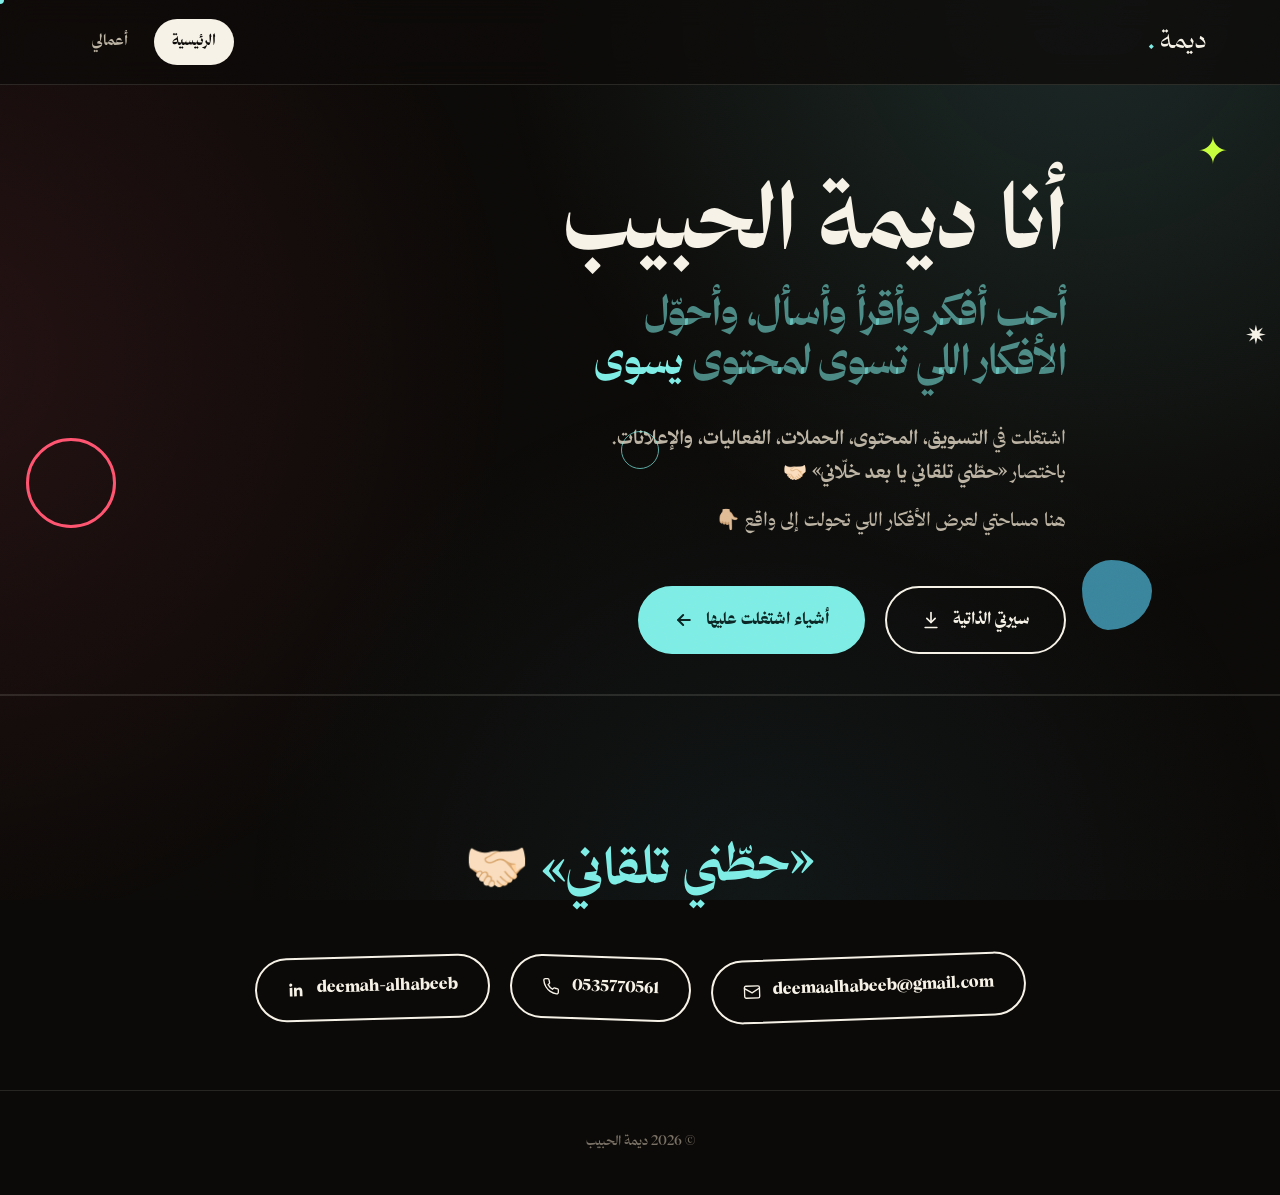
==== commit ec2d9dc1: "Revert to the previous bold/playful design Back out the single-page star-path redesign and restore t" ====
--- a/index.html
+++ b/index.html
@@ -9,213 +9,78 @@
 </head>
 <body>
 
-  <div class="frame-marks" aria-hidden="true">
-    <span class="frame-corner tl"></span>
-    <span class="frame-corner tr"></span>
-    <span class="frame-corner bl"></span>
-    <span class="frame-corner br"></span>
-  </div>
+  <nav class="site-nav">
+    <div class="container">
+      <a href="index.html" class="brand">ديمة<span class="dot">.</span></a>
+      <div class="nav-links">
+        <a href="index.html" class="active">الرئيسية</a>
+        <a href="projects.html">أعمالي</a>
+      </div>
+    </div>
+  </nav>
 
-  <header class="top-bar">
-    <div class="top-bar-inner">
-      <a href="#hero" class="brand">ديمة<span class="dot">.</span></a>
-      <span class="top-label">تسويق ومحتوى — ٢٠٢٦</span>
+  <header class="hero">
+    <div class="shape-layer">
+      <div class="shape-wrap" data-depth="18" style="top:14%; inset-inline-end:8%;">
+        <div class="shape shape-blob" style="width:120px;height:120px;background:var(--gold);opacity:.85;"></div>
+      </div>
+      <div class="shape-wrap" data-depth="-14" style="top:58%; inset-inline-end:2%;">
+        <div class="shape shape-ring" style="width:90px;height:90px;color:var(--pink);"></div>
+      </div>
+      <div class="shape-wrap" data-depth="24" style="top:6%; inset-inline-start:4%;">
+        <div class="shape shape-star" style="font-family:'Thmanyah Serif Display',serif; font-size:2.4rem; color:var(--lime);">✦</div>
+      </div>
+      <div class="shape-wrap" data-depth="-10" style="top:78%; inset-inline-start:10%;">
+        <div class="shape shape-blob" style="width:70px;height:70px;background:var(--sky);opacity:.6; animation-duration:7s;"></div>
+      </div>
+      <div class="shape-wrap" data-depth="20" style="top:38%; inset-inline-start:1%;">
+        <div class="shape shape-star" style="font-family:'Thmanyah Serif Display',serif; font-size:1.6rem; color:var(--gold);">✷</div>
+      </div>
+    </div>
+
+    <div class="container hero-inner">
+      <h1 class="reveal">
+        <span class="line-name">أنا ديمة الحبيب</span>
+        <span class="line-2"><span class="line-2-dim">أحب أفكر وأقرأ وأسأل، وأحوّل الأفكار اللي تسوى لمحتوى</span> يسوى</span>
+      </h1>
+
+      <div class="hero-sub reveal">
+        <p>اشتغلت في <strong>التسويق، المحتوى، الحملات، الفعاليات، والإعلانات</strong>.<br />باختصار <strong>«حطّني تلقاني يا بعد خلّاني»</strong> 🤝🏻</p>
+        <p style="margin-top:14px;">هنا مساحتي لعرض الأفكار اللي تحولت إلى واقع 👇🏼</p>
+      </div>
+
+      <div class="hero-actions reveal">
+        <a class="btn btn-secondary" href="https://drive.google.com/file/d/1Nu7sSL_mhHHBpoDTUtnCmArTJKSvqzUx/view?usp=sharing" target="_blank" rel="noopener">
+          سيرتي الذاتية
+          <svg viewBox="0 0 24 24" fill="none" stroke="currentColor" stroke-width="2" stroke-linecap="round" stroke-linejoin="round"><path d="M12 3v12"/><path d="M7 10l5 5 5-5"/><path d="M5 21h14"/></svg>
+        </a>
+        <a class="btn btn-primary" href="projects.html">
+          أشياء اشتغلت عليها
+          <svg viewBox="0 0 24 24" fill="none" stroke="currentColor" stroke-width="2.4" stroke-linecap="round" stroke-linejoin="round"><path d="M19 12H5"/><path d="M11 6l-6 6 6 6"/></svg>
+        </a>
+      </div>
     </div>
   </header>
 
-  <main>
-    <section class="hero" id="hero">
-      <div class="hero-stars" aria-hidden="true">
-        <span class="lit-star s1">✦</span>
-        <span class="lit-star s2">✧</span>
-        <span class="lit-star s3">✦</span>
+  <section class="closing">
+    <div class="container">
+      <h2 class="reveal"><span class="accent-word">«حطّني تلقاني»</span> 🤝🏻</h2>
+      <div class="contact-row reveal">
+        <a class="contact-pill" href="mailto:deemaalhabeeb@gmail.com">
+          <svg viewBox="0 0 24 24" fill="none" stroke="currentColor" stroke-width="1.8" stroke-linecap="round" stroke-linejoin="round"><rect x="2" y="4" width="20" height="16" rx="2"/><path d="m2 7 10 6 10-6"/></svg>
+          deemaalhabeeb@gmail.com
+        </a>
+        <a class="contact-pill" href="tel:+966535770561">
+          <svg viewBox="0 0 24 24" fill="none" stroke="currentColor" stroke-width="1.8" stroke-linecap="round" stroke-linejoin="round"><path d="M22 16.92v3a2 2 0 0 1-2.18 2 19.79 19.79 0 0 1-8.63-3.07 19.5 19.5 0 0 1-6-6 19.79 19.79 0 0 1-3.07-8.67A2 2 0 0 1 4.11 2h3a2 2 0 0 1 2 1.72c.127.96.361 1.903.7 2.81a2 2 0 0 1-.45 2.11L8.09 9.91a16 16 0 0 0 6 6l1.27-1.27a2 2 0 0 1 2.11-.45c.907.339 1.85.573 2.81.7A2 2 0 0 1 22 16.92z"/></svg>
+          0535770561
+        </a>
+        <a class="contact-pill" href="https://www.linkedin.com/in/deemah-alhabeeb" target="_blank" rel="noopener">
+          <svg viewBox="0 0 24 24" fill="currentColor" stroke="none"><path d="M20.45 20.45h-3.56v-5.57c0-1.33-.02-3.04-1.85-3.04-1.86 0-2.14 1.45-2.14 2.95v5.66H9.34V9h3.41v1.56h.05c.48-.9 1.64-1.85 3.37-1.85 3.6 0 4.27 2.37 4.27 5.45v6.29zM5.34 7.43a2.07 2.07 0 1 1 0-4.13 2.07 2.07 0 0 1 0 4.13zM7.12 20.45H3.56V9h3.56v11.45z"/></svg>
+          deemah-alhabeeb
+        </a>
       </div>
-
-      <div class="container hero-inner">
-        <div class="eyebrow reveal">ملف أعمال</div>
-
-        <h1 class="reveal">
-          <span class="line-name">أنا ديمة الحبيب</span>
-          <span class="line-2"><span class="line-2-dim">أحب أفكر وأقرأ وأسأل، وأحوّل الأفكار اللي تسوى لمحتوى</span> يسوى</span>
-        </h1>
-
-        <div class="hero-sub reveal">
-          <p>اشتغلت في <strong>التسويق، المحتوى، الحملات، الفعاليات، والإعلانات</strong>.<br />باختصار <strong>«حطّني تلقاني يا بعد خلّاني»</strong></p>
-        </div>
-
-        <div class="hero-actions reveal">
-          <a class="btn btn-secondary" href="https://drive.google.com/file/d/1Nu7sSL_mhHHBpoDTUtnCmArTJKSvqzUx/view?usp=sharing" target="_blank" rel="noopener">
-            سيرتي الذاتية
-            <svg viewBox="0 0 24 24" fill="none" stroke="currentColor" stroke-width="1.6" stroke-linecap="round" stroke-linejoin="round"><path d="M12 3v12"/><path d="M7 10l5 5 5-5"/><path d="M5 21h14"/></svg>
-          </a>
-          <a class="btn btn-primary" href="#path">
-            أشياء اشتغلت عليها
-            <svg viewBox="0 0 24 24" fill="none" stroke="currentColor" stroke-width="2" stroke-linecap="round" stroke-linejoin="round"><path d="M12 5v14"/><path d="M6 13l6 6 6-6"/></svg>
-          </a>
-        </div>
-      </div>
-    </section>
-
-    <section class="path" id="path">
-
-      <article class="stop reveal" data-stop>
-        <div class="stop-rail">
-          <span class="rail-seg rail-top"></span>
-          <span class="stop-star">✦</span>
-          <span class="rail-seg rail-bottom"></span>
-        </div>
-        <div class="stop-content">
-          <span class="stop-number">01</span>
-          <h2 class="stop-title">مقطع إطلاق صوت وإعلان الجولة الاستثمارية</h2>
-          <p class="stop-desc"><strong>من أول ظهور لصوت، كان الهدف تقديم الشركة كما نريد أن تُعرف: طموحة، مختلفة، والأفضل في مجال الذكاء الاصطناعي عربيًا.</strong> عملت على صياغة الفكرة والرسالة وكتابة النص للمقطع الذي رافق إطلاق صوت والإعلان عن جولتها الاستثمارية.</p>
-          <div class="embed-frame">
-            <div class="link-cards">
-              <a class="link-card" href="https://youtu.be/bXi3YapOhQ0" target="_blank" rel="noopener">
-                <div>
-                  <div class="link-title">شوف المقطع</div>
-                  <div class="link-label">فيديو — إطلاق صوت</div>
-                </div>
-                <svg class="link-icon" viewBox="0 0 24 24" fill="none" stroke="currentColor" stroke-width="1.8" stroke-linecap="round" stroke-linejoin="round"><path d="M7 17 17 7"/><path d="M7 7h10v10"/></svg>
-              </a>
-            </div>
-          </div>
-        </div>
-      </article>
-
-      <article class="stop reveal" data-stop>
-        <div class="stop-rail">
-          <span class="rail-seg rail-top"></span>
-          <span class="stop-star">✦</span>
-          <span class="rail-seg rail-bottom"></span>
-        </div>
-        <div class="stop-content">
-          <span class="stop-number">02</span>
-          <h2 class="stop-title">سلسلة «التسويق لعبة»</h2>
-          <p class="stop-desc"><strong>بدأت الفكرة من سؤال: ليش بعض الأفلام تكسر أرقام وتعيش في ذاكرة الناس أكثر من غيرها؟<br />حولنا كل فيلم إلى قصة قصيرة نفكك فيها وش اللي سوّق له وخلّاه ينجح.</strong></p>
-          <p class="stop-desc">اشتغلت على بناء السلسلة من البداية؛ من اختيار الاسم وبناء هويتها، إلى وضع القواعد والأسلوب اللي نمشي عليه في المحتوى. وأشرفت على الكتّاب وراجعت وعدّلت كتاباتهم، عشان نحافظ على نفس الروح والأسلوب في كل حلقة.</p>
-          <div class="embed-frame">
-            <div class="link-cards">
-              <a class="link-card" href="https://www.instagram.com/makhrajsa/reel/DW60jWRjCCx/" target="_blank" rel="noopener">
-                <div>
-                  <div class="link-title">ليش الجوكر كسّر أرقام؟</div>
-                  <div class="link-label">ريل — التسويق لعبة</div>
-                </div>
-                <svg class="link-icon" viewBox="0 0 24 24" fill="none" stroke="currentColor" stroke-width="1.8" stroke-linecap="round" stroke-linejoin="round"><path d="M7 17 17 7"/><path d="M7 7h10v10"/></svg>
-              </a>
-              <a class="link-card" href="https://www.instagram.com/reel/DYsIWjMstiy/" target="_blank" rel="noopener">
-                <div>
-                  <div class="link-title">ليش سبايدر مان كسّر أرقام؟</div>
-                  <div class="link-label">ريل — التسويق لعبة</div>
-                </div>
-                <svg class="link-icon" viewBox="0 0 24 24" fill="none" stroke="currentColor" stroke-width="1.8" stroke-linecap="round" stroke-linejoin="round"><path d="M7 17 17 7"/><path d="M7 7h10v10"/></svg>
-              </a>
-            </div>
-          </div>
-        </div>
-      </article>
-
-      <article class="stop reveal" data-stop>
-        <div class="stop-rail">
-          <span class="rail-seg rail-top"></span>
-          <span class="stop-star">✦</span>
-          <span class="rail-seg rail-bottom"></span>
-        </div>
-        <div class="stop-content">
-          <span class="stop-number">03</span>
-          <h2 class="stop-title">إطلاق «مسار»</h2>
-          <p class="stop-desc"><strong>كان التحدي كيف نقدّم برنامج تقني بدون ما نخليه معقّد أو بعيد عن الشباب؟</strong><br />اشتغلت على كتابة نص المقطع الإعلاني، وحاولت أبسّط فكرة «مسار» والمهارات اللي يعلّمها، وأوصلها بطريقة خفيفة وواضحة تحمّس الشباب للتجربة.</p>
-          <div class="embed-frame">
-            <div class="link-cards">
-              <a class="link-card" href="https://x.com/devWithSANI/status/1844779348592648451" target="_blank" rel="noopener">
-                <div>
-                  <div class="link-title">شوف المقطع</div>
-                  <div class="link-label">منشور — إطلاق مسار</div>
-                </div>
-                <svg class="link-icon" viewBox="0 0 24 24" fill="none" stroke="currentColor" stroke-width="1.8" stroke-linecap="round" stroke-linejoin="round"><path d="M7 17 17 7"/><path d="M7 7h10v10"/></svg>
-              </a>
-            </div>
-          </div>
-        </div>
-      </article>
-
-      <article class="stop reveal" data-stop>
-        <div class="stop-rail">
-          <span class="rail-seg rail-top"></span>
-          <span class="stop-star">✦</span>
-          <span class="rail-seg rail-bottom"></span>
-        </div>
-        <div class="stop-content">
-          <span class="stop-number">04</span>
-          <h2 class="stop-title">إطلاق «مهمة فلك»</h2>
-          <p class="stop-desc"><strong>اشتغلت على كتابة نص فيديو الإطلاق الرسمي لـ«مهمة فلك»، أول مهمة فضائية لمنظمة فضاء عربية غير ربحية.</strong> كان هدفي تبسيط فكرة المهمة وتحويلها إلى قصة واضحة ومُلهمة، توصل حجم الإنجاز وتخلّي الجمهور يعيش اللحظة.</p>
-          <div class="embed-frame">
-            <div class="link-cards">
-              <a class="link-card" href="https://drive.google.com/file/d/1r0atZQde7FcO2r1dvAT44qNSZ7rBFGru/view" target="_blank" rel="noopener">
-                <div>
-                  <div class="link-title">شوف المقطع</div>
-                  <div class="link-label">فيديو — مهمة فلك</div>
-                </div>
-                <svg class="link-icon" viewBox="0 0 24 24" fill="none" stroke="currentColor" stroke-width="1.8" stroke-linecap="round" stroke-linejoin="round"><path d="M7 17 17 7"/><path d="M7 7h10v10"/></svg>
-              </a>
-            </div>
-          </div>
-        </div>
-      </article>
-
-      <article class="stop reveal" data-stop>
-        <div class="stop-rail">
-          <span class="rail-seg rail-top"></span>
-          <span class="stop-star">✦</span>
-          <span class="rail-seg rail-bottom"></span>
-        </div>
-        <div class="stop-content">
-          <span class="stop-number">05</span>
-          <h2 class="stop-title">مدونة صوت</h2>
-          <p class="stop-desc">اشتغلت على كتابة عدد من المقالات لمدونة صوت، من أخبار الشركة وإعلاناتها إلى المقالات اللي تتكلم عن تجربة العميل والذكاء الاصطناعي. مع الحفاظ على صوت <strong>«صوت»</strong> وهويتها في كل مقال.</p>
-          <div class="embed-frame">
-            <div class="link-cards">
-              <a class="link-card" href="https://www.sawt.sa/blogs/how-do-you-design-a-customer-experience-that-truly-wows-your-audience" target="_blank" rel="noopener">
-                <div>
-                  <div class="link-title">كيف تصمم تجربة تبهر عميلك؟</div>
-                  <div class="link-label">مقالة — مدونة صوت</div>
-                </div>
-                <svg class="link-icon" viewBox="0 0 24 24" fill="none" stroke="currentColor" stroke-width="1.8" stroke-linecap="round" stroke-linejoin="round"><path d="M7 17 17 7"/><path d="M7 7h10v10"/></svg>
-              </a>
-              <a class="link-card" href="https://www.sawt.sa/blogs/sawt-closes-investment-round-led-by-t2-and-stv-to-redefine-the-future-of-customer-service-in-the-region" target="_blank" rel="noopener">
-                <div>
-                  <div class="link-title">صوت تغلق جولتها الاستثمارية بقيادة T2 وSTV</div>
-                  <div class="link-label">مقالة — مدونة صوت</div>
-                </div>
-                <svg class="link-icon" viewBox="0 0 24 24" fill="none" stroke="currentColor" stroke-width="1.8" stroke-linecap="round" stroke-linejoin="round"><path d="M7 17 17 7"/><path d="M7 7h10v10"/></svg>
-              </a>
-            </div>
-          </div>
-        </div>
-      </article>
-
-    </section>
-
-    <section class="closing" id="contact">
-      <div class="closing-star reveal" aria-hidden="true">✦</div>
-      <div class="container">
-        <h2 class="reveal">«حطّني تلقاني»</h2>
-        <div class="contact-row reveal">
-          <a class="contact-pill" href="mailto:deemaalhabeeb@gmail.com">
-            <svg viewBox="0 0 24 24" fill="none" stroke="currentColor" stroke-width="1.6" stroke-linecap="round" stroke-linejoin="round"><rect x="2" y="4" width="20" height="16" rx="2"/><path d="m2 7 10 6 10-6"/></svg>
-            deemaalhabeeb@gmail.com
-          </a>
-          <a class="contact-pill" href="tel:+966535770561">
-            <svg viewBox="0 0 24 24" fill="none" stroke="currentColor" stroke-width="1.6" stroke-linecap="round" stroke-linejoin="round"><path d="M22 16.92v3a2 2 0 0 1-2.18 2 19.79 19.79 0 0 1-8.63-3.07 19.5 19.5 0 0 1-6-6 19.79 19.79 0 0 1-3.07-8.67A2 2 0 0 1 4.11 2h3a2 2 0 0 1 2 1.72c.127.96.361 1.903.7 2.81a2 2 0 0 1-.45 2.11L8.09 9.91a16 16 0 0 0 6 6l1.27-1.27a2 2 0 0 1 2.11-.45c.907.339 1.85.573 2.81.7A2 2 0 0 1 22 16.92z"/></svg>
-            0535770561
-          </a>
-          <a class="contact-pill" href="https://www.linkedin.com/in/deemah-alhabeeb" target="_blank" rel="noopener">
-            <svg viewBox="0 0 24 24" fill="currentColor" stroke="none"><path d="M20.45 20.45h-3.56v-5.57c0-1.33-.02-3.04-1.85-3.04-1.86 0-2.14 1.45-2.14 2.95v5.66H9.34V9h3.41v1.56h.05c.48-.9 1.64-1.85 3.37-1.85 3.6 0 4.27 2.37 4.27 5.45v6.29zM5.34 7.43a2.07 2.07 0 1 1 0-4.13 2.07 2.07 0 0 1 0 4.13zM7.12 20.45H3.56V9h3.56v11.45z"/></svg>
-            deemah-alhabeeb
-          </a>
-        </div>
-      </div>
-    </section>
-  </main>
+    </div>
+  </section>
 
   <footer class="site-footer">
     <div class="container">© 2026 ديمة الحبيب</div>
--- a/css/style.css
+++ b/css/style.css
@@ -50,16 +50,26 @@
 }
 
 :root {
-  --bg: #000000;
-  --bg-alt: #0a0a0a;
-  --line: rgba(244, 241, 234, 0.14);
-  --line-strong: rgba(244, 241, 234, 0.3);
-  --fg: #f4f1ea;
-  --fg-dim: #9a9488;
-  --fg-faint: #58544c;
-  --star: #e9c77b;
-  --star-dim: rgba(233, 199, 123, 0.45);
-  --max-w: 680px;
+  --bg: #0c0a08;
+  --bg-alt: #17130f;
+  --bg-card: #1c1712;
+  --line: rgba(247, 242, 231, 0.12);
+  --line-strong: rgba(247, 242, 231, 0.24);
+  --fg: #f7f2e7;
+  --fg-dim: #bcb3a3;
+  --fg-faint: #7a7266;
+  --accent: #7eede5;
+  --accent-ink: #0b2624;
+  --pink: #ff5470;
+  --lime: #c6ff3d;
+  --sky: #5ad8ff;
+  --radius: 26px;
+  --max-w: 1180px;
+  --tilt-1: -3deg;
+  --tilt-2: 2deg;
+  --tilt-3: -1.5deg;
+  --tilt-4: 2.5deg;
+  --tilt-5: -2deg;
 }
 
 html {
@@ -80,42 +90,53 @@
 strong, b {
   font-family: "Thmanyah Serif Text", "Thmanyah Serif Display", serif;
   font-weight: 700;
-  color: var(--fg);
 }
 
 @media (hover: none), (pointer: coarse) {
   body { cursor: auto; }
 }
 
-a { color: inherit; text-decoration: none; }
+.display {
+  font-family: "Thmanyah Serif Display", serif;
+}
+
+/* grain texture */
+body::after {
+  content: "";
+  position: fixed;
+  inset: 0;
+  z-index: 998;
+  pointer-events: none;
+  opacity: 0.05;
+  mix-blend-mode: overlay;
+  background-image: url("data:image/svg+xml;utf8,<svg xmlns='http://www.w3.org/2000/svg' width='120' height='120'><filter id='n'><feTurbulence type='fractalNoise' baseFrequency='0.9' numOctaves='2' stitchTiles='stitch'/></filter><rect width='100%25' height='100%25' filter='url(%23n)'/></svg>");
+}
+
+body::before {
+  content: "";
+  position: fixed;
+  inset: 0;
+  z-index: -1;
+  background:
+    radial-gradient(circle at 85% 0%, rgba(126, 237, 229, 0.14), transparent 42%),
+    radial-gradient(circle at -5% 40%, rgba(255, 84, 112, 0.10), transparent 40%),
+    radial-gradient(circle at 60% 100%, rgba(90, 216, 255, 0.06), transparent 45%);
+  pointer-events: none;
+}
+
+a {
+  color: inherit;
+  text-decoration: none;
+}
+
 ul { list-style: none; }
 img, video, iframe { max-width: 100%; display: block; }
 
 .container {
   max-width: var(--max-w);
   margin: 0 auto;
-  padding: 0 28px;
-  position: relative;
-}
-
-/* ===== Fixed corner frame ===== */
-.frame-marks {
-  position: fixed;
-  inset: 0;
-  z-index: 40;
-  pointer-events: none;
-}
-.frame-corner {
-  position: absolute;
-  width: 22px;
-  height: 22px;
-}
-.frame-corner.tl { top: 18px; left: 18px; border-top: 1px solid var(--line-strong); border-left: 1px solid var(--line-strong); }
-.frame-corner.tr { top: 18px; right: 18px; border-top: 1px solid var(--line-strong); border-right: 1px solid var(--line-strong); }
-.frame-corner.bl { bottom: 18px; left: 18px; border-bottom: 1px solid var(--line-strong); border-left: 1px solid var(--line-strong); }
-.frame-corner.br { bottom: 18px; right: 18px; border-bottom: 1px solid var(--line-strong); border-right: 1px solid var(--line-strong); }
-@media (max-width: 560px) {
-  .frame-marks { display: none; }
+  padding: 0 24px;
+  position: relative;
 }
 
 /* ===== Custom cursor ===== */
@@ -130,99 +151,154 @@
   will-change: transform;
 }
 .cursor-dot {
-  width: 5px;
-  height: 5px;
-  background: var(--star);
+  width: 8px;
+  height: 8px;
+  background: var(--accent);
 }
 .cursor-ring {
-  width: 30px;
-  height: 30px;
-  border: 1px solid var(--star-dim);
+  width: 38px;
+  height: 38px;
+  border: 1.5px solid var(--accent);
   transition: width 0.25s ease, height 0.25s ease, border-color 0.25s ease, opacity 0.25s ease;
-  opacity: 0.8;
+  opacity: 0.7;
 }
 .cursor-ring.is-hover {
-  width: 50px;
-  height: 50px;
-  border-color: var(--star);
+  width: 64px;
+  height: 64px;
+  border-color: var(--pink);
   opacity: 1;
 }
 @media (hover: none), (pointer: coarse) {
   .cursor-dot, .cursor-ring { display: none; }
 }
 
-/* ===== Top bar ===== */
-.top-bar {
-  padding: 34px 0 0;
-}
-.top-bar-inner {
-  max-width: var(--max-w);
-  margin: 0 auto;
-  padding: 0 28px;
+/* ===== Floating shapes ===== */
+.shape-layer {
+  position: absolute;
+  inset: 0;
+  overflow: hidden;
+  pointer-events: none;
+  z-index: 0;
+}
+.shape-wrap {
+  position: absolute;
+  will-change: transform;
+}
+.shape {
+  will-change: transform;
+}
+.shape-blob {
+  border-radius: 42% 58% 63% 37% / 41% 44% 56% 59%;
+  animation: float-blob 9s ease-in-out infinite;
+}
+.shape-ring {
+  border-radius: 50%;
+  border: 3px solid currentColor;
+  animation: float-spin 16s linear infinite;
+}
+.shape-star {
+  animation: float-wiggle 6s ease-in-out infinite;
+}
+@keyframes float-blob {
+  0%, 100% { transform: translate(0, 0) rotate(0deg) scale(1); }
+  33% { transform: translate(12px, -18px) rotate(8deg) scale(1.05); }
+  66% { transform: translate(-14px, 10px) rotate(-6deg) scale(0.97); }
+}
+@keyframes float-spin {
+  from { transform: rotate(0deg); }
+  to { transform: rotate(360deg); }
+}
+@keyframes float-wiggle {
+  0%, 100% { transform: rotate(0deg) translateY(0); }
+  50% { transform: rotate(14deg) translateY(-10px); }
+}
+
+/* ===== Nav ===== */
+.site-nav {
+  position: sticky;
+  top: 0;
+  z-index: 50;
+  backdrop-filter: blur(14px);
+  background: rgba(12, 10, 8, 0.75);
+  border-bottom: 1px solid var(--line);
+}
+.site-nav .container {
   display: flex;
   align-items: center;
   justify-content: space-between;
-  gap: 16px;
+  height: 84px;
 }
 .brand {
   font-family: "Thmanyah Serif Display", serif;
-  font-size: 1.3rem;
-}
-.brand .dot { color: var(--star); }
-.top-label {
-  font-size: 0.72rem;
-  letter-spacing: 0.08em;
-  color: var(--fg-faint);
-  font-weight: 500;
+  font-size: 1.6rem;
+  display: inline-flex;
+  align-items: center;
+  gap: 4px;
+  transition: transform 0.35s cubic-bezier(0.34, 1.56, 0.64, 1);
+}
+.brand:hover { transform: rotate(-6deg) scale(1.08); }
+.brand .dot {
+  color: var(--accent);
+  font-size: 1.9rem;
+  line-height: 0;
+}
+.nav-links {
+  display: flex;
+  align-items: center;
+  gap: 8px;
+  font-size: 0.95rem;
+}
+.nav-links a {
+  position: relative;
+  padding: 10px 18px;
+  border-radius: 999px;
+  color: var(--fg-dim);
+  font-weight: 700;
+  transition: color 0.25s ease, background 0.25s ease, transform 0.25s ease;
+  display: inline-block;
+}
+.nav-links a:hover {
+  color: var(--bg);
+  background: var(--accent);
+  transform: rotate(-2deg);
+}
+.nav-links a.active {
+  color: var(--bg);
+  background: var(--fg);
 }
 
 /* ===== Hero ===== */
 .hero {
   position: relative;
-  padding: 80px 0 60px;
+  padding: 90px 0 40px;
   isolation: isolate;
 }
-.hero-stars {
-  position: absolute;
-  inset: 0;
-  pointer-events: none;
-  z-index: 0;
-}
-.lit-star {
-  position: absolute;
-  color: var(--star);
-  font-size: 0.9rem;
-  animation: twinkle 4.5s ease-in-out infinite;
-}
-.lit-star.s1 { top: 14%; inset-inline-end: 10%; animation-delay: 0s; }
-.lit-star.s2 { top: 38%; inset-inline-start: 6%; font-size: 0.6rem; animation-delay: 1.4s; }
-.lit-star.s3 { top: 68%; inset-inline-end: 4%; font-size: 1.1rem; animation-delay: 2.6s; }
-@keyframes twinkle {
-  0%, 100% { opacity: 0.25; }
-  50% { opacity: 0.9; }
-}
-
 .hero-inner {
-  position: relative;
-  z-index: 1;
+  max-width: 900px;
 }
 .eyebrow {
-  display: inline-block;
-  font-size: 0.78rem;
-  letter-spacing: 0.1em;
-  color: var(--fg-faint);
-  border: 1px solid var(--line-strong);
+  display: inline-flex;
+  align-items: center;
+  gap: 10px;
+  font-size: 0.85rem;
+  color: var(--accent-ink);
+  background: var(--accent);
+  padding: 9px 20px;
   border-radius: 999px;
-  padding: 7px 18px;
-  margin-bottom: 30px;
+  margin-bottom: 32px;
+  font-weight: 900;
+  transform: rotate(-3deg);
+  box-shadow: 6px 6px 0 var(--line-strong);
 }
 
 .hero h1 {
   font-family: "Thmanyah Serif Display", serif;
-  font-size: clamp(2.1rem, 9vw, 3.4rem);
-  line-height: 1.22;
+  font-size: clamp(2.4rem, 7.2vw, 5.6rem);
+  line-height: 1.18;
   letter-spacing: -0.01em;
   text-wrap: balance;
+  position: relative;
+  z-index: 1;
 }
 .hero h1 .line-name {
   display: block;
@@ -230,258 +306,328 @@
 }
 .hero h1 .line-2 {
   display: block;
-  color: var(--star);
-  font-size: clamp(1.3rem, 5vw, 1.8rem);
+  color: var(--accent);
+  font-size: clamp(1.5rem, 4vw, 2.6rem);
   margin-top: 10px;
 }
 .hero h1 .line-2 .line-2-dim {
-  color: var(--star-dim);
+  color: rgba(126, 237, 229, 0.55);
 }
 
 .hero-sub {
-  margin-top: 30px;
-  font-size: 1.05rem;
+  margin-top: 34px;
+  font-size: clamp(1.02rem, 1.6vw, 1.2rem);
   color: var(--fg-dim);
-  font-weight: 400;
+  max-width: 700px;
+  font-weight: 500;
+  position: relative;
+  z-index: 1;
 }
 
 .hero-actions {
-  margin-top: 42px;
+  margin-top: 46px;
   display: flex;
   flex-wrap: wrap;
-  gap: 16px;
+  gap: 20px;
+  position: relative;
+  z-index: 1;
 }
 
 .btn {
   display: inline-flex;
   align-items: center;
-  gap: 10px;
-  padding: 15px 28px;
+  gap: 12px;
+  padding: 18px 34px;
   border-radius: 999px;
-  font-size: 0.95rem;
-  font-weight: 500;
-  border: 1px solid var(--line-strong);
+  font-size: 1.02rem;
+  font-weight: 900;
+  transition: transform 0.3s cubic-bezier(0.34, 1.56, 0.64, 1), box-shadow 0.3s ease, background 0.3s ease, color 0.3s ease;
+  border: 2.5px solid var(--fg);
+  cursor: pointer;
+}
+.btn-primary {
+  background: var(--accent);
+  color: var(--accent-ink);
+  border-color: var(--accent);
+}
+.btn-secondary {
+  background: transparent;
   color: var(--fg);
-  background: transparent;
-  transition: border-color 0.3s ease, background 0.3s ease, color 0.3s ease, transform 0.3s ease;
-}
-.btn-primary {
-  background: var(--fg);
-  color: var(--bg);
-  border-color: var(--fg);
 }
 .btn:hover {
-  border-color: var(--star);
-  color: var(--star);
-  transform: translateY(-2px);
-}
-.btn-primary:hover {
-  background: var(--star);
-  border-color: var(--star);
-  color: #1a1304;
-}
+  transform: translateY(-4px) rotate(-2deg);
+  box-shadow: 7px 9px 0 var(--pink);
+}
+.btn-primary:hover { box-shadow: 7px 9px 0 var(--fg); }
 .btn svg {
-  width: 17px;
-  height: 17px;
+  width: 20px;
+  height: 20px;
   flex-shrink: 0;
   transition: transform 0.3s ease;
 }
-.btn:hover svg { transform: translateX(-3px); }
-
-/* ===== Path ===== */
-.path {
-  padding: 10px 0 10px;
-}
-.stop {
-  max-width: var(--max-w);
-  margin: 0 auto;
-  padding: 0 28px;
-  display: grid;
-  grid-template-columns: 40px 1fr;
-  column-gap: 20px;
-}
-.stop-rail {
-  display: flex;
-  flex-direction: column;
-  align-items: center;
-  align-self: stretch;
-}
-.rail-seg {
-  width: 1px;
-  flex: 1;
-  background: var(--line);
-  transition: background 0.8s ease;
-}
-.stop:first-child .rail-top { background: transparent; }
-.stop-star {
-  font-size: 1rem;
-  color: var(--fg-faint);
-  margin: 14px 0;
-  transition: color 0.6s ease, text-shadow 0.6s ease;
-  line-height: 1;
-}
-.stop.in-view .rail-seg { background: var(--star-dim); }
-.stop.in-view .stop-star {
-  color: var(--star);
-  text-shadow: 0 0 12px rgba(233, 199, 123, 0.65);
-}
-
-.stop-content {
-  padding: 56px 0 56px;
-}
-.stop-number {
-  display: inline-flex;
-  align-items: center;
-  justify-content: center;
-  width: 34px;
-  height: 34px;
-  border-radius: 50%;
-  border: 1px solid var(--line-strong);
-  font-size: 0.82rem;
-  color: var(--fg-dim);
-  margin-bottom: 18px;
-  font-family: "Thmanyah Serif Display", serif;
-}
-
-.stop-title {
-  font-family: "Thmanyah Serif Display", serif;
-  font-size: clamp(1.25rem, 4vw, 1.6rem);
-  margin-bottom: 16px;
-  line-height: 1.4;
-}
-
-.stop-desc {
-  color: var(--fg-dim);
-  font-size: 0.98rem;
-  font-weight: 400;
-  margin-bottom: 26px;
-}
-.stop-desc + .stop-desc { margin-top: -14px; }
-
-/* ===== Embeds / link cards ===== */
-.embed-frame {
-  border: 1px solid var(--line);
-  border-radius: 6px;
-  padding: 4px;
-  transition: border-color 0.4s ease;
-}
-.embed-frame:hover { border-color: var(--star-dim); }
-
-.link-cards {
-  display: flex;
-  flex-direction: column;
-  gap: 1px;
-}
-
-.link-card {
-  display: flex;
-  align-items: center;
-  justify-content: space-between;
-  gap: 16px;
-  padding: 18px 18px;
-  background: var(--bg-alt);
-  transition: background 0.25s ease, padding-inline-start 0.25s ease;
-}
-.link-card:hover {
-  background: #121009;
-  padding-inline-start: 24px;
-}
-.link-card .link-title {
-  font-weight: 700;
-  font-family: "Thmanyah Serif Text", "Thmanyah Serif Display", serif;
-  color: var(--fg);
-  font-size: 0.98rem;
-}
-.link-card .link-label {
-  font-size: 0.78rem;
-  color: var(--fg-faint);
-  margin-top: 5px;
-}
-.link-card .link-icon {
-  width: 18px;
-  height: 18px;
-  color: var(--fg-faint);
-  flex-shrink: 0;
-  transform: scaleX(-1);
-  transition: transform 0.3s ease, color 0.3s ease;
-}
-.link-card:hover .link-icon { color: var(--star); transform: scaleX(-1) translateX(-3px); }
-
+.btn:hover svg { transform: translateX(-4px) rotate(-8deg); }
+
+/* ===== Skills sticker cloud ===== */
 /* ===== Closing ===== */
 .closing {
-  padding: 40px 0 90px;
+  padding: 130px 0 70px;
+  border-top: 2px solid var(--line);
   text-align: center;
   position: relative;
-}
-.closing-star {
-  font-size: 1.3rem;
-  color: var(--star);
-  text-shadow: 0 0 16px rgba(233, 199, 123, 0.6);
-  margin-bottom: 26px;
+  overflow: hidden;
 }
 .closing h2 {
   font-family: "Thmanyah Serif Display", serif;
-  font-size: clamp(1.7rem, 7vw, 2.4rem);
-  margin-bottom: 36px;
+  font-size: clamp(1.9rem, 5vw, 3.2rem);
+  margin-bottom: 40px;
+  position: relative;
+  z-index: 1;
+}
+.closing h2 .accent-word {
+  color: var(--accent);
+  display: inline-block;
+  transform: rotate(-2deg);
 }
 
 .contact-row {
   display: flex;
-  flex-direction: column;
-  align-items: center;
-  gap: 14px;
+  flex-wrap: wrap;
+  justify-content: center;
+  gap: 20px;
+  position: relative;
+  z-index: 1;
 }
 .contact-pill {
   display: inline-flex;
   align-items: center;
   gap: 12px;
-  padding: 14px 26px;
-  border: 1px solid var(--line-strong);
+  padding: 16px 30px;
+  border: 2.5px solid var(--fg);
   border-radius: 999px;
-  font-size: 0.95rem;
-  font-weight: 500;
-  transition: border-color 0.3s ease, color 0.3s ease, transform 0.3s ease;
+  font-size: 1rem;
+  font-weight: 900;
+  transition: transform 0.3s cubic-bezier(0.34, 1.56, 0.64, 1), background 0.3s ease, color 0.3s ease, box-shadow 0.3s ease;
   direction: ltr;
 }
+.contact-pill:nth-child(1) { transform: rotate(-2deg); }
+.contact-pill:nth-child(2) { transform: rotate(2deg); }
+.contact-pill:nth-child(3) { transform: rotate(-1.5deg); }
 .contact-pill:hover {
-  border-color: var(--star);
-  color: var(--star);
-  transform: translateY(-2px);
-}
-.contact-pill svg { width: 16px; height: 16px; }
+  background: var(--fg);
+  color: var(--bg);
+  transform: rotate(0deg) translateY(-4px) scale(1.04);
+  box-shadow: 6px 8px 0 var(--pink);
+}
+.contact-pill svg { width: 18px; height: 18px; }
 
 footer.site-footer {
-  padding: 34px 0;
+  padding: 40px 0;
   text-align: center;
   color: var(--fg-faint);
-  font-size: 0.78rem;
-  font-weight: 400;
+  font-size: 0.85rem;
+  font-weight: 500;
   border-top: 1px solid var(--line);
 }
 
 /* ===== Reveal animation ===== */
 .reveal {
   opacity: 0;
-  transform: translateY(26px);
-  transition: opacity 0.8s cubic-bezier(0.16, 1, 0.3, 1), transform 0.8s cubic-bezier(0.16, 1, 0.3, 1);
+  transform: translateY(40px) rotate(-1.5deg) scale(0.96);
+  transition: opacity 0.75s cubic-bezier(0.16, 1, 0.3, 1), transform 0.75s cubic-bezier(0.16, 1, 0.3, 1);
 }
 .reveal.in-view {
   opacity: 1;
-  transform: translateY(0);
+  transform: translateY(0) rotate(0deg) scale(1);
+}
+
+/* ===== Projects page ===== */
+.page-header {
+  padding: 80px 0 20px;
+  position: relative;
+}
+.page-header h1 {
+  font-family: "Thmanyah Serif Display", serif;
+  font-size: clamp(2.2rem, 6vw, 4.2rem);
+  line-height: 1.15;
+  position: relative;
+  z-index: 1;
+}
+.page-header h1 .accent-word { color: var(--accent); }
+.page-header p {
+  margin-top: 20px;
+  color: var(--fg-dim);
+  max-width: 640px;
+  font-weight: 500;
+  position: relative;
+  z-index: 1;
+}
+
+.projects-list {
+  padding: 50px 0 130px;
+  display: flex;
+  flex-direction: column;
+  gap: 110px;
+}
+
+.project-card {
+  position: relative;
+  display: grid;
+  grid-template-columns: 1fr;
+  gap: 30px;
+}
+
+.project-index {
+  position: absolute;
+  top: -64px;
+  inset-inline-start: -10px;
+  font-family: "Thmanyah Serif Display", serif;
+  font-size: clamp(4.5rem, 11vw, 9rem);
+  line-height: 1;
+  color: transparent;
+  -webkit-text-stroke: 2px var(--line-strong);
+  z-index: 0;
+  pointer-events: none;
+  user-select: none;
+}
+.project-card:nth-child(5n+1) .project-index { -webkit-text-stroke-color: rgba(126, 237, 229, 0.35); }
+.project-card:nth-child(5n+2) .project-index { -webkit-text-stroke-color: rgba(255,84,112,0.35); }
+.project-card:nth-child(5n+3) .project-index { -webkit-text-stroke-color: rgba(198,255,61,0.35); }
+.project-card:nth-child(5n+4) .project-index { -webkit-text-stroke-color: rgba(90,216,255,0.35); }
+.project-card:nth-child(5n+5) .project-index { -webkit-text-stroke-color: rgba(126, 237, 229, 0.35); }
+
+.project-body { position: relative; z-index: 1; }
+
+.project-title {
+  font-family: "Thmanyah Serif Display", serif;
+  font-size: clamp(1.5rem, 3vw, 2.1rem);
+  margin-bottom: 20px;
+}
+
+.project-desc {
+  color: var(--fg-dim);
+  font-size: 1.02rem;
+  max-width: 760px;
+  font-weight: 500;
+  margin-bottom: 36px;
+}
+.project-desc + .project-desc { margin-top: -22px; }
+
+.embed-frame {
+  background: var(--bg-card);
+  border: 2.5px solid var(--line-strong);
+  border-radius: var(--radius);
+  padding: 20px;
+  position: relative;
+  z-index: 1;
+  transition: transform 0.4s cubic-bezier(0.34, 1.56, 0.64, 1), box-shadow 0.4s ease, border-color 0.4s ease;
+}
+.project-card:nth-child(5n+1) .embed-frame { transform: rotate(var(--tilt-1)); }
+.project-card:nth-child(5n+2) .embed-frame { transform: rotate(var(--tilt-2)); }
+.project-card:nth-child(5n+3) .embed-frame { transform: rotate(var(--tilt-3)); }
+.project-card:nth-child(5n+4) .embed-frame { transform: rotate(var(--tilt-4)); }
+.project-card:nth-child(5n+5) .embed-frame { transform: rotate(var(--tilt-5)); }
+.embed-frame:hover {
+  transform: rotate(0deg) scale(1.015);
+  border-color: var(--accent);
+  box-shadow: 10px 14px 0 var(--line-strong);
+}
+
+.link-cards {
+  display: flex;
+  flex-direction: column;
+  gap: 14px;
+}
+
+.link-card {
+  display: flex;
+  align-items: center;
+  justify-content: space-between;
+  gap: 16px;
+  padding: 24px 26px;
+  border-radius: 18px;
+  background: var(--bg-alt);
+  border: 2px solid var(--line);
+  transition: border-color 0.25s ease, background 0.25s ease, transform 0.25s cubic-bezier(0.34, 1.56, 0.64, 1);
+}
+.link-card:hover {
+  border-color: var(--accent);
+  background: rgba(126, 237, 229, 0.08);
+  transform: translateX(-6px) scale(1.01);
+}
+.link-card .link-title {
+  font-weight: 900;
+  color: var(--fg);
+  font-size: 1.05rem;
+}
+.link-card .link-label {
+  font-size: 0.82rem;
+  color: var(--fg-faint);
+  margin-top: 5px;
+}
+.link-card .link-icon {
+  width: 22px;
+  height: 22px;
+  color: var(--accent);
+  flex-shrink: 0;
+  transform: scaleX(-1);
+  transition: transform 0.3s ease;
+}
+.link-card:hover .link-icon { transform: scaleX(-1) translateX(-4px) rotate(-10deg); }
+
+.video-embed {
+  position: relative;
+  width: 100%;
+  padding-top: 56.25%;
+  border-radius: 14px;
+  overflow: hidden;
+  background: #000;
+}
+.video-embed iframe { position: absolute; inset: 0; width: 100%; height: 100%; border: 0; }
+
+.drive-embed {
+  position: relative;
+  width: 100%;
+  padding-top: 75%;
+  border-radius: 14px;
+  overflow: hidden;
+  background: #000;
+}
+.drive-embed iframe { position: absolute; inset: 0; width: 100%; height: 100%; border: 0; }
+
+.social-embeds {
+  display: grid;
+  grid-template-columns: 1fr 1fr;
+  gap: 20px;
+}
+.social-embed-item {
+  background: var(--bg-alt);
+  border-radius: 14px;
+  overflow: hidden;
+  display: flex;
+  justify-content: center;
+  padding: 10px;
+}
+.tweet-embed-wrap { display: flex; justify-content: center; min-height: 60px; }
+.social-embed-item blockquote a,
+.tweet-embed-wrap blockquote a {
+  color: var(--accent);
+  font-size: 0.9rem;
+  text-decoration: underline;
 }
 
 /* ===== Responsive ===== */
-@media (max-width: 560px) {
-  .top-label { display: none; }
+@media (max-width: 720px) {
+  .social-embeds { grid-template-columns: 1fr; }
   .btn { width: 100%; justify-content: center; }
   .hero-actions { flex-direction: column; }
-  .stop { grid-template-columns: 30px 1fr; column-gap: 14px; }
-  .stop-content { padding: 42px 0; }
+  .contact-row { flex-direction: column; align-items: center; }
+  .project-index { top: -40px; font-size: clamp(3.2rem, 18vw, 5rem); }
+  .projects-list { gap: 90px; }
 }
 
 @media (prefers-reduced-motion: reduce) {
   .reveal { opacity: 1; transform: none; transition: none; }
-  .lit-star { animation: none; opacity: 0.6; }
+  .shape { animation: none !important; }
   html { scroll-behavior: auto; }
   .cursor-dot, .cursor-ring { display: none; }
   body { cursor: auto; }
